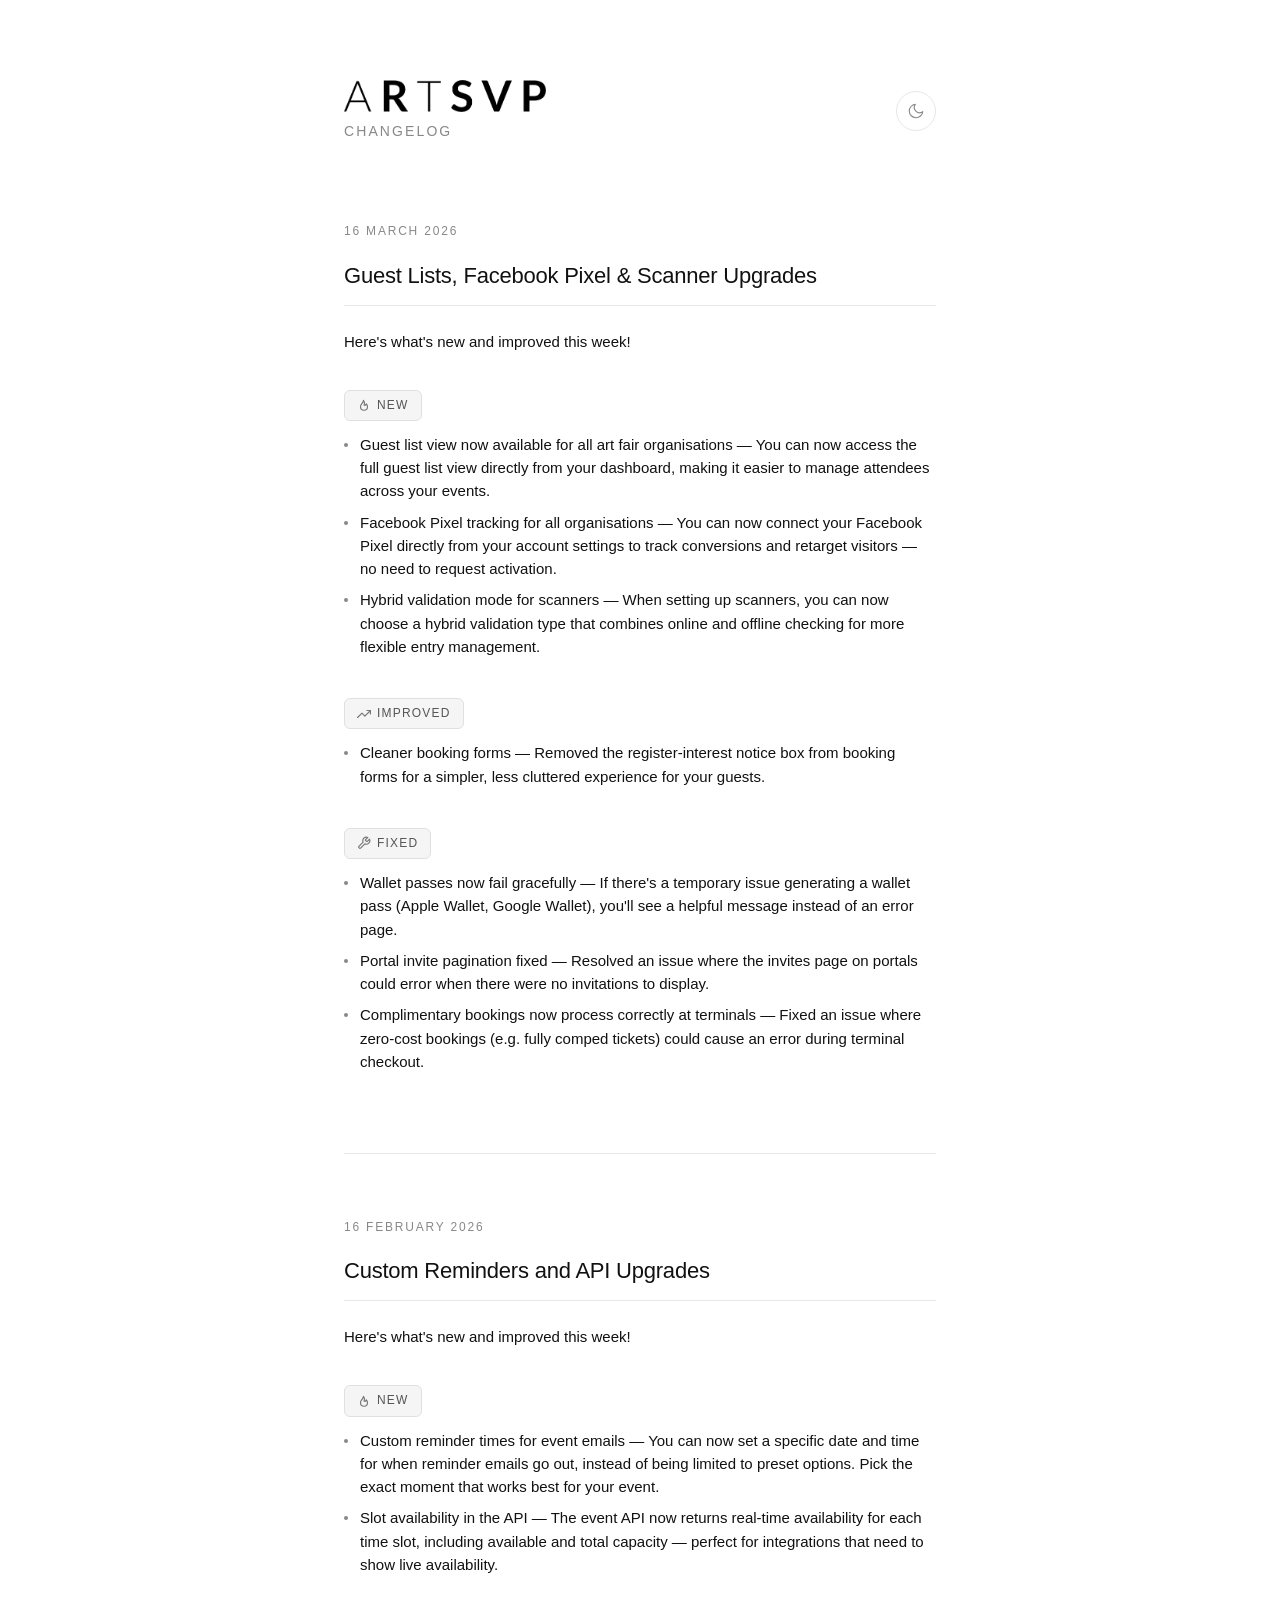
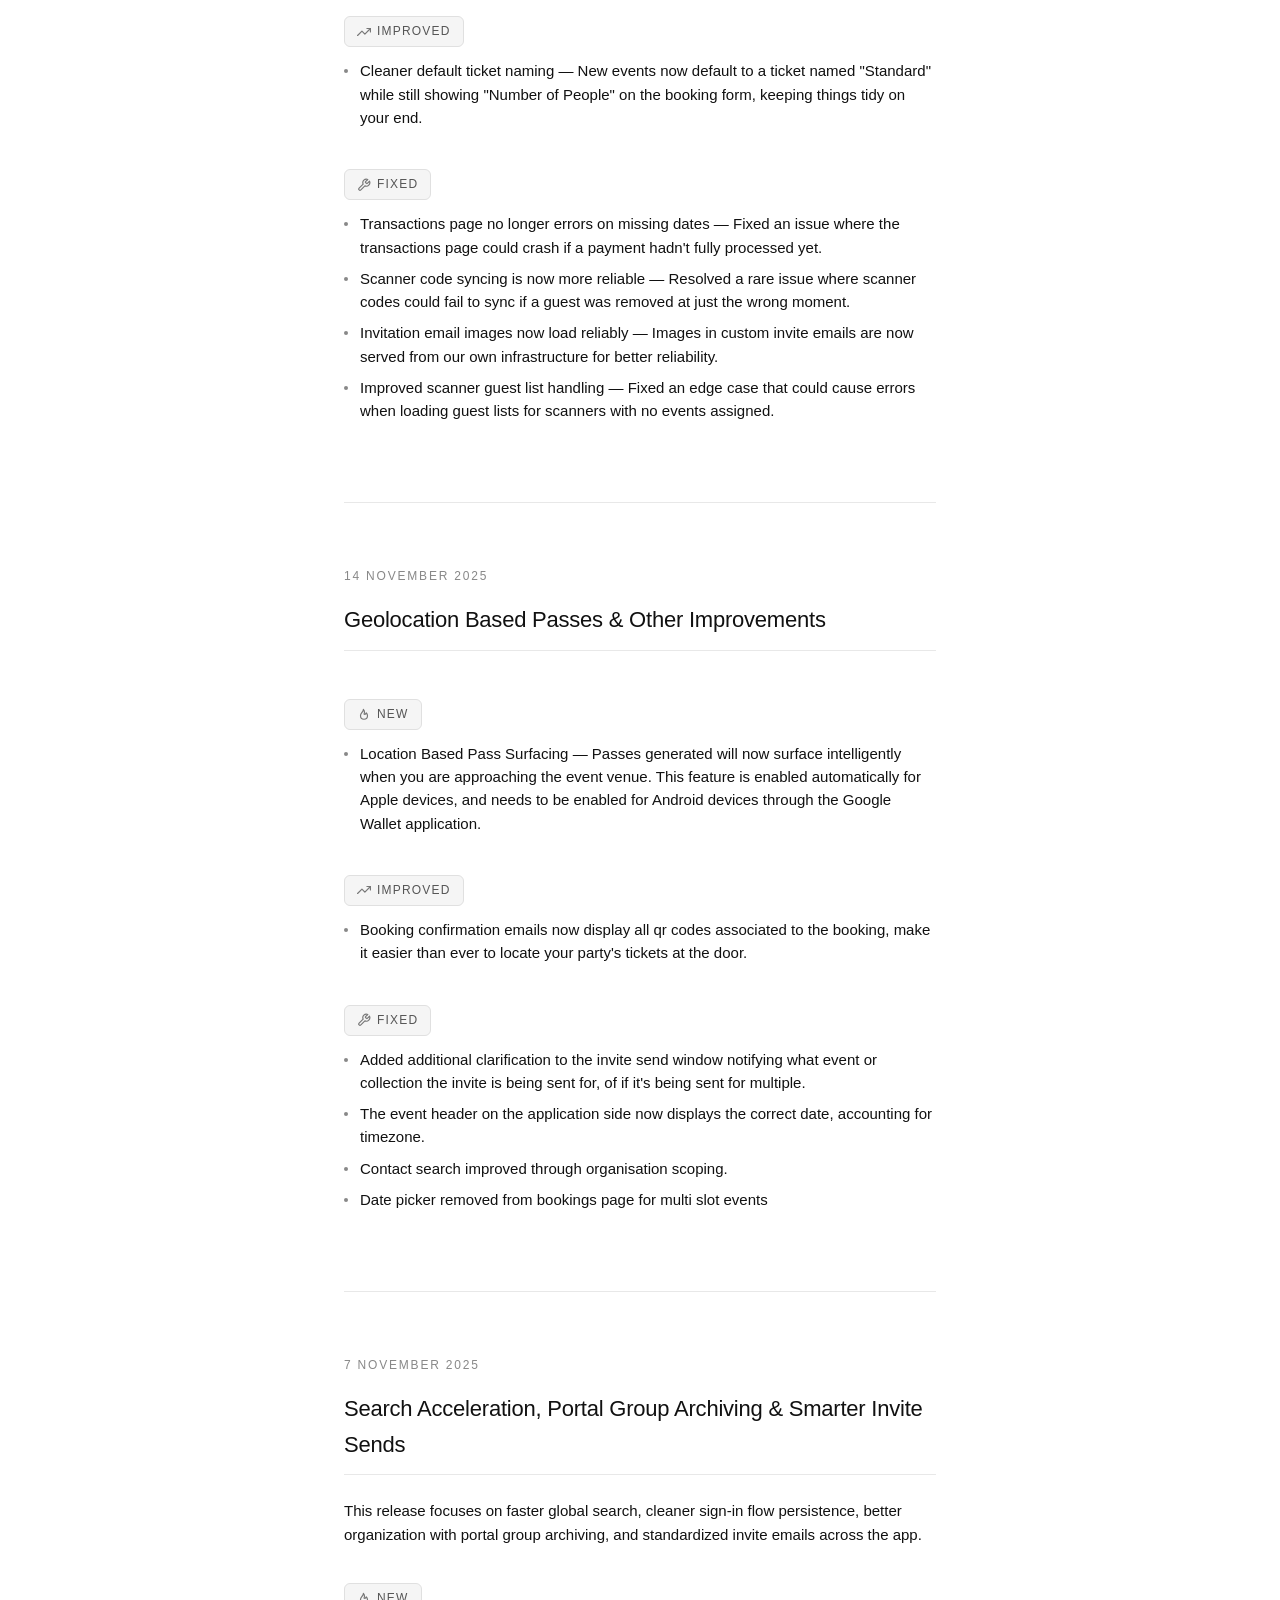
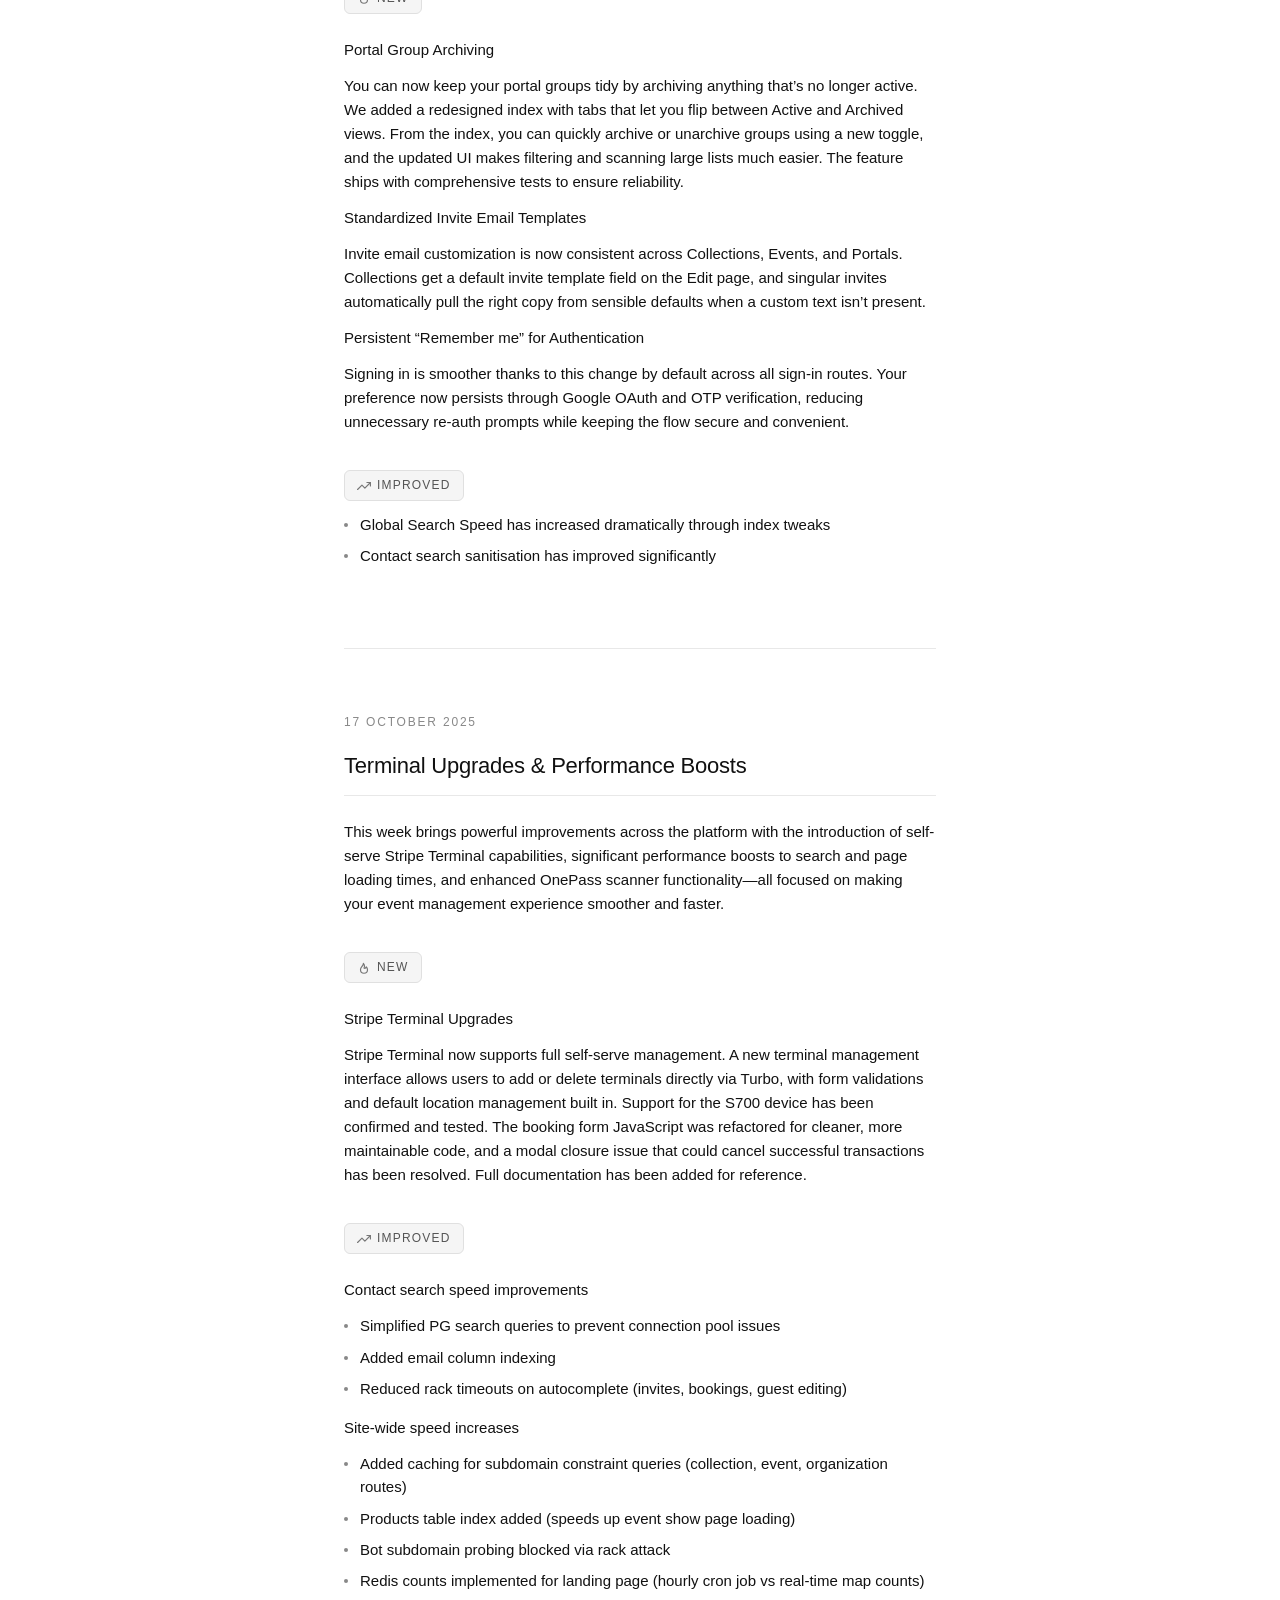
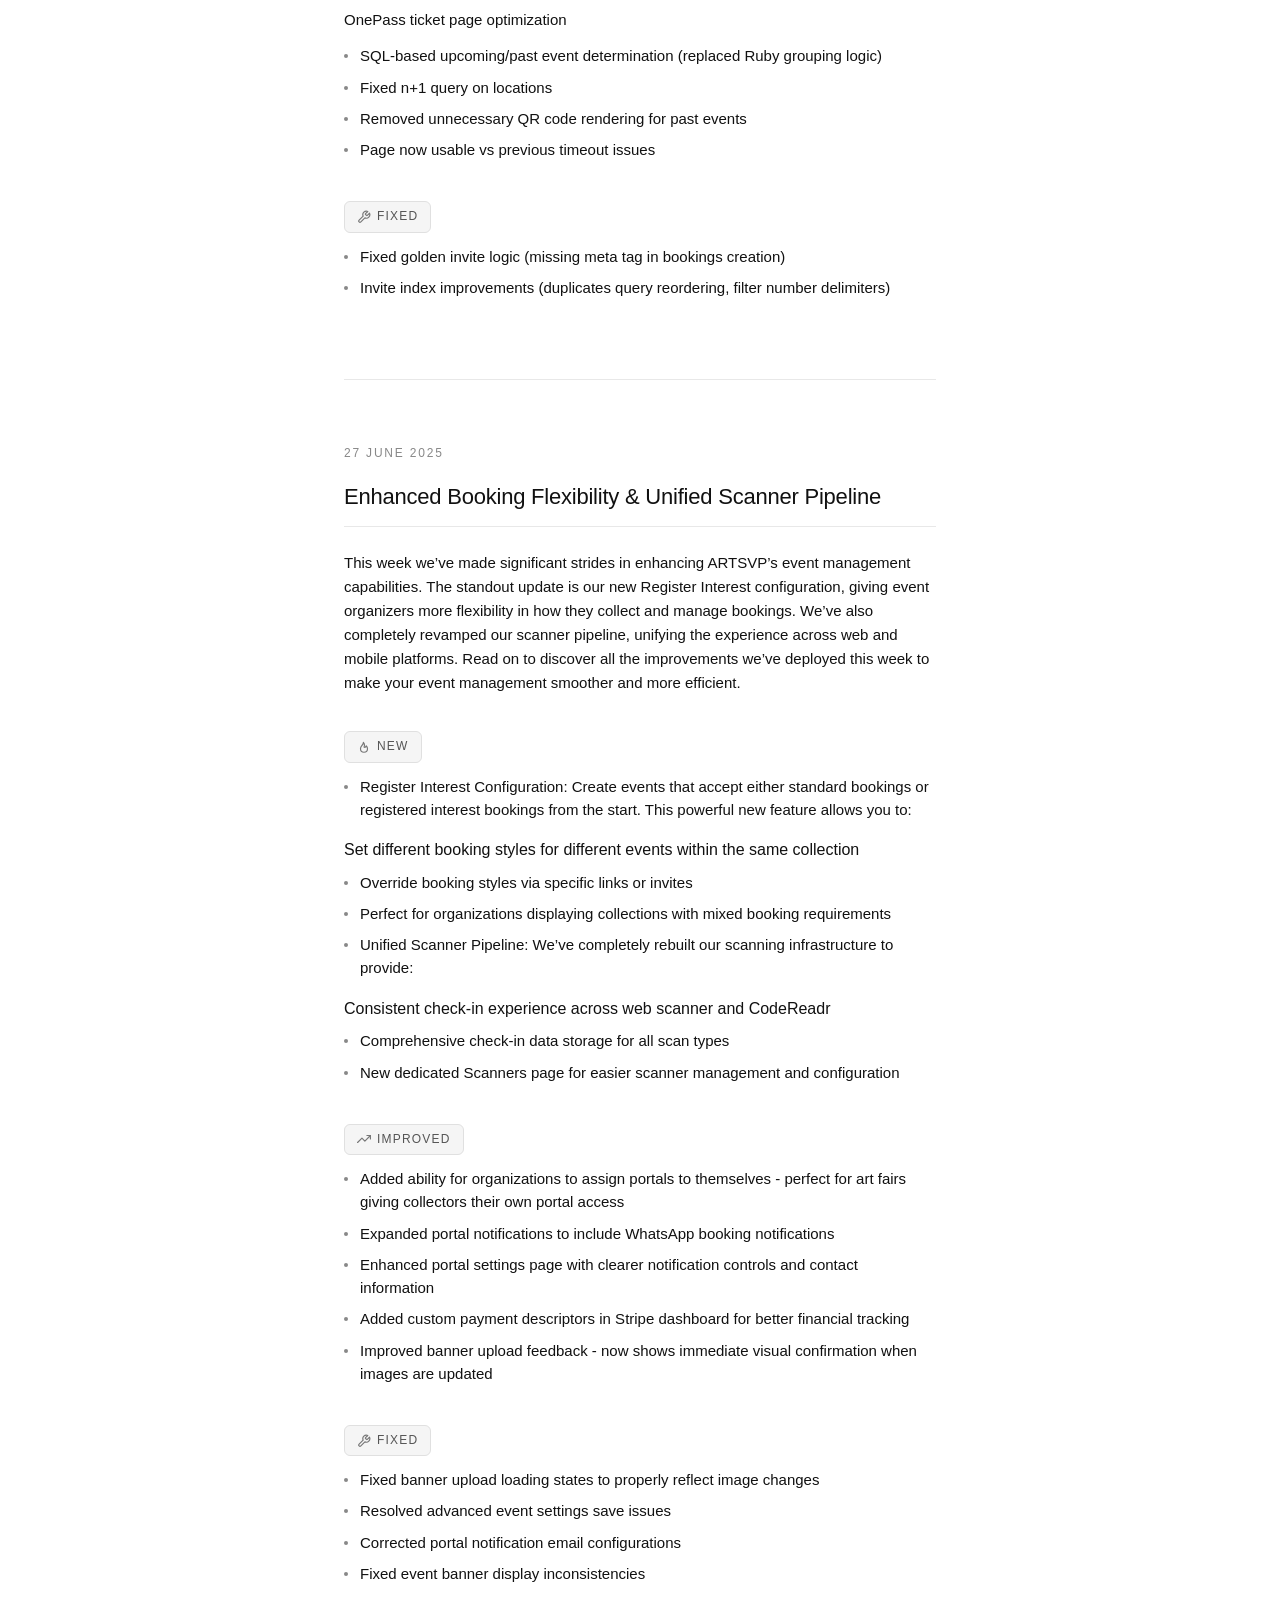
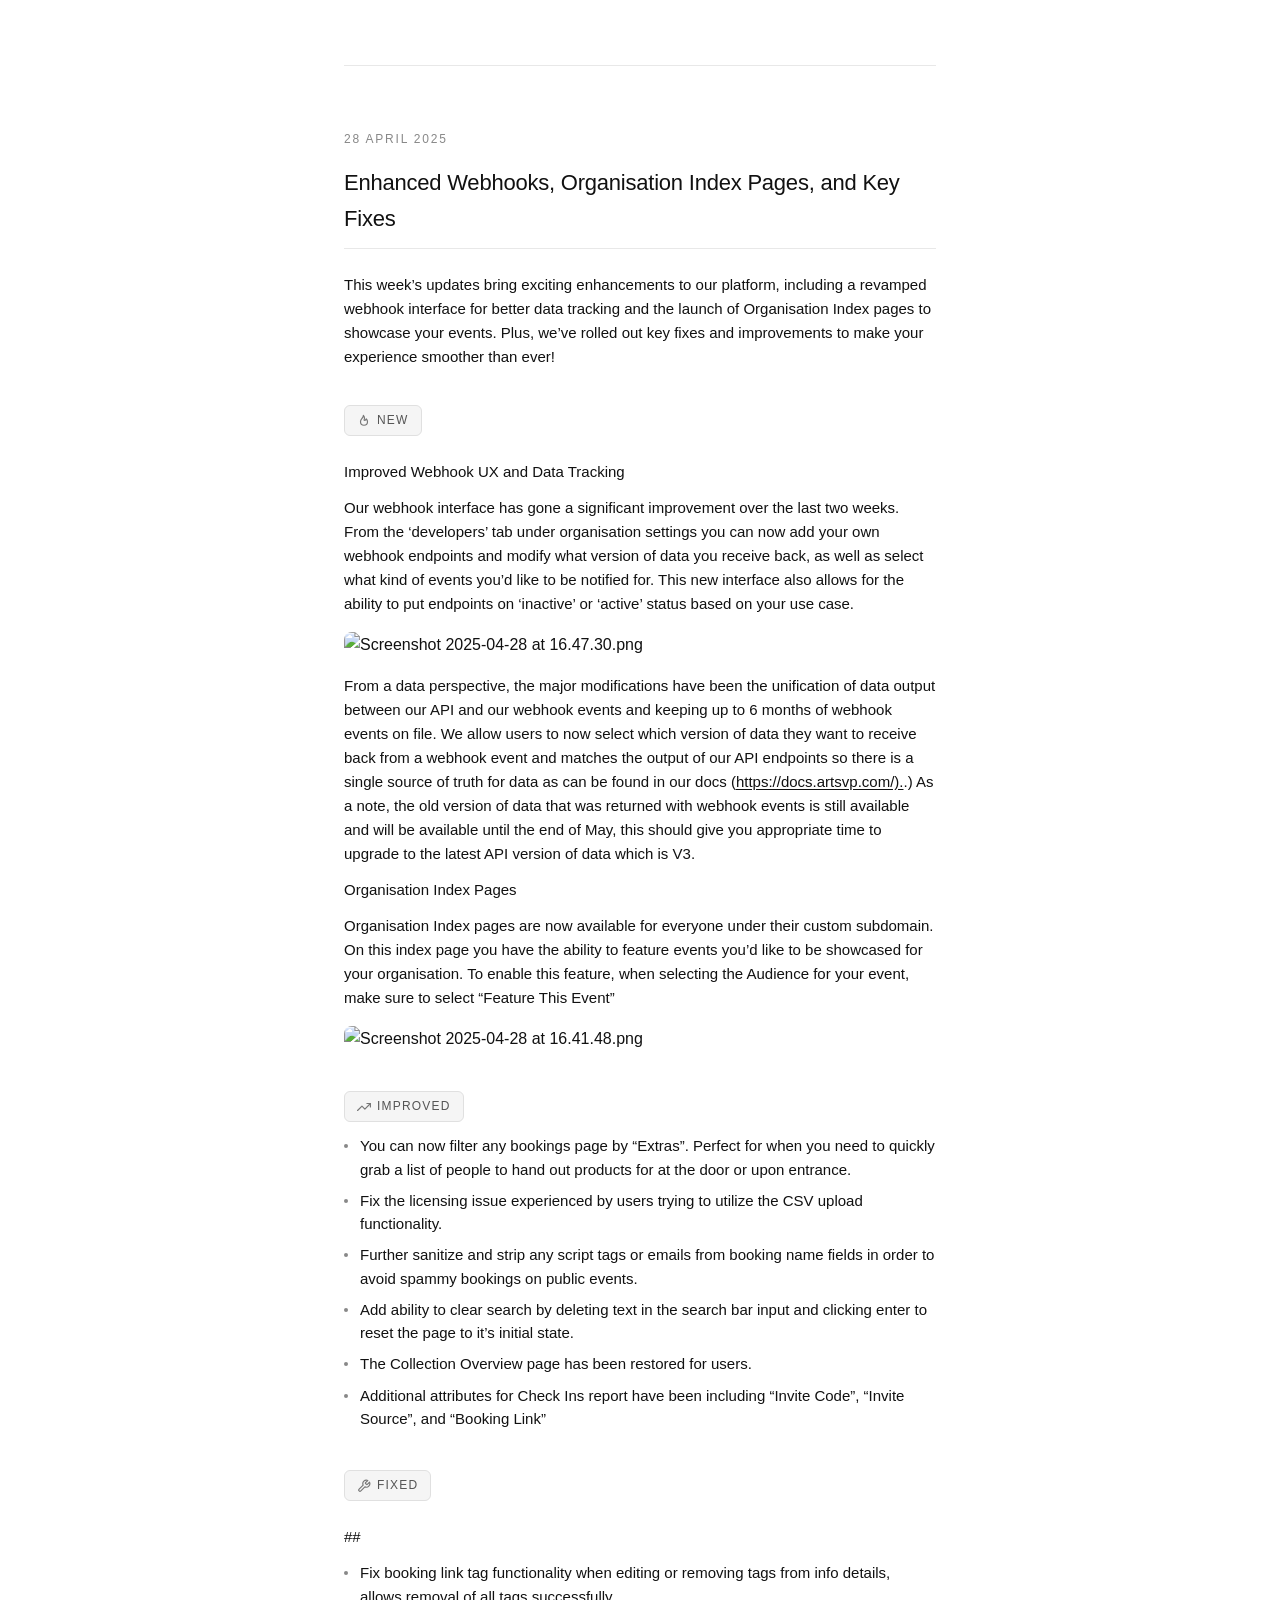
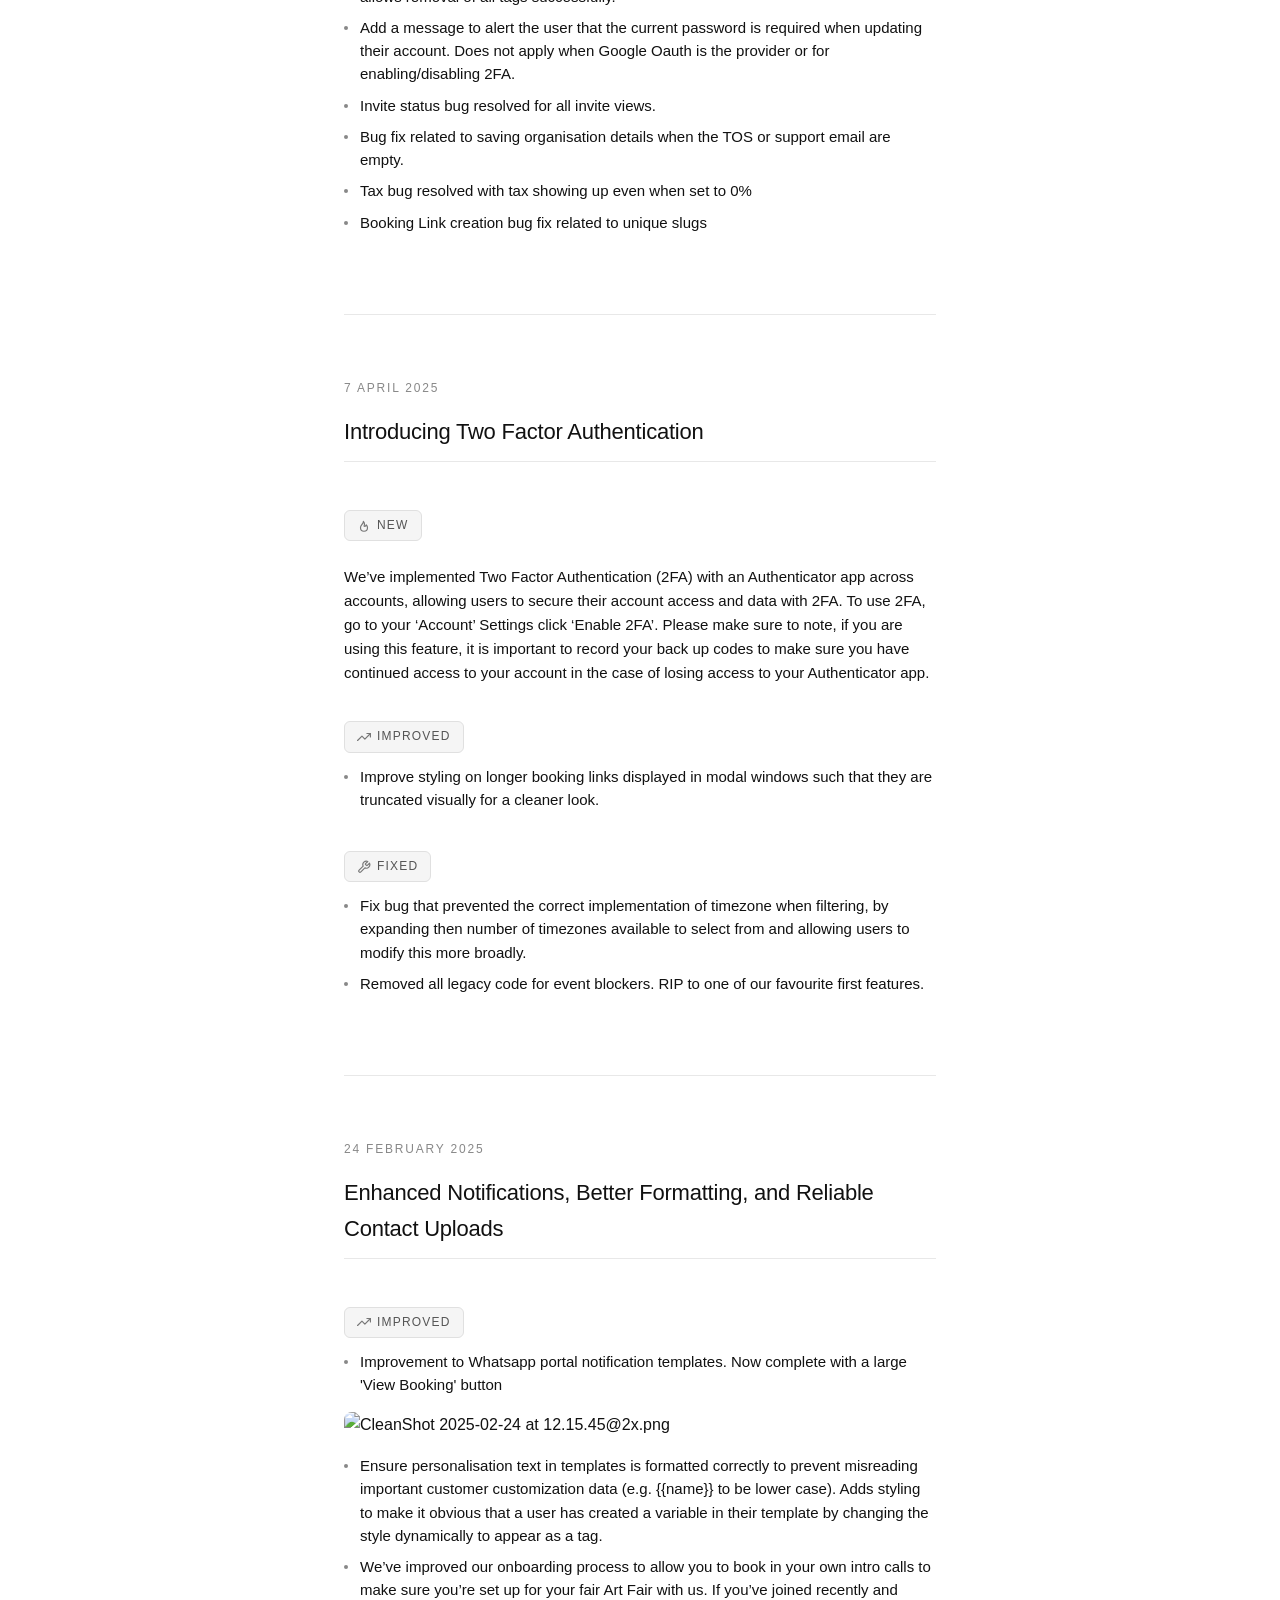
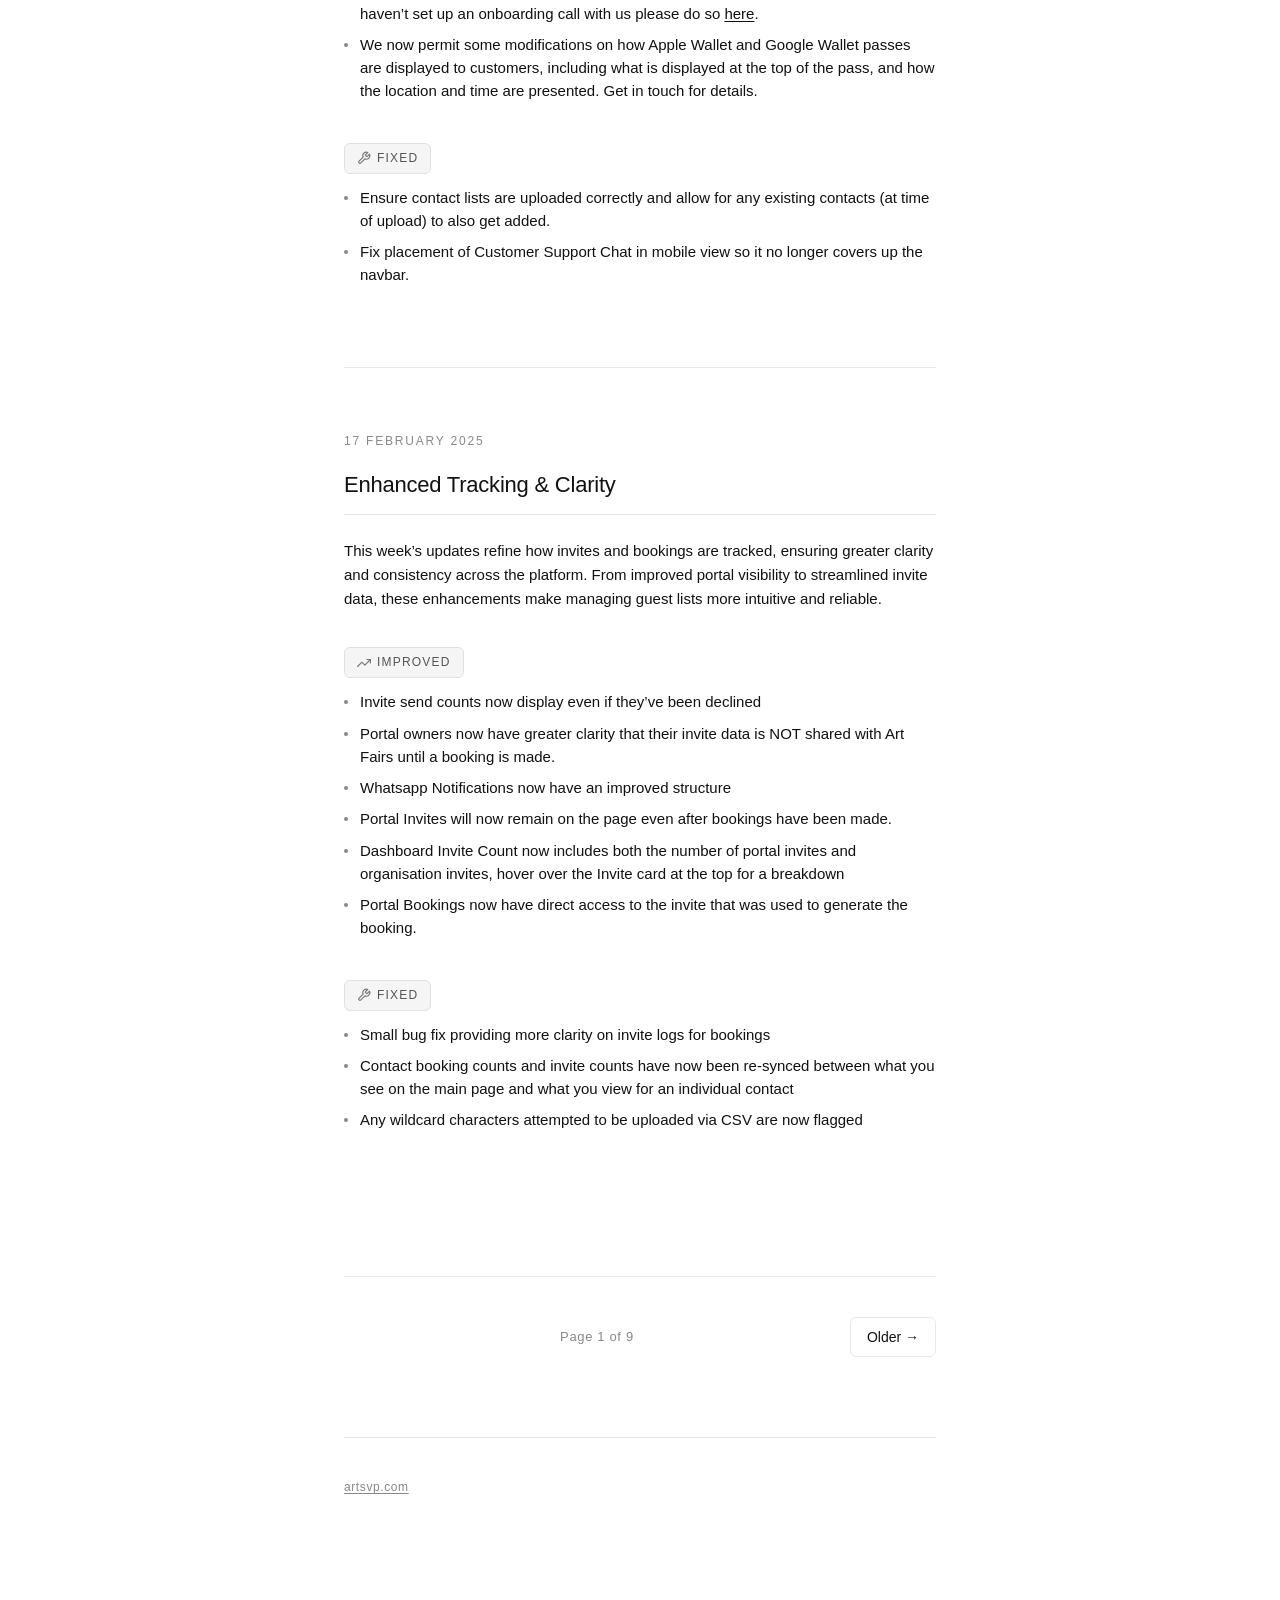
==== index.html @ bcf813c1 "Add feed.json generation and self-hosted changelog widget - build.js now outputs feed.json with last" ====
<!DOCTYPE html>
<html lang="en" data-theme="light">
<head>
<meta charset="utf-8">
<meta name="viewport" content="width=device-width, initial-scale=1">
<title>ARTSVP — Changelog</title>
<style>
  *, *::before, *::after { margin: 0; padding: 0; box-sizing: border-box; }

  :root {
    --bg: #ffffff;
    --fg: #111111;
    --fg-muted: #888888;
    --border: #e8e8e8;
    --tag-bg: #f5f5f5;
    --tag-fg: #555555;
    --tag-border: #e0e0e0;
    --tag-icon: #777777;
    --toggle-bg: transparent;
  }

  [data-theme="dark"] {
    --bg: #111111;
    --fg: #e8e8e8;
    --fg-muted: #777777;
    --border: #2a2a2a;
    --tag-bg: #1e1e1e;
    --tag-fg: #aaaaaa;
    --tag-border: #333333;
    --tag-icon: #888888;
    --toggle-bg: transparent;
  }

  html {
    font-family: -apple-system, BlinkMacSystemFont, "Segoe UI", Roboto, "Helvetica Neue", Arial, sans-serif;
    background: var(--bg);
    color: var(--fg);
    transition: background 0.3s ease, color 0.3s ease;
  }

  body {
    max-width: 640px;
    margin: 0 auto;
    padding: 80px 24px 120px;
    line-height: 1.6;
  }

  header {
    display: flex;
    justify-content: space-between;
    align-items: center;
    margin-bottom: 80px;
  }

  .brand {
    display: flex;
    flex-direction: column;
    align-items: flex-start;
    gap: 8px;
  }

  .brand img {
    width: auto;
    height: 32px;
    max-width: 100%;
    transition: opacity 0.3s ease;
  }

  .brand-subtitle {
    font-size: 14px;
    color: var(--fg-muted);
    letter-spacing: 0.15em;
    text-transform: uppercase;
    font-weight: 400;
  }

  .logo-light, .logo-dark { display: none; }
  [data-theme="light"] .logo-light { display: block; }
  [data-theme="dark"] .logo-dark { display: block; }

  .toggle {
    background: var(--toggle-bg);
    border: 1px solid var(--border);
    border-radius: 50%;
    width: 40px;
    height: 40px;
    display: flex;
    align-items: center;
    justify-content: center;
    cursor: pointer;
    color: var(--fg-muted);
    transition: all 0.3s ease;
  }

  .toggle:hover {
    color: var(--fg);
    border-color: var(--fg-muted);
  }

  .toggle svg {
    width: 18px;
    height: 18px;
    transition: transform 0.3s ease;
  }

  .toggle:hover svg { transform: rotate(15deg); }

  .icon-sun, .icon-moon { display: none; }
  [data-theme="light"] .icon-moon { display: block; }
  [data-theme="dark"] .icon-sun { display: block; }

  .entry {
    margin-bottom: 64px;
    padding-bottom: 64px;
    border-bottom: 1px solid var(--border);
  }

  .entry:last-child { border-bottom: none; }

  .entry time {
    font-size: 12px;
    text-transform: uppercase;
    letter-spacing: 0.15em;
    color: var(--fg-muted);
    display: block;
    margin-bottom: 4px;
  }

  .entry h2 {
    font-size: 22px;
    font-weight: 500;
    margin-bottom: 24px;
    letter-spacing: -0.01em;
    position: sticky;
    top: 0;
    background: var(--bg);
    padding: 12px 0;
    z-index: 10;
    border-bottom: 1px solid var(--border);
  }

  .entry p {
    font-size: 15px;
    line-height: 1.6;
    margin: 12px 0;
    color: var(--fg);
  }

  .entry h3 {
    font-size: 16px;
    font-weight: 500;
    margin: 20px 0 8px;
    color: var(--fg);
  }

  .entry h3.cat-new,
  .entry h3.cat-improved,
  .entry h3.cat-fixed {
    font-size: 12px;
    font-weight: 500;
    text-transform: uppercase;
    letter-spacing: 0.1em;
    margin: 24px 0 12px;
    padding: 5px 12px;
    border-radius: 6px;
    display: inline-flex;
    align-items: center;
    gap: 6px;
    background: var(--tag-bg);
    color: var(--tag-fg);
    border: 1px solid var(--tag-border);
  }

  .entry h3 svg {
    color: var(--tag-icon);
    flex-shrink: 0;
  }

  .entry h3 + ul { margin-top: 0; }

  .entry-img {
    max-width: 100%;
    border-radius: 8px;
    margin: 16px 0;
    display: block;
  }

  ul {
    list-style: none;
    margin: 8px 0 16px;
  }

  li {
    position: relative;
    padding-left: 16px;
    margin-bottom: 8px;
    font-size: 15px;
    color: var(--fg);
    line-height: 1.55;
  }

  li::before {
    content: '';
    position: absolute;
    left: 0;
    top: 10px;
    width: 4px;
    height: 4px;
    border-radius: 50%;
    background: var(--fg-muted);
  }

  strong { font-weight: 600; }
  em { font-style: italic; }
  code {
    font-family: 'SF Mono', 'Fira Code', monospace;
    font-size: 13px;
    background: var(--tag-bg);
    padding: 2px 6px;
    border-radius: 4px;
    border: 1px solid var(--tag-border);
  }

  a {
    color: var(--fg);
    text-decoration: underline;
    text-underline-offset: 2px;
  }

  .pagination {
    display: flex;
    justify-content: space-between;
    align-items: center;
    margin-top: 40px;
    padding-top: 40px;
    border-top: 1px solid var(--border);
  }

  .page-link {
    font-size: 14px;
    color: var(--fg);
    text-decoration: none;
    padding: 8px 16px;
    border: 1px solid var(--border);
    border-radius: 6px;
    transition: all 0.2s ease;
  }

  .page-link:hover {
    background: var(--tag-bg);
    border-color: var(--fg-muted);
  }

  .page-info {
    font-size: 13px;
    color: var(--fg-muted);
    letter-spacing: 0.05em;
  }

  footer {
    margin-top: 80px;
    padding-top: 40px;
    border-top: 1px solid var(--border);
    font-size: 12px;
    color: var(--fg-muted);
    letter-spacing: 0.05em;
  }

  footer a { color: var(--fg-muted); }

  @media (max-width: 480px) {
    body { padding: 48px 20px 80px; }
    header { margin-bottom: 48px; }
    .brand img { width: auto; height: 24px; }
    .entry { margin-bottom: 40px; padding-bottom: 40px; }
  }
</style>
</head>
<body>
<header>
  <div class="brand">
    <img class="logo-light" src="[data-uri]" alt="ARTSVP">
    <img class="logo-dark" src="[data-uri]" alt="ARTSVP">
    <span class="brand-subtitle">Changelog</span>
  </div>
  <button class="toggle" onclick="toggleTheme()" aria-label="Toggle dark mode">
    <svg class="icon-moon" viewBox="0 0 24 24" fill="none" stroke="currentColor" stroke-width="1.5" stroke-linecap="round" stroke-linejoin="round">
      <path d="M21 12.79A9 9 0 1 1 11.21 3 7 7 0 0 0 21 12.79z"/>
    </svg>
    <svg class="icon-sun" viewBox="0 0 24 24" fill="none" stroke="currentColor" stroke-width="1.5" stroke-linecap="round" stroke-linejoin="round">
      <circle cx="12" cy="12" r="5"/>
      <line x1="12" y1="1" x2="12" y2="3"/><line x1="12" y1="21" x2="12" y2="23"/>
      <line x1="4.22" y1="4.22" x2="5.64" y2="5.64"/><line x1="18.36" y1="18.36" x2="19.78" y2="19.78"/>
      <line x1="1" y1="12" x2="3" y2="12"/><line x1="21" y1="12" x2="23" y2="12"/>
      <line x1="4.22" y1="19.78" x2="5.64" y2="18.36"/><line x1="18.36" y1="5.64" x2="19.78" y2="4.22"/>
    </svg>
  </button>
</header>
<main>

  <article class="entry">
    <time>16 March 2026</time>
    <h2>Guest Lists, Facebook Pixel & Scanner Upgrades</h2>
    <p>Here's what's new and improved this week!</p>
<h3 class="cat-new"><svg width="14" height="14" viewBox="0 0 24 24" fill="none" stroke="currentColor" stroke-width="2" stroke-linecap="round" stroke-linejoin="round"><path d="M12 12c2-2.96 0-7-1-8 0 3.038-1.773 4.741-3 6-1.226 1.26-2 3.24-2 5a6 6 0 1 0 12 0c0-1.532-1.056-3.94-2-5-1.786 3-2.791 3-4 2z"/></svg><span>New</span></h3>
<ul><li>Guest list view now available for all art fair organisations — You can now access the full guest list view directly from your dashboard, making it easier to manage attendees across your events.</li>
<li>Facebook Pixel tracking for all organisations — You can now connect your Facebook Pixel directly from your account settings to track conversions and retarget visitors — no need to request activation.</li>
<li>Hybrid validation mode for scanners — When setting up scanners, you can now choose a hybrid validation type that combines online and offline checking for more flexible entry management.</li></ul>
<h3 class="cat-improved"><svg width="14" height="14" viewBox="0 0 24 24" fill="none" stroke="currentColor" stroke-width="2" stroke-linecap="round" stroke-linejoin="round"><polyline points="23 6 13.5 15.5 8.5 10.5 1 18"/><polyline points="17 6 23 6 23 12"/></svg><span>Improved</span></h3>
<ul><li>Cleaner booking forms — Removed the register-interest notice box from booking forms for a simpler, less cluttered experience for your guests.</li></ul>
<h3 class="cat-fixed"><svg width="14" height="14" viewBox="0 0 24 24" fill="none" stroke="currentColor" stroke-width="2" stroke-linecap="round" stroke-linejoin="round"><path d="M14.7 6.3a1 1 0 0 0 0 1.4l1.6 1.6a1 1 0 0 0 1.4 0l3.77-3.77a6 6 0 0 1-7.94 7.94l-6.91 6.91a2.12 2.12 0 0 1-3-3l6.91-6.91a6 6 0 0 1 7.94-7.94l-3.76 3.76z"/></svg><span>Fixed</span></h3>
<ul><li>Wallet passes now fail gracefully — If there's a temporary issue generating a wallet pass (Apple Wallet, Google Wallet), you'll see a helpful message instead of an error page.</li>
<li>Portal invite pagination fixed — Resolved an issue where the invites page on portals could error when there were no invitations to display.</li>
<li>Complimentary bookings now process correctly at terminals — Fixed an issue where zero-cost bookings (e.g. fully comped tickets) could cause an error during terminal checkout.</li></ul>
  </article>

  <article class="entry">
    <time>16 February 2026</time>
    <h2>Custom Reminders and API Upgrades</h2>
    <p>Here's what's new and improved this week!</p>
<h3 class="cat-new"><svg width="14" height="14" viewBox="0 0 24 24" fill="none" stroke="currentColor" stroke-width="2" stroke-linecap="round" stroke-linejoin="round"><path d="M12 12c2-2.96 0-7-1-8 0 3.038-1.773 4.741-3 6-1.226 1.26-2 3.24-2 5a6 6 0 1 0 12 0c0-1.532-1.056-3.94-2-5-1.786 3-2.791 3-4 2z"/></svg><span>New</span></h3>
<ul><li>Custom reminder times for event emails — You can now set a specific date and time for when reminder emails go out, instead of being limited to preset options. Pick the exact moment that works best for your event.</li>
<li>Slot availability in the API — The event API now returns real-time availability for each time slot, including available and total capacity — perfect for integrations that need to show live availability.</li></ul>
<h3 class="cat-improved"><svg width="14" height="14" viewBox="0 0 24 24" fill="none" stroke="currentColor" stroke-width="2" stroke-linecap="round" stroke-linejoin="round"><polyline points="23 6 13.5 15.5 8.5 10.5 1 18"/><polyline points="17 6 23 6 23 12"/></svg><span>Improved</span></h3>
<ul><li>Cleaner default ticket naming — New events now default to a ticket named "Standard" while still showing "Number of People" on the booking form, keeping things tidy on your end.</li></ul>
<h3 class="cat-fixed"><svg width="14" height="14" viewBox="0 0 24 24" fill="none" stroke="currentColor" stroke-width="2" stroke-linecap="round" stroke-linejoin="round"><path d="M14.7 6.3a1 1 0 0 0 0 1.4l1.6 1.6a1 1 0 0 0 1.4 0l3.77-3.77a6 6 0 0 1-7.94 7.94l-6.91 6.91a2.12 2.12 0 0 1-3-3l6.91-6.91a6 6 0 0 1 7.94-7.94l-3.76 3.76z"/></svg><span>Fixed</span></h3>
<ul><li>Transactions page no longer errors on missing dates — Fixed an issue where the transactions page could crash if a payment hadn't fully processed yet.</li>
<li>Scanner code syncing is now more reliable — Resolved a rare issue where scanner codes could fail to sync if a guest was removed at just the wrong moment.</li>
<li>Invitation email images now load reliably — Images in custom invite emails are now served from our own infrastructure for better reliability.</li>
<li>Improved scanner guest list handling — Fixed an edge case that could cause errors when loading guest lists for scanners with no events assigned.</li></ul>
  </article>

  <article class="entry">
    <time>14 November 2025</time>
    <h2>Geolocation Based Passes & Other Improvements</h2>
    <h3 class="cat-new"><svg width="14" height="14" viewBox="0 0 24 24" fill="none" stroke="currentColor" stroke-width="2" stroke-linecap="round" stroke-linejoin="round"><path d="M12 12c2-2.96 0-7-1-8 0 3.038-1.773 4.741-3 6-1.226 1.26-2 3.24-2 5a6 6 0 1 0 12 0c0-1.532-1.056-3.94-2-5-1.786 3-2.791 3-4 2z"/></svg><span>New</span></h3>
<ul><li>Location Based Pass Surfacing — Passes generated will now surface intelligently when you are approaching the event venue. This feature is enabled automatically for Apple devices, and needs to be enabled for Android devices through the Google Wallet application.</li></ul>
<h3 class="cat-improved"><svg width="14" height="14" viewBox="0 0 24 24" fill="none" stroke="currentColor" stroke-width="2" stroke-linecap="round" stroke-linejoin="round"><polyline points="23 6 13.5 15.5 8.5 10.5 1 18"/><polyline points="17 6 23 6 23 12"/></svg><span>Improved</span></h3>
<ul><li>Booking confirmation emails now display all qr codes associated to the booking, make it easier than ever to locate your party's tickets at the door.</li></ul>
<h3 class="cat-fixed"><svg width="14" height="14" viewBox="0 0 24 24" fill="none" stroke="currentColor" stroke-width="2" stroke-linecap="round" stroke-linejoin="round"><path d="M14.7 6.3a1 1 0 0 0 0 1.4l1.6 1.6a1 1 0 0 0 1.4 0l3.77-3.77a6 6 0 0 1-7.94 7.94l-6.91 6.91a2.12 2.12 0 0 1-3-3l6.91-6.91a6 6 0 0 1 7.94-7.94l-3.76 3.76z"/></svg><span>Fixed</span></h3>
<ul><li>Added additional clarification to the invite send window notifying what event or collection the invite is being sent for, of if it's being sent for multiple.</li>
<li>The event header on the application side now displays the correct date, accounting for timezone.</li>
<li>Contact search improved through organisation scoping.</li>
<li>Date picker removed from bookings page for multi slot events</li></ul>
  </article>

  <article class="entry">
    <time>7 November 2025</time>
    <h2>Search Acceleration, Portal Group Archiving & Smarter Invite Sends</h2>
    <p>This release focuses on faster global search, cleaner sign-in flow persistence, better organization with portal group archiving, and standardized invite emails across the app.</p>
<h3 class="cat-new"><svg width="14" height="14" viewBox="0 0 24 24" fill="none" stroke="currentColor" stroke-width="2" stroke-linecap="round" stroke-linejoin="round"><path d="M12 12c2-2.96 0-7-1-8 0 3.038-1.773 4.741-3 6-1.226 1.26-2 3.24-2 5a6 6 0 1 0 12 0c0-1.532-1.056-3.94-2-5-1.786 3-2.791 3-4 2z"/></svg><span>New</span></h3>
<p>Portal Group Archiving</p>
<p>You can now keep your portal groups tidy by archiving anything that’s no longer active. We added a redesigned index with tabs that let you flip between Active and Archived views. From the index, you can quickly archive or unarchive groups using a new toggle, and the updated UI makes filtering and scanning large lists much easier. The feature ships with comprehensive tests to ensure reliability.</p>
<p>Standardized Invite Email Templates</p>
<p>Invite email customization is now consistent across Collections, Events, and Portals. Collections get a default invite template field on the Edit page, and singular invites automatically pull the right copy from sensible defaults when a custom text isn’t present.</p>
<p>Persistent “Remember me” for Authentication</p>
<p>Signing in is smoother thanks to this change by default across all sign-in routes. Your preference now persists through Google OAuth and OTP verification, reducing unnecessary re-auth prompts while keeping the flow secure and convenient.</p>
<h3 class="cat-improved"><svg width="14" height="14" viewBox="0 0 24 24" fill="none" stroke="currentColor" stroke-width="2" stroke-linecap="round" stroke-linejoin="round"><polyline points="23 6 13.5 15.5 8.5 10.5 1 18"/><polyline points="17 6 23 6 23 12"/></svg><span>Improved</span></h3>
<ul><li>Global Search Speed has increased dramatically through index tweaks</li>
<li>Contact search sanitisation has improved significantly</li></ul>
  </article>

  <article class="entry">
    <time>17 October 2025</time>
    <h2>Terminal Upgrades & Performance Boosts</h2>
    <p>This week brings powerful improvements across the platform with the introduction of self-serve Stripe Terminal capabilities, significant performance boosts to search and page loading times, and enhanced OnePass scanner functionality—all focused on making your event management experience smoother and faster.</p>
<h3 class="cat-new"><svg width="14" height="14" viewBox="0 0 24 24" fill="none" stroke="currentColor" stroke-width="2" stroke-linecap="round" stroke-linejoin="round"><path d="M12 12c2-2.96 0-7-1-8 0 3.038-1.773 4.741-3 6-1.226 1.26-2 3.24-2 5a6 6 0 1 0 12 0c0-1.532-1.056-3.94-2-5-1.786 3-2.791 3-4 2z"/></svg><span>New</span></h3>
<p>Stripe Terminal Upgrades</p>
<p>Stripe Terminal now supports full self-serve management. A new terminal management interface allows users to add or delete terminals directly via Turbo, with form validations and default location management built in. Support for the S700 device has been confirmed and tested. The booking form JavaScript was refactored for cleaner, more maintainable code, and a modal closure issue that could cancel successful transactions has been resolved. Full documentation has been added for reference.</p>
<h3 class="cat-improved"><svg width="14" height="14" viewBox="0 0 24 24" fill="none" stroke="currentColor" stroke-width="2" stroke-linecap="round" stroke-linejoin="round"><polyline points="23 6 13.5 15.5 8.5 10.5 1 18"/><polyline points="17 6 23 6 23 12"/></svg><span>Improved</span></h3>
<p>Contact search speed improvements</p>
<ul><li>Simplified PG search queries to prevent connection pool issues</li>
<li>Added email column indexing</li>
<li>Reduced rack timeouts on autocomplete (invites, bookings, guest editing)</li></ul>
<p>Site-wide speed increases</p>
<ul><li>Added caching for subdomain constraint queries (collection, event, organization routes)</li>
<li>Products table index added (speeds up event show page loading)</li>
<li>Bot subdomain probing blocked via rack attack</li>
<li>Redis counts implemented for landing page (hourly cron job vs real-time map counts)</li></ul>
<p>OnePass ticket page optimization</p>
<ul><li>SQL-based upcoming/past event determination (replaced Ruby grouping logic)</li>
<li>Fixed n+1 query on locations</li>
<li>Removed unnecessary QR code rendering for past events</li>
<li>Page now usable vs previous timeout issues</li></ul>
<h3 class="cat-fixed"><svg width="14" height="14" viewBox="0 0 24 24" fill="none" stroke="currentColor" stroke-width="2" stroke-linecap="round" stroke-linejoin="round"><path d="M14.7 6.3a1 1 0 0 0 0 1.4l1.6 1.6a1 1 0 0 0 1.4 0l3.77-3.77a6 6 0 0 1-7.94 7.94l-6.91 6.91a2.12 2.12 0 0 1-3-3l6.91-6.91a6 6 0 0 1 7.94-7.94l-3.76 3.76z"/></svg><span>Fixed</span></h3>
<ul><li>Fixed golden invite logic (missing meta tag in bookings creation)</li>
<li>Invite index improvements (duplicates query reordering, filter number delimiters)</li></ul>
  </article>

  <article class="entry">
    <time>27 June 2025</time>
    <h2>Enhanced Booking Flexibility & Unified Scanner Pipeline</h2>
    <p>This week we’ve made significant strides in enhancing ARTSVP’s event management capabilities. The standout update is our new Register Interest configuration, giving event organizers more flexibility in how they collect and manage bookings. We’ve also completely revamped our scanner pipeline, unifying the experience across web and mobile platforms. Read on to discover all the improvements we’ve deployed this week to make your event management smoother and more efficient.</p>
<h3 class="cat-new"><svg width="14" height="14" viewBox="0 0 24 24" fill="none" stroke="currentColor" stroke-width="2" stroke-linecap="round" stroke-linejoin="round"><path d="M12 12c2-2.96 0-7-1-8 0 3.038-1.773 4.741-3 6-1.226 1.26-2 3.24-2 5a6 6 0 1 0 12 0c0-1.532-1.056-3.94-2-5-1.786 3-2.791 3-4 2z"/></svg><span>New</span></h3>
<ul><li>Register Interest Configuration: Create events that accept either standard bookings or registered interest bookings from the start. This powerful new feature allows you to:</li></ul>Set different booking styles for different events within the same collection
<ul><li>Override booking styles via specific links or invites</li>
<li>Perfect for organizations displaying collections with mixed booking requirements</li>
<li>Unified Scanner Pipeline: We’ve completely rebuilt our scanning infrastructure to provide:</li></ul>Consistent check-in experience across web scanner and CodeReadr
<ul><li>Comprehensive check-in data storage for all scan types</li>
<li>New dedicated Scanners page for easier scanner management and configuration</li></ul>
<h3 class="cat-improved"><svg width="14" height="14" viewBox="0 0 24 24" fill="none" stroke="currentColor" stroke-width="2" stroke-linecap="round" stroke-linejoin="round"><polyline points="23 6 13.5 15.5 8.5 10.5 1 18"/><polyline points="17 6 23 6 23 12"/></svg><span>Improved</span></h3>
<ul><li>Added ability for organizations to assign portals to themselves - perfect for art fairs giving collectors their own portal access</li>
<li>Expanded portal notifications to include WhatsApp booking notifications</li>
<li>Enhanced portal settings page with clearer notification controls and contact information</li>
<li>Added custom payment descriptors in Stripe dashboard for better financial tracking</li>
<li>Improved banner upload feedback - now shows immediate visual confirmation when images are updated</li></ul>
<h3 class="cat-fixed"><svg width="14" height="14" viewBox="0 0 24 24" fill="none" stroke="currentColor" stroke-width="2" stroke-linecap="round" stroke-linejoin="round"><path d="M14.7 6.3a1 1 0 0 0 0 1.4l1.6 1.6a1 1 0 0 0 1.4 0l3.77-3.77a6 6 0 0 1-7.94 7.94l-6.91 6.91a2.12 2.12 0 0 1-3-3l6.91-6.91a6 6 0 0 1 7.94-7.94l-3.76 3.76z"/></svg><span>Fixed</span></h3>
<ul><li>Fixed banner upload loading states to properly reflect image changes</li>
<li>Resolved advanced event settings save issues</li>
<li>Corrected portal notification email configurations</li>
<li>Fixed event banner display inconsistencies</li></ul>
  </article>

  <article class="entry">
    <time>28 April 2025</time>
    <h2>Enhanced Webhooks, Organisation Index Pages, and Key Fixes</h2>
    <p>This week’s updates bring exciting enhancements to our platform, including a revamped webhook interface for better data tracking and the launch of Organisation Index pages to showcase your events. Plus, we’ve rolled out key fixes and improvements to make your experience smoother than ever!</p>
<h3 class="cat-new"><svg width="14" height="14" viewBox="0 0 24 24" fill="none" stroke="currentColor" stroke-width="2" stroke-linecap="round" stroke-linejoin="round"><path d="M12 12c2-2.96 0-7-1-8 0 3.038-1.773 4.741-3 6-1.226 1.26-2 3.24-2 5a6 6 0 1 0 12 0c0-1.532-1.056-3.94-2-5-1.786 3-2.791 3-4 2z"/></svg><span>New</span></h3>
<p>Improved Webhook UX and Data Tracking</p>
<p>Our webhook interface has gone a significant improvement over the last two weeks. From the ‘developers’ tab under organisation settings you can now add your own webhook endpoints and modify what version of data you receive back, as well as select what kind of events you’d like to be notified for. This new interface also allows for the ability to put endpoints on ‘inactive’ or ‘active’ status based on your use case.</p>
<img src="https://cloud.headwayapp.co/changelogs_images/images/big/000/143/134-9c46db033a6807260355cd3d9088b00904274a6d.png" alt="Screenshot 2025-04-28 at 16.47.30.png" class="entry-img">
<p>From a data perspective, the major modifications have been the unification of data output between our API and our webhook events and keeping up to 6 months of webhook events on file. We allow users to now select which version of data they want to receive back from a webhook event and matches the output of our API endpoints so there is a single source of truth for data as can be found in our docs (<a href="https://docs.artsvp.com/">https://docs.artsvp.com/).</a>.) As a note, the old version of data that was returned with webhook events is still available and will be available until the end of May, this should give you appropriate time to upgrade to the latest API version of data which is V3.</p>
<p>Organisation Index Pages</p>
<p>Organisation Index pages are now available for everyone under their custom subdomain. On this index page you have the ability to feature events you’d like to be showcased for your organisation. To enable this feature, when selecting the Audience for your event, make sure to select “Feature This Event”</p>
<img src="https://cloud.headwayapp.co/changelogs_images/images/big/000/143/135-8e9982144161f3223a20bfb3e9b5eac45d2ee184.png" alt="Screenshot 2025-04-28 at 16.41.48.png" class="entry-img">
<h3 class="cat-improved"><svg width="14" height="14" viewBox="0 0 24 24" fill="none" stroke="currentColor" stroke-width="2" stroke-linecap="round" stroke-linejoin="round"><polyline points="23 6 13.5 15.5 8.5 10.5 1 18"/><polyline points="17 6 23 6 23 12"/></svg><span>Improved</span></h3>
<ul><li>You can now filter any bookings page by “Extras”. Perfect for when you need to quickly grab a list of people to hand out products for at the door or upon entrance.</li>
<li>Fix the licensing issue experienced by users trying to utilize the CSV upload functionality.</li>
<li>Further sanitize and strip any script tags or emails from booking name fields in order to avoid spammy bookings on public events.</li>
<li>Add ability to clear search by deleting text in the search bar input and clicking enter to reset the page to it’s initial state.</li>
<li>The Collection Overview page has been restored for users.</li>
<li>Additional attributes for Check Ins report have been including “Invite Code”, “Invite Source”, and “Booking Link”</li></ul>
<h3 class="cat-fixed"><svg width="14" height="14" viewBox="0 0 24 24" fill="none" stroke="currentColor" stroke-width="2" stroke-linecap="round" stroke-linejoin="round"><path d="M14.7 6.3a1 1 0 0 0 0 1.4l1.6 1.6a1 1 0 0 0 1.4 0l3.77-3.77a6 6 0 0 1-7.94 7.94l-6.91 6.91a2.12 2.12 0 0 1-3-3l6.91-6.91a6 6 0 0 1 7.94-7.94l-3.76 3.76z"/></svg><span>Fixed</span></h3>
<p>##</p>
<ul><li>Fix booking link tag functionality when editing or removing tags from info details, allows removal of all tags successfully.</li>
<li>Add a message to alert the user that the current password is required when updating their account. Does not apply when Google Oauth is the provider or for enabling/disabling 2FA.</li>
<li>Invite status bug resolved for all invite views.</li>
<li>Bug fix related to saving organisation details when the TOS or support email are empty.</li>
<li>Tax bug resolved with tax showing up even when set to 0%</li>
<li>Booking Link creation bug fix related to unique slugs</li></ul>
  </article>

  <article class="entry">
    <time>7 April 2025</time>
    <h2>Introducing Two Factor Authentication</h2>
    <h3 class="cat-new"><svg width="14" height="14" viewBox="0 0 24 24" fill="none" stroke="currentColor" stroke-width="2" stroke-linecap="round" stroke-linejoin="round"><path d="M12 12c2-2.96 0-7-1-8 0 3.038-1.773 4.741-3 6-1.226 1.26-2 3.24-2 5a6 6 0 1 0 12 0c0-1.532-1.056-3.94-2-5-1.786 3-2.791 3-4 2z"/></svg><span>New</span></h3>
<p>We’ve implemented Two Factor Authentication (2FA) with an Authenticator app across accounts, allowing users to secure their account access and data with 2FA. To use 2FA, go to your ‘Account’ Settings click ‘Enable 2FA’. Please make sure to note, if you are using this feature, it is important to record your back up codes to make sure you have continued access to your account in the case of losing access to your Authenticator app.</p>
<h3 class="cat-improved"><svg width="14" height="14" viewBox="0 0 24 24" fill="none" stroke="currentColor" stroke-width="2" stroke-linecap="round" stroke-linejoin="round"><polyline points="23 6 13.5 15.5 8.5 10.5 1 18"/><polyline points="17 6 23 6 23 12"/></svg><span>Improved</span></h3>
<ul><li>Improve styling on longer booking links displayed in modal windows such that they are truncated visually for a cleaner look.</li></ul>
<h3 class="cat-fixed"><svg width="14" height="14" viewBox="0 0 24 24" fill="none" stroke="currentColor" stroke-width="2" stroke-linecap="round" stroke-linejoin="round"><path d="M14.7 6.3a1 1 0 0 0 0 1.4l1.6 1.6a1 1 0 0 0 1.4 0l3.77-3.77a6 6 0 0 1-7.94 7.94l-6.91 6.91a2.12 2.12 0 0 1-3-3l6.91-6.91a6 6 0 0 1 7.94-7.94l-3.76 3.76z"/></svg><span>Fixed</span></h3>
<ul><li>Fix bug that prevented the correct implementation of timezone when filtering, by expanding then number of timezones available to select from and allowing users to modify this more broadly.</li>
<li>Removed all legacy code for event blockers. RIP to one of our favourite first features.</li></ul>
  </article>

  <article class="entry">
    <time>24 February 2025</time>
    <h2>Enhanced Notifications, Better Formatting, and Reliable Contact Uploads</h2>
    <h3 class="cat-improved"><svg width="14" height="14" viewBox="0 0 24 24" fill="none" stroke="currentColor" stroke-width="2" stroke-linecap="round" stroke-linejoin="round"><polyline points="23 6 13.5 15.5 8.5 10.5 1 18"/><polyline points="17 6 23 6 23 12"/></svg><span>Improved</span></h3>
<ul><li>Improvement to Whatsapp portal notification templates. Now complete with a large 'View Booking' button</li></ul>
<img src="https://cloud.headwayapp.co/changelogs_images/images/big/000/140/412-7063f89bb17378576d4d13c8dbd1b24c37755a32.png" alt="CleanShot 2025-02-24 at 12.15.45@2x.png" class="entry-img">
<ul><li>Ensure personalisation text in templates is formatted correctly to prevent misreading important customer customization data (e.g. {{name}} to be lower case). Adds styling to make it obvious that a user has created a variable in their template by changing the style dynamically to appear as a tag.</li>
<li>We’ve improved our onboarding process to allow you to book in your own intro calls to make sure you’re set up for your fair Art Fair with us. If you’ve joined recently and haven’t set up an onboarding call with us please do so <a href="https://cal.com/artsvp/intro">here</a>.</li>
<li>We now permit some modifications on how Apple Wallet and Google Wallet passes are displayed to customers, including what is displayed at the top of the pass, and how the location and time are presented. Get in touch for details.</li></ul>
<h3 class="cat-fixed"><svg width="14" height="14" viewBox="0 0 24 24" fill="none" stroke="currentColor" stroke-width="2" stroke-linecap="round" stroke-linejoin="round"><path d="M14.7 6.3a1 1 0 0 0 0 1.4l1.6 1.6a1 1 0 0 0 1.4 0l3.77-3.77a6 6 0 0 1-7.94 7.94l-6.91 6.91a2.12 2.12 0 0 1-3-3l6.91-6.91a6 6 0 0 1 7.94-7.94l-3.76 3.76z"/></svg><span>Fixed</span></h3>
<ul><li>Ensure contact lists are uploaded correctly and allow for any existing contacts (at time of upload) to also get added.</li>
<li>Fix placement of Customer Support Chat in mobile view so it no longer covers up the navbar.</li></ul>
  </article>

  <article class="entry">
    <time>17 February 2025</time>
    <h2>Enhanced Tracking & Clarity</h2>
    <p>This week’s updates refine how invites and bookings are tracked, ensuring greater clarity and consistency across the platform. From improved portal visibility to streamlined invite data, these enhancements make managing guest lists more intuitive and reliable.</p>
<h3 class="cat-improved"><svg width="14" height="14" viewBox="0 0 24 24" fill="none" stroke="currentColor" stroke-width="2" stroke-linecap="round" stroke-linejoin="round"><polyline points="23 6 13.5 15.5 8.5 10.5 1 18"/><polyline points="17 6 23 6 23 12"/></svg><span>Improved</span></h3>
<ul><li>Invite send counts now display even if they’ve been declined</li>
<li>Portal owners now have greater clarity that their invite data is NOT shared with Art Fairs until a booking is made.</li>
<li>Whatsapp Notifications now have an improved structure</li>
<li>Portal Invites will now remain on the page even after bookings have been made.</li>
<li>Dashboard Invite Count now includes both the number of portal invites and organisation invites, hover over the Invite card at the top for a breakdown</li>
<li>Portal Bookings now have direct access to the invite that was used to generate the booking.</li></ul>
<h3 class="cat-fixed"><svg width="14" height="14" viewBox="0 0 24 24" fill="none" stroke="currentColor" stroke-width="2" stroke-linecap="round" stroke-linejoin="round"><path d="M14.7 6.3a1 1 0 0 0 0 1.4l1.6 1.6a1 1 0 0 0 1.4 0l3.77-3.77a6 6 0 0 1-7.94 7.94l-6.91 6.91a2.12 2.12 0 0 1-3-3l6.91-6.91a6 6 0 0 1 7.94-7.94l-3.76 3.76z"/></svg><span>Fixed</span></h3>
<ul><li>Small bug fix providing more clarity on invite logs for bookings</li>
<li>Contact booking counts and invite counts have now been re-synced between what you see on the main page and what you view for an individual contact</li>
<li>Any wildcard characters attempted to be uploaded via CSV are now flagged</li></ul>
  </article>
</main>
<nav class="pagination">
      <span></span>
      <span class="page-info">Page 1 of 9</span>
      <a href="page-2.html" class="page-link">Older →</a>
    </nav>
<footer>
  <a href="https://artsvp.com">artsvp.com</a>
</footer>
<script>
function getTheme() {
  return localStorage.getItem('theme') || 
    (window.matchMedia('(prefers-color-scheme: dark)').matches ? 'dark' : 'light');
}
function applyTheme(t) {
  document.documentElement.setAttribute('data-theme', t);
  localStorage.setItem('theme', t);
}
function toggleTheme() {
  applyTheme(getTheme() === 'dark' ? 'light' : 'dark');
}
applyTheme(getTheme());
</script>
</body>
</html>
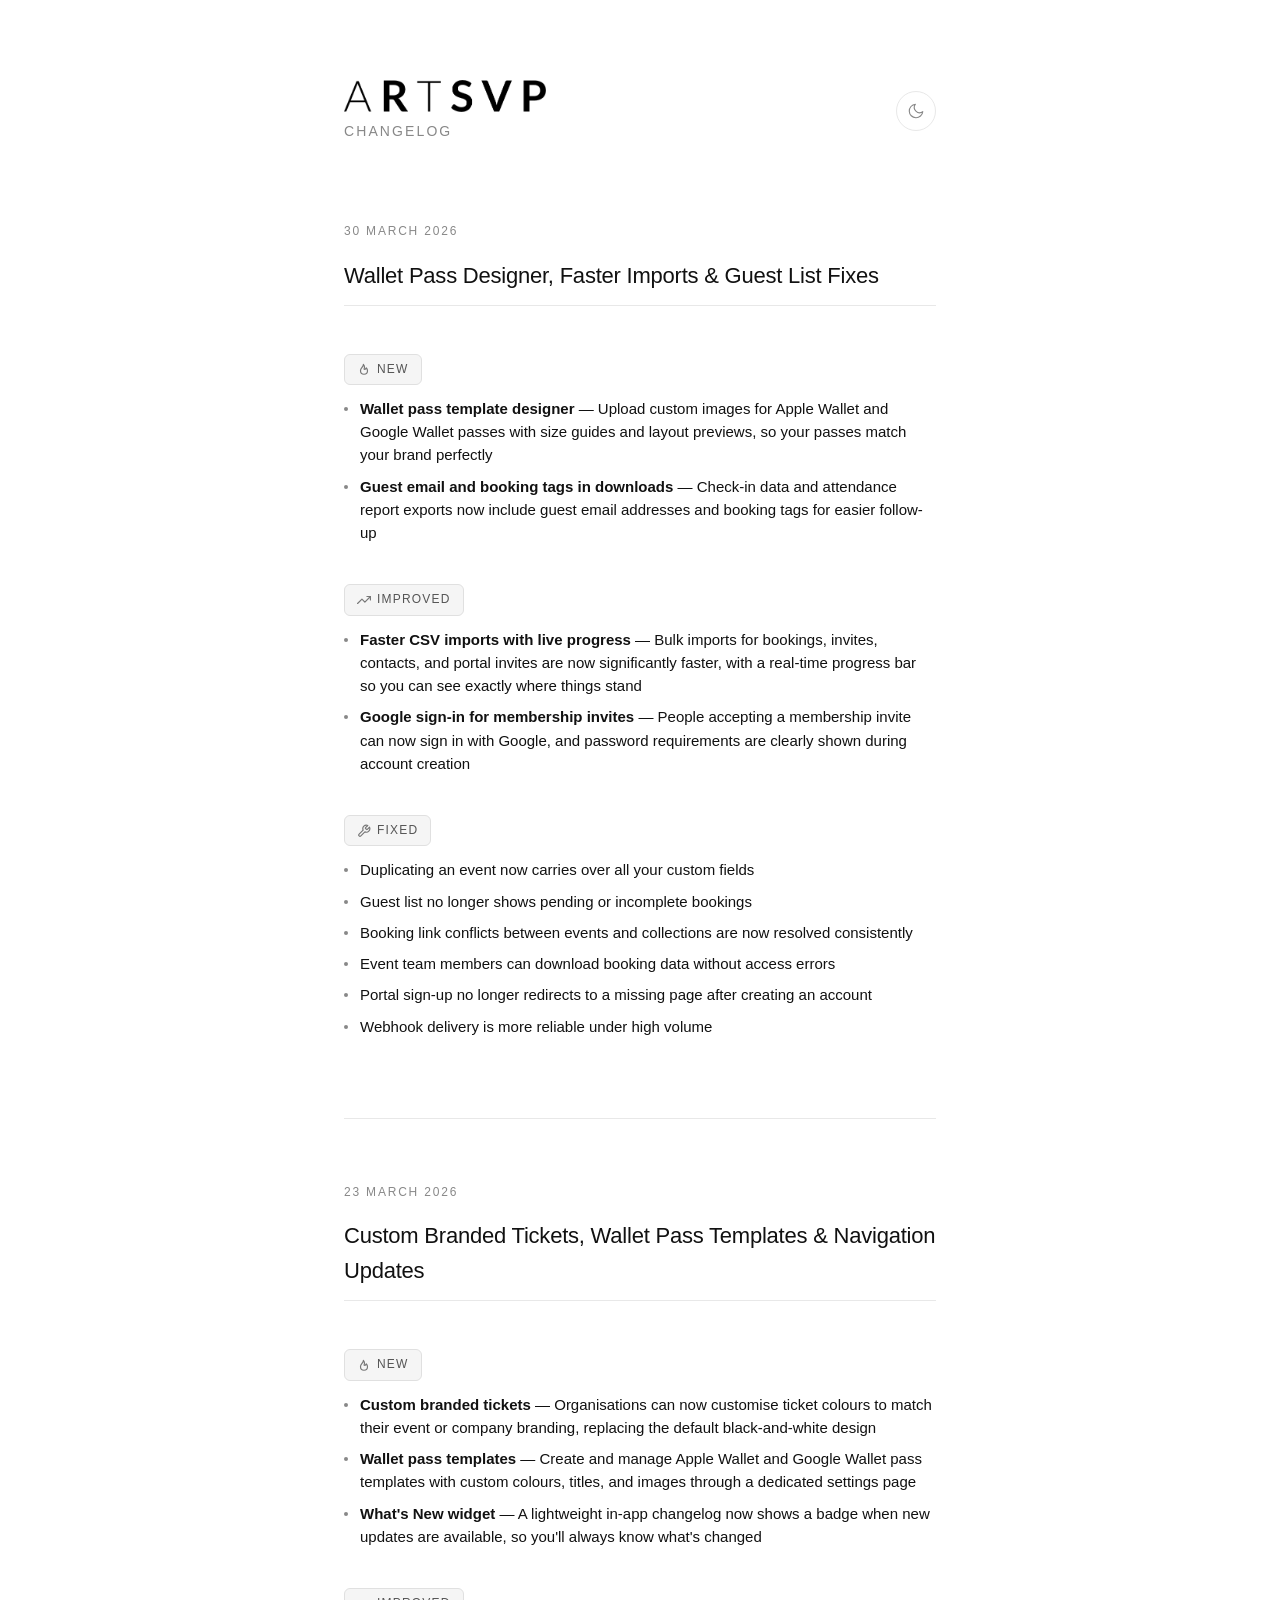
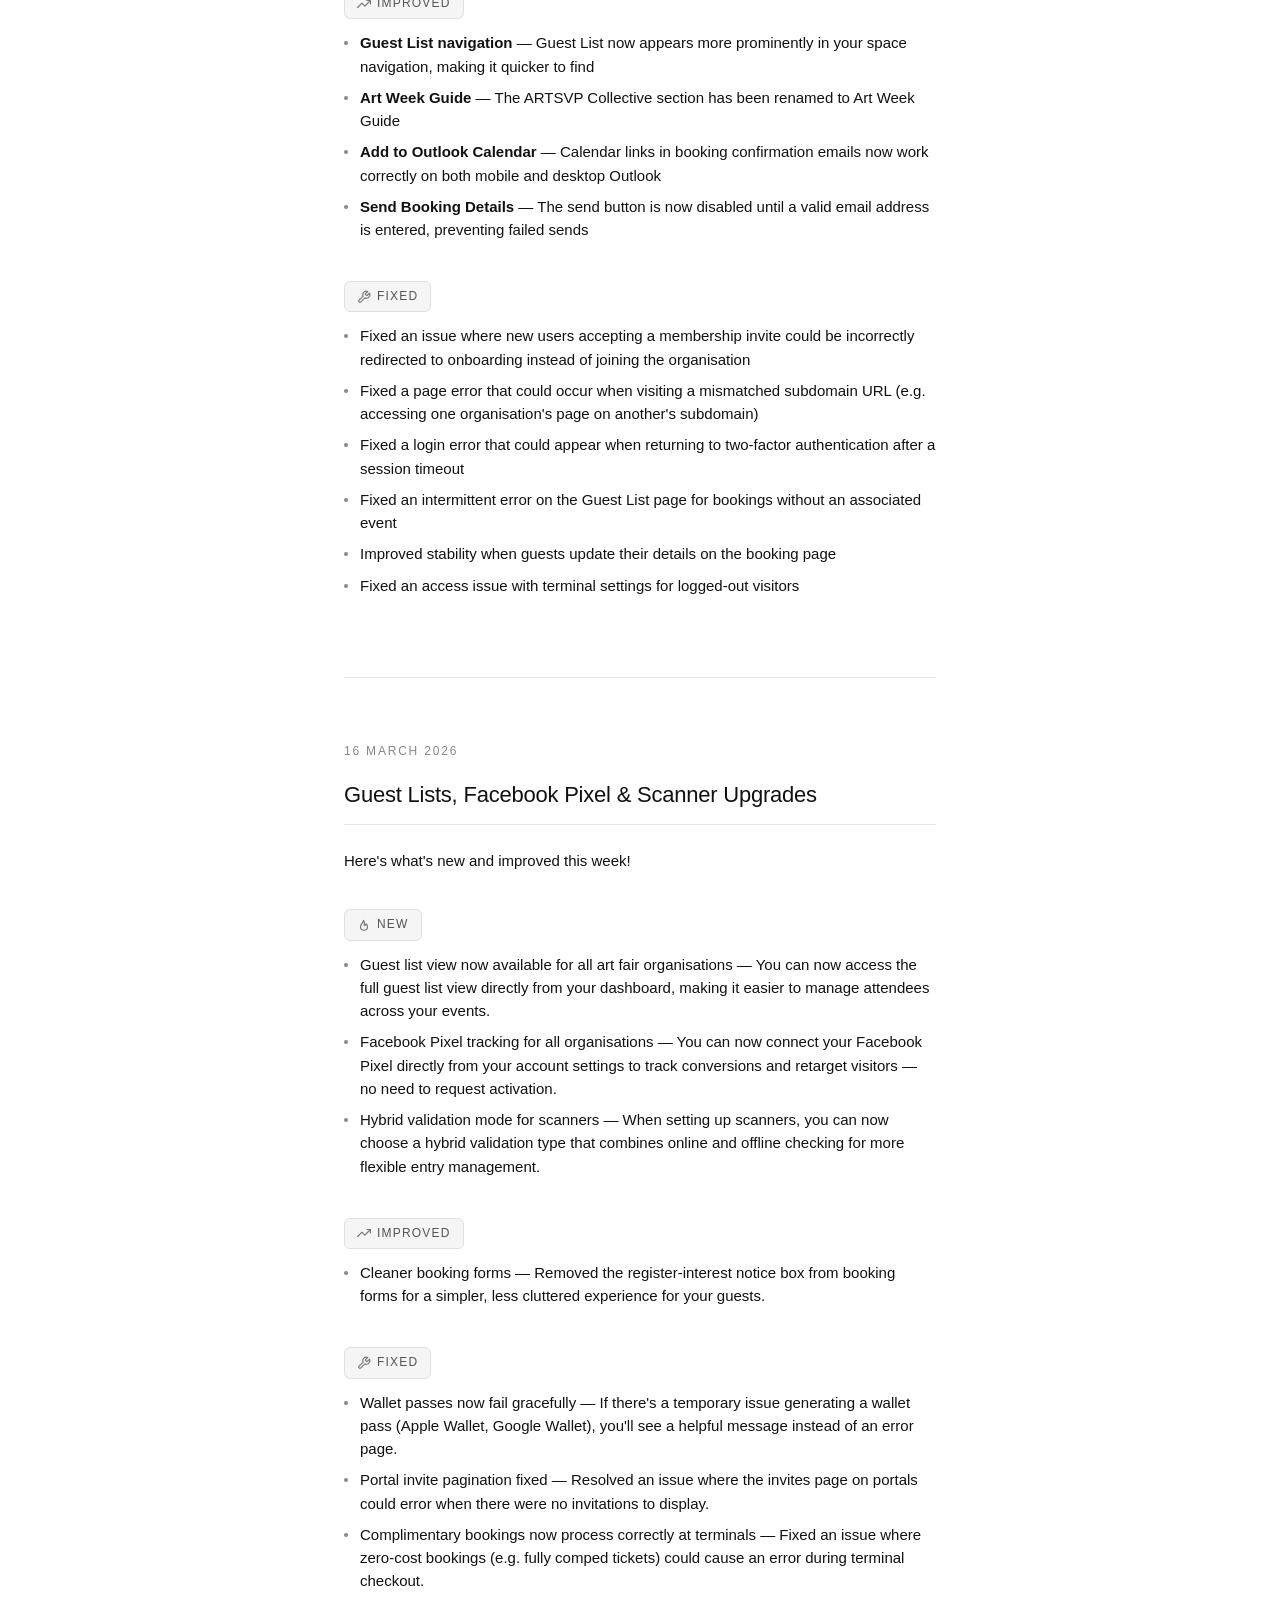
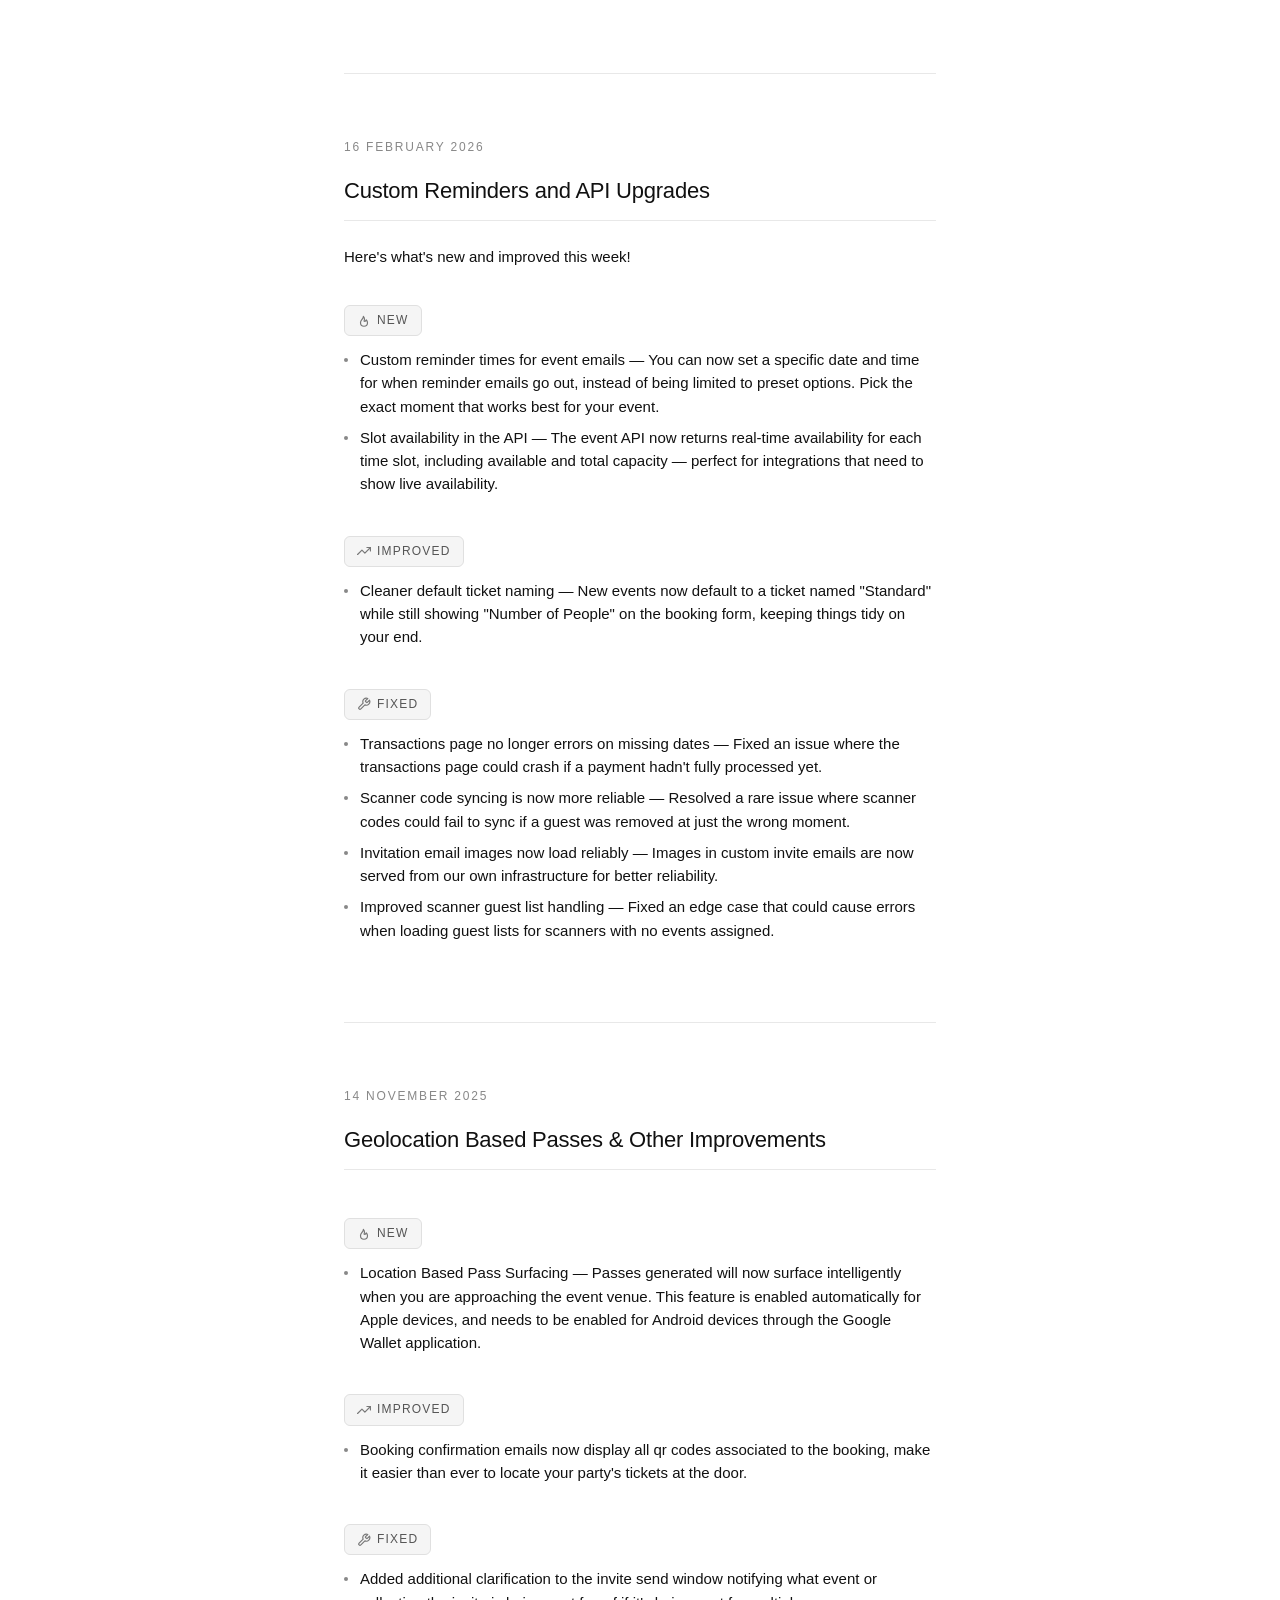
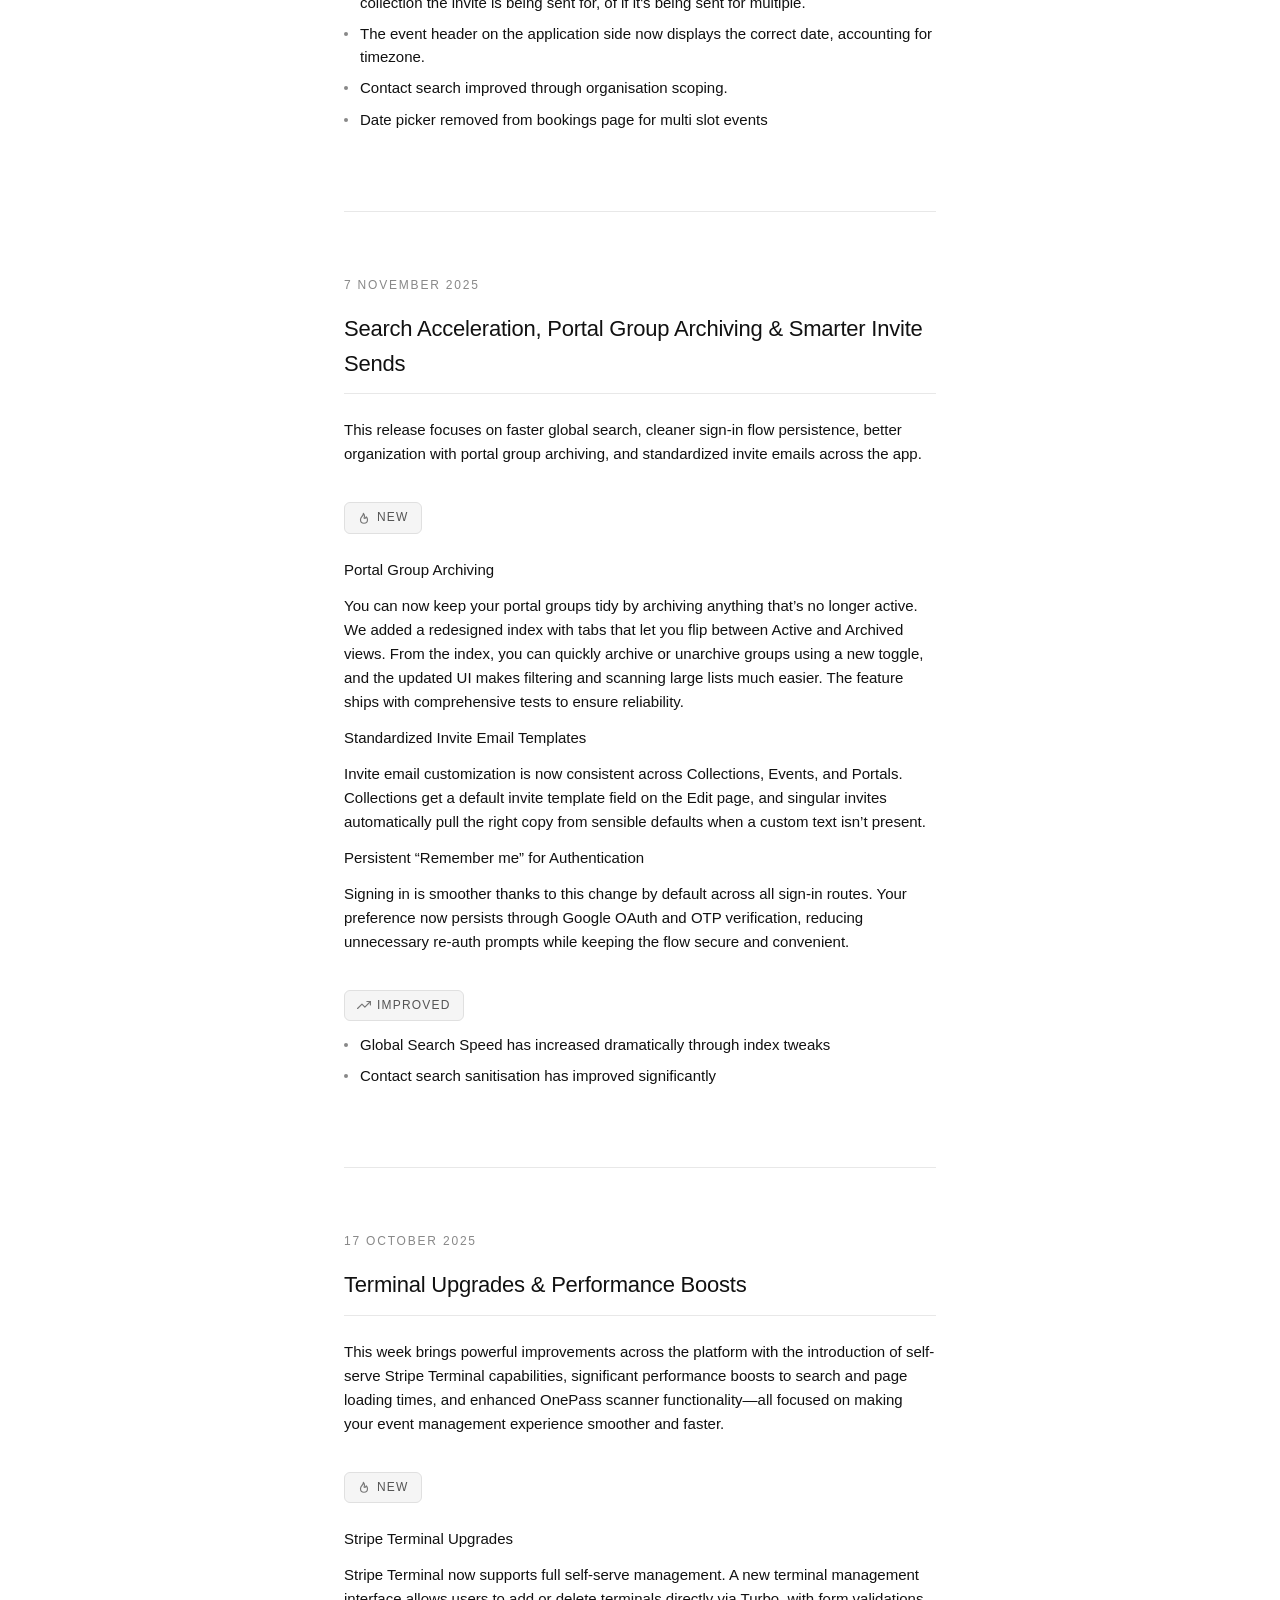
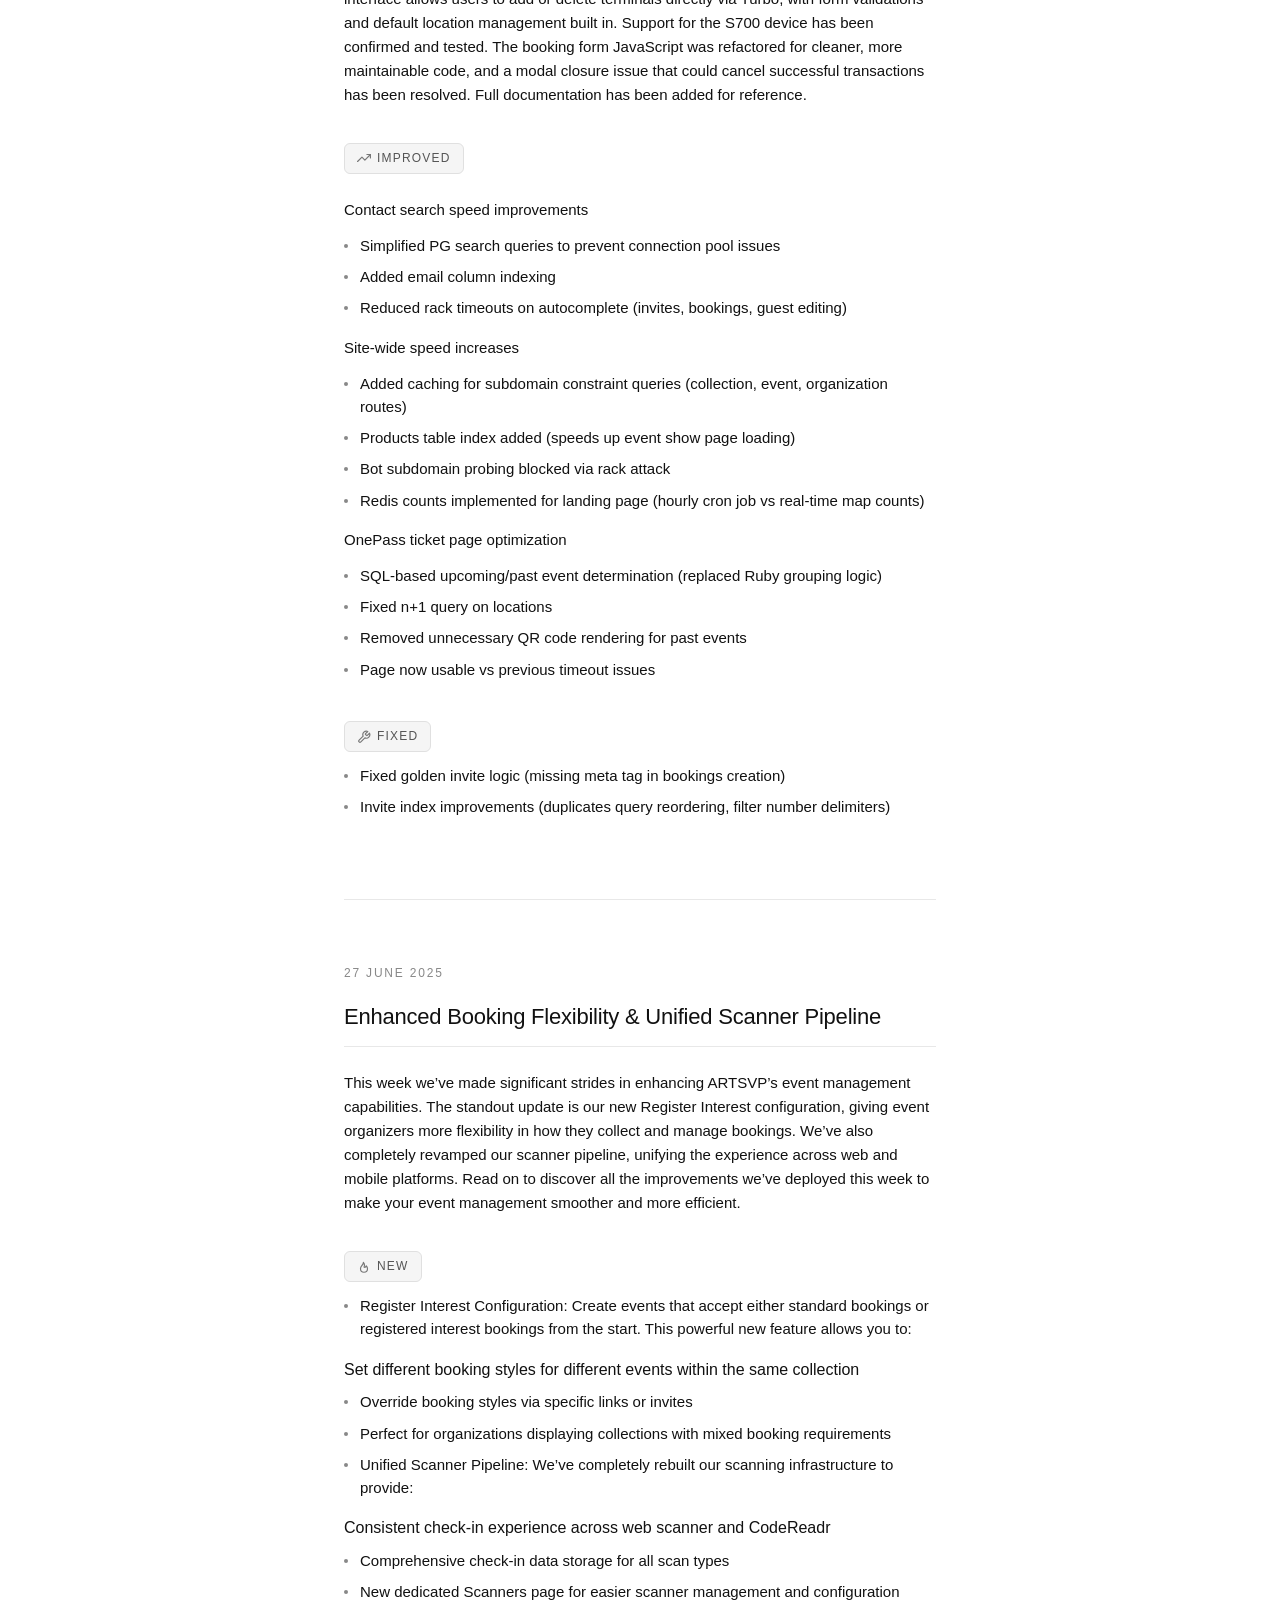
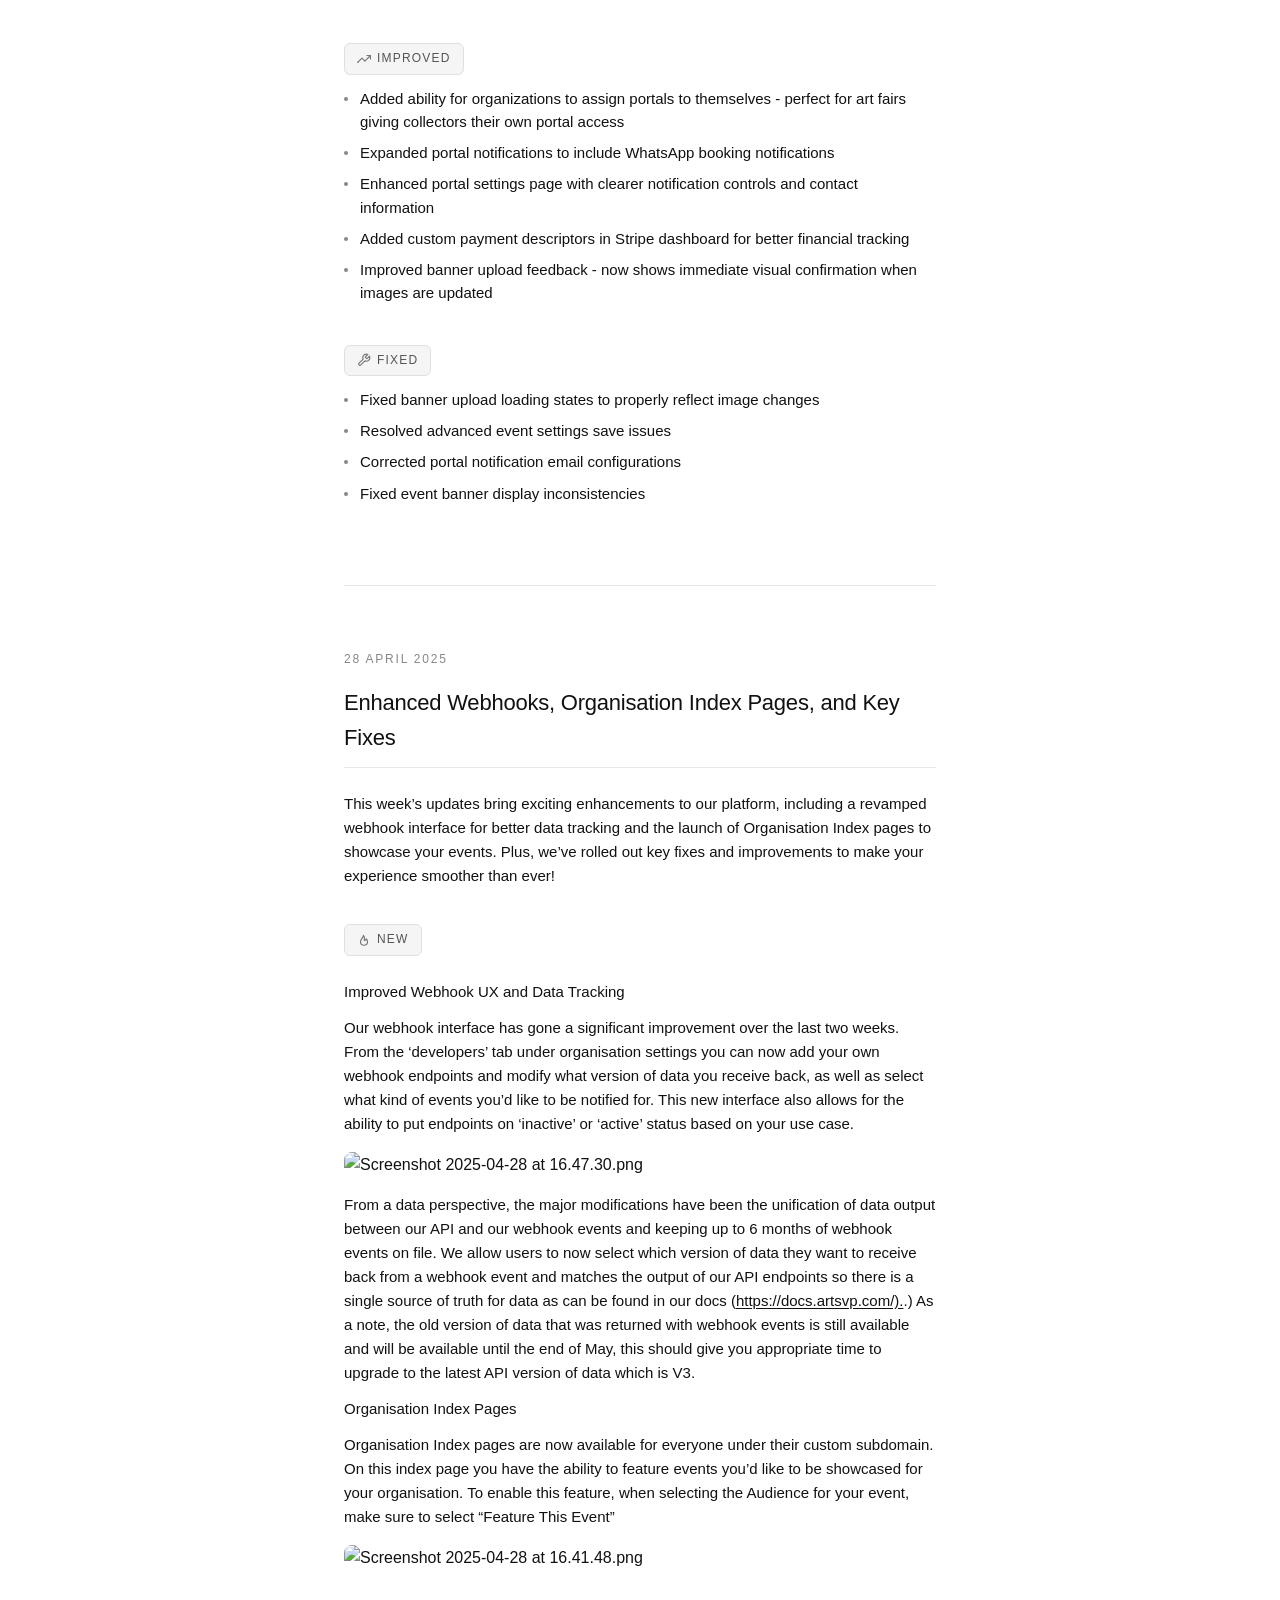
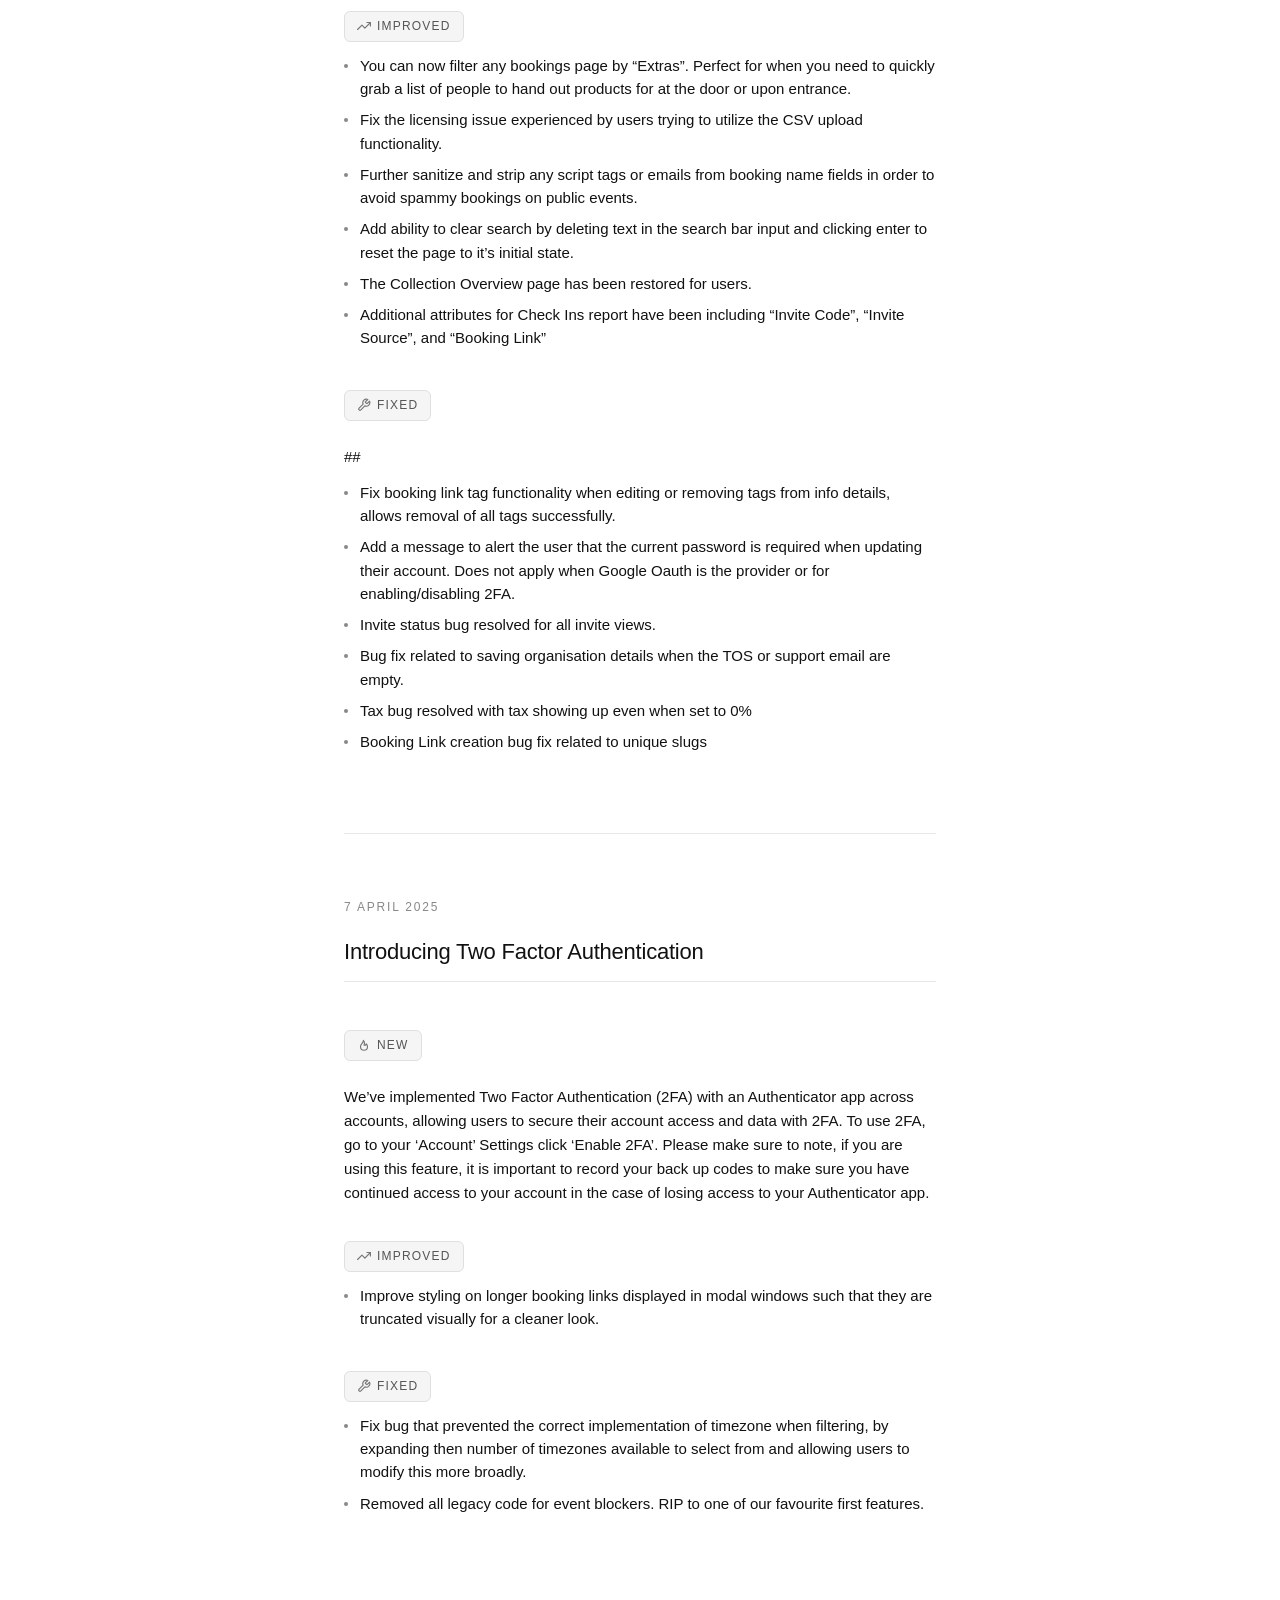
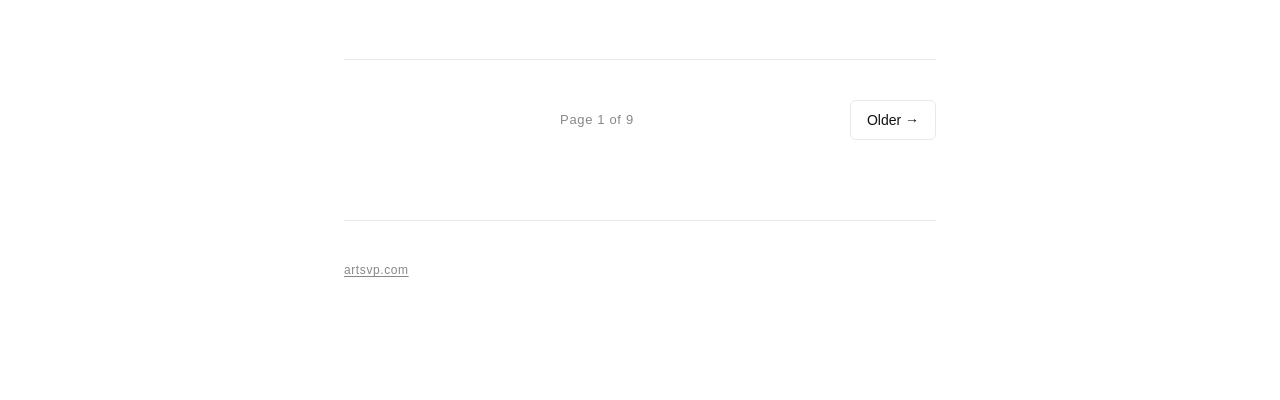
==== commit a38f0e23: "Changelog: 2026-03-30" ====
--- a/index.html
+++ b/index.html
@@ -299,6 +299,45 @@
 <main>
 
   <article class="entry">
+    <time>30 March 2026</time>
+    <h2>Wallet Pass Designer, Faster Imports & Guest List Fixes</h2>
+    <h3 class="cat-new"><svg width="14" height="14" viewBox="0 0 24 24" fill="none" stroke="currentColor" stroke-width="2" stroke-linecap="round" stroke-linejoin="round"><path d="M12 12c2-2.96 0-7-1-8 0 3.038-1.773 4.741-3 6-1.226 1.26-2 3.24-2 5a6 6 0 1 0 12 0c0-1.532-1.056-3.94-2-5-1.786 3-2.791 3-4 2z"/></svg><span>New</span></h3>
+<ul><li><strong>Wallet pass template designer</strong> — Upload custom images for Apple Wallet and Google Wallet passes with size guides and layout previews, so your passes match your brand perfectly</li>
+<li><strong>Guest email and booking tags in downloads</strong> — Check-in data and attendance report exports now include guest email addresses and booking tags for easier follow-up</li></ul>
+<h3 class="cat-improved"><svg width="14" height="14" viewBox="0 0 24 24" fill="none" stroke="currentColor" stroke-width="2" stroke-linecap="round" stroke-linejoin="round"><polyline points="23 6 13.5 15.5 8.5 10.5 1 18"/><polyline points="17 6 23 6 23 12"/></svg><span>Improved</span></h3>
+<ul><li><strong>Faster CSV imports with live progress</strong> — Bulk imports for bookings, invites, contacts, and portal invites are now significantly faster, with a real-time progress bar so you can see exactly where things stand</li>
+<li><strong>Google sign-in for membership invites</strong> — People accepting a membership invite can now sign in with Google, and password requirements are clearly shown during account creation</li></ul>
+<h3 class="cat-fixed"><svg width="14" height="14" viewBox="0 0 24 24" fill="none" stroke="currentColor" stroke-width="2" stroke-linecap="round" stroke-linejoin="round"><path d="M14.7 6.3a1 1 0 0 0 0 1.4l1.6 1.6a1 1 0 0 0 1.4 0l3.77-3.77a6 6 0 0 1-7.94 7.94l-6.91 6.91a2.12 2.12 0 0 1-3-3l6.91-6.91a6 6 0 0 1 7.94-7.94l-3.76 3.76z"/></svg><span>Fixed</span></h3>
+<ul><li>Duplicating an event now carries over all your custom fields</li>
+<li>Guest list no longer shows pending or incomplete bookings</li>
+<li>Booking link conflicts between events and collections are now resolved consistently</li>
+<li>Event team members can download booking data without access errors</li>
+<li>Portal sign-up no longer redirects to a missing page after creating an account</li>
+<li>Webhook delivery is more reliable under high volume</li></ul>
+  </article>
+
+  <article class="entry">
+    <time>23 March 2026</time>
+    <h2>Custom Branded Tickets, Wallet Pass Templates & Navigation Updates</h2>
+    <h3 class="cat-new"><svg width="14" height="14" viewBox="0 0 24 24" fill="none" stroke="currentColor" stroke-width="2" stroke-linecap="round" stroke-linejoin="round"><path d="M12 12c2-2.96 0-7-1-8 0 3.038-1.773 4.741-3 6-1.226 1.26-2 3.24-2 5a6 6 0 1 0 12 0c0-1.532-1.056-3.94-2-5-1.786 3-2.791 3-4 2z"/></svg><span>New</span></h3>
+<ul><li><strong>Custom branded tickets</strong> — Organisations can now customise ticket colours to match their event or company branding, replacing the default black-and-white design</li>
+<li><strong>Wallet pass templates</strong> — Create and manage Apple Wallet and Google Wallet pass templates with custom colours, titles, and images through a dedicated settings page</li>
+<li><strong>What's New widget</strong> — A lightweight in-app changelog now shows a badge when new updates are available, so you'll always know what's changed</li></ul>
+<h3 class="cat-improved"><svg width="14" height="14" viewBox="0 0 24 24" fill="none" stroke="currentColor" stroke-width="2" stroke-linecap="round" stroke-linejoin="round"><polyline points="23 6 13.5 15.5 8.5 10.5 1 18"/><polyline points="17 6 23 6 23 12"/></svg><span>Improved</span></h3>
+<ul><li><strong>Guest List navigation</strong> — Guest List now appears more prominently in your space navigation, making it quicker to find</li>
+<li><strong>Art Week Guide</strong> — The ARTSVP Collective section has been renamed to Art Week Guide</li>
+<li><strong>Add to Outlook Calendar</strong> — Calendar links in booking confirmation emails now work correctly on both mobile and desktop Outlook</li>
+<li><strong>Send Booking Details</strong> — The send button is now disabled until a valid email address is entered, preventing failed sends</li></ul>
+<h3 class="cat-fixed"><svg width="14" height="14" viewBox="0 0 24 24" fill="none" stroke="currentColor" stroke-width="2" stroke-linecap="round" stroke-linejoin="round"><path d="M14.7 6.3a1 1 0 0 0 0 1.4l1.6 1.6a1 1 0 0 0 1.4 0l3.77-3.77a6 6 0 0 1-7.94 7.94l-6.91 6.91a2.12 2.12 0 0 1-3-3l6.91-6.91a6 6 0 0 1 7.94-7.94l-3.76 3.76z"/></svg><span>Fixed</span></h3>
+<ul><li>Fixed an issue where new users accepting a membership invite could be incorrectly redirected to onboarding instead of joining the organisation</li>
+<li>Fixed a page error that could occur when visiting a mismatched subdomain URL (e.g. accessing one organisation's page on another's subdomain)</li>
+<li>Fixed a login error that could appear when returning to two-factor authentication after a session timeout</li>
+<li>Fixed an intermittent error on the Guest List page for bookings without an associated event</li>
+<li>Improved stability when guests update their details on the booking page</li>
+<li>Fixed an access issue with terminal settings for logged-out visitors</li></ul>
+  </article>
+
+  <article class="entry">
     <time>16 March 2026</time>
     <h2>Guest Lists, Facebook Pixel & Scanner Upgrades</h2>
     <p>Here's what's new and improved this week!</p>
@@ -450,37 +489,6 @@
 <h3 class="cat-fixed"><svg width="14" height="14" viewBox="0 0 24 24" fill="none" stroke="currentColor" stroke-width="2" stroke-linecap="round" stroke-linejoin="round"><path d="M14.7 6.3a1 1 0 0 0 0 1.4l1.6 1.6a1 1 0 0 0 1.4 0l3.77-3.77a6 6 0 0 1-7.94 7.94l-6.91 6.91a2.12 2.12 0 0 1-3-3l6.91-6.91a6 6 0 0 1 7.94-7.94l-3.76 3.76z"/></svg><span>Fixed</span></h3>
 <ul><li>Fix bug that prevented the correct implementation of timezone when filtering, by expanding then number of timezones available to select from and allowing users to modify this more broadly.</li>
 <li>Removed all legacy code for event blockers. RIP to one of our favourite first features.</li></ul>
-  </article>
-
-  <article class="entry">
-    <time>24 February 2025</time>
-    <h2>Enhanced Notifications, Better Formatting, and Reliable Contact Uploads</h2>
-    <h3 class="cat-improved"><svg width="14" height="14" viewBox="0 0 24 24" fill="none" stroke="currentColor" stroke-width="2" stroke-linecap="round" stroke-linejoin="round"><polyline points="23 6 13.5 15.5 8.5 10.5 1 18"/><polyline points="17 6 23 6 23 12"/></svg><span>Improved</span></h3>
-<ul><li>Improvement to Whatsapp portal notification templates. Now complete with a large 'View Booking' button</li></ul>
-<img src="https://cloud.headwayapp.co/changelogs_images/images/big/000/140/412-7063f89bb17378576d4d13c8dbd1b24c37755a32.png" alt="CleanShot 2025-02-24 at 12.15.45@2x.png" class="entry-img">
-<ul><li>Ensure personalisation text in templates is formatted correctly to prevent misreading important customer customization data (e.g. {{name}} to be lower case). Adds styling to make it obvious that a user has created a variable in their template by changing the style dynamically to appear as a tag.</li>
-<li>We’ve improved our onboarding process to allow you to book in your own intro calls to make sure you’re set up for your fair Art Fair with us. If you’ve joined recently and haven’t set up an onboarding call with us please do so <a href="https://cal.com/artsvp/intro">here</a>.</li>
-<li>We now permit some modifications on how Apple Wallet and Google Wallet passes are displayed to customers, including what is displayed at the top of the pass, and how the location and time are presented. Get in touch for details.</li></ul>
-<h3 class="cat-fixed"><svg width="14" height="14" viewBox="0 0 24 24" fill="none" stroke="currentColor" stroke-width="2" stroke-linecap="round" stroke-linejoin="round"><path d="M14.7 6.3a1 1 0 0 0 0 1.4l1.6 1.6a1 1 0 0 0 1.4 0l3.77-3.77a6 6 0 0 1-7.94 7.94l-6.91 6.91a2.12 2.12 0 0 1-3-3l6.91-6.91a6 6 0 0 1 7.94-7.94l-3.76 3.76z"/></svg><span>Fixed</span></h3>
-<ul><li>Ensure contact lists are uploaded correctly and allow for any existing contacts (at time of upload) to also get added.</li>
-<li>Fix placement of Customer Support Chat in mobile view so it no longer covers up the navbar.</li></ul>
-  </article>
-
-  <article class="entry">
-    <time>17 February 2025</time>
-    <h2>Enhanced Tracking & Clarity</h2>
-    <p>This week’s updates refine how invites and bookings are tracked, ensuring greater clarity and consistency across the platform. From improved portal visibility to streamlined invite data, these enhancements make managing guest lists more intuitive and reliable.</p>
-<h3 class="cat-improved"><svg width="14" height="14" viewBox="0 0 24 24" fill="none" stroke="currentColor" stroke-width="2" stroke-linecap="round" stroke-linejoin="round"><polyline points="23 6 13.5 15.5 8.5 10.5 1 18"/><polyline points="17 6 23 6 23 12"/></svg><span>Improved</span></h3>
-<ul><li>Invite send counts now display even if they’ve been declined</li>
-<li>Portal owners now have greater clarity that their invite data is NOT shared with Art Fairs until a booking is made.</li>
-<li>Whatsapp Notifications now have an improved structure</li>
-<li>Portal Invites will now remain on the page even after bookings have been made.</li>
-<li>Dashboard Invite Count now includes both the number of portal invites and organisation invites, hover over the Invite card at the top for a breakdown</li>
-<li>Portal Bookings now have direct access to the invite that was used to generate the booking.</li></ul>
-<h3 class="cat-fixed"><svg width="14" height="14" viewBox="0 0 24 24" fill="none" stroke="currentColor" stroke-width="2" stroke-linecap="round" stroke-linejoin="round"><path d="M14.7 6.3a1 1 0 0 0 0 1.4l1.6 1.6a1 1 0 0 0 1.4 0l3.77-3.77a6 6 0 0 1-7.94 7.94l-6.91 6.91a2.12 2.12 0 0 1-3-3l6.91-6.91a6 6 0 0 1 7.94-7.94l-3.76 3.76z"/></svg><span>Fixed</span></h3>
-<ul><li>Small bug fix providing more clarity on invite logs for bookings</li>
-<li>Contact booking counts and invite counts have now been re-synced between what you see on the main page and what you view for an individual contact</li>
-<li>Any wildcard characters attempted to be uploaded via CSV are now flagged</li></ul>
   </article>
 </main>
 <nav class="pagination">
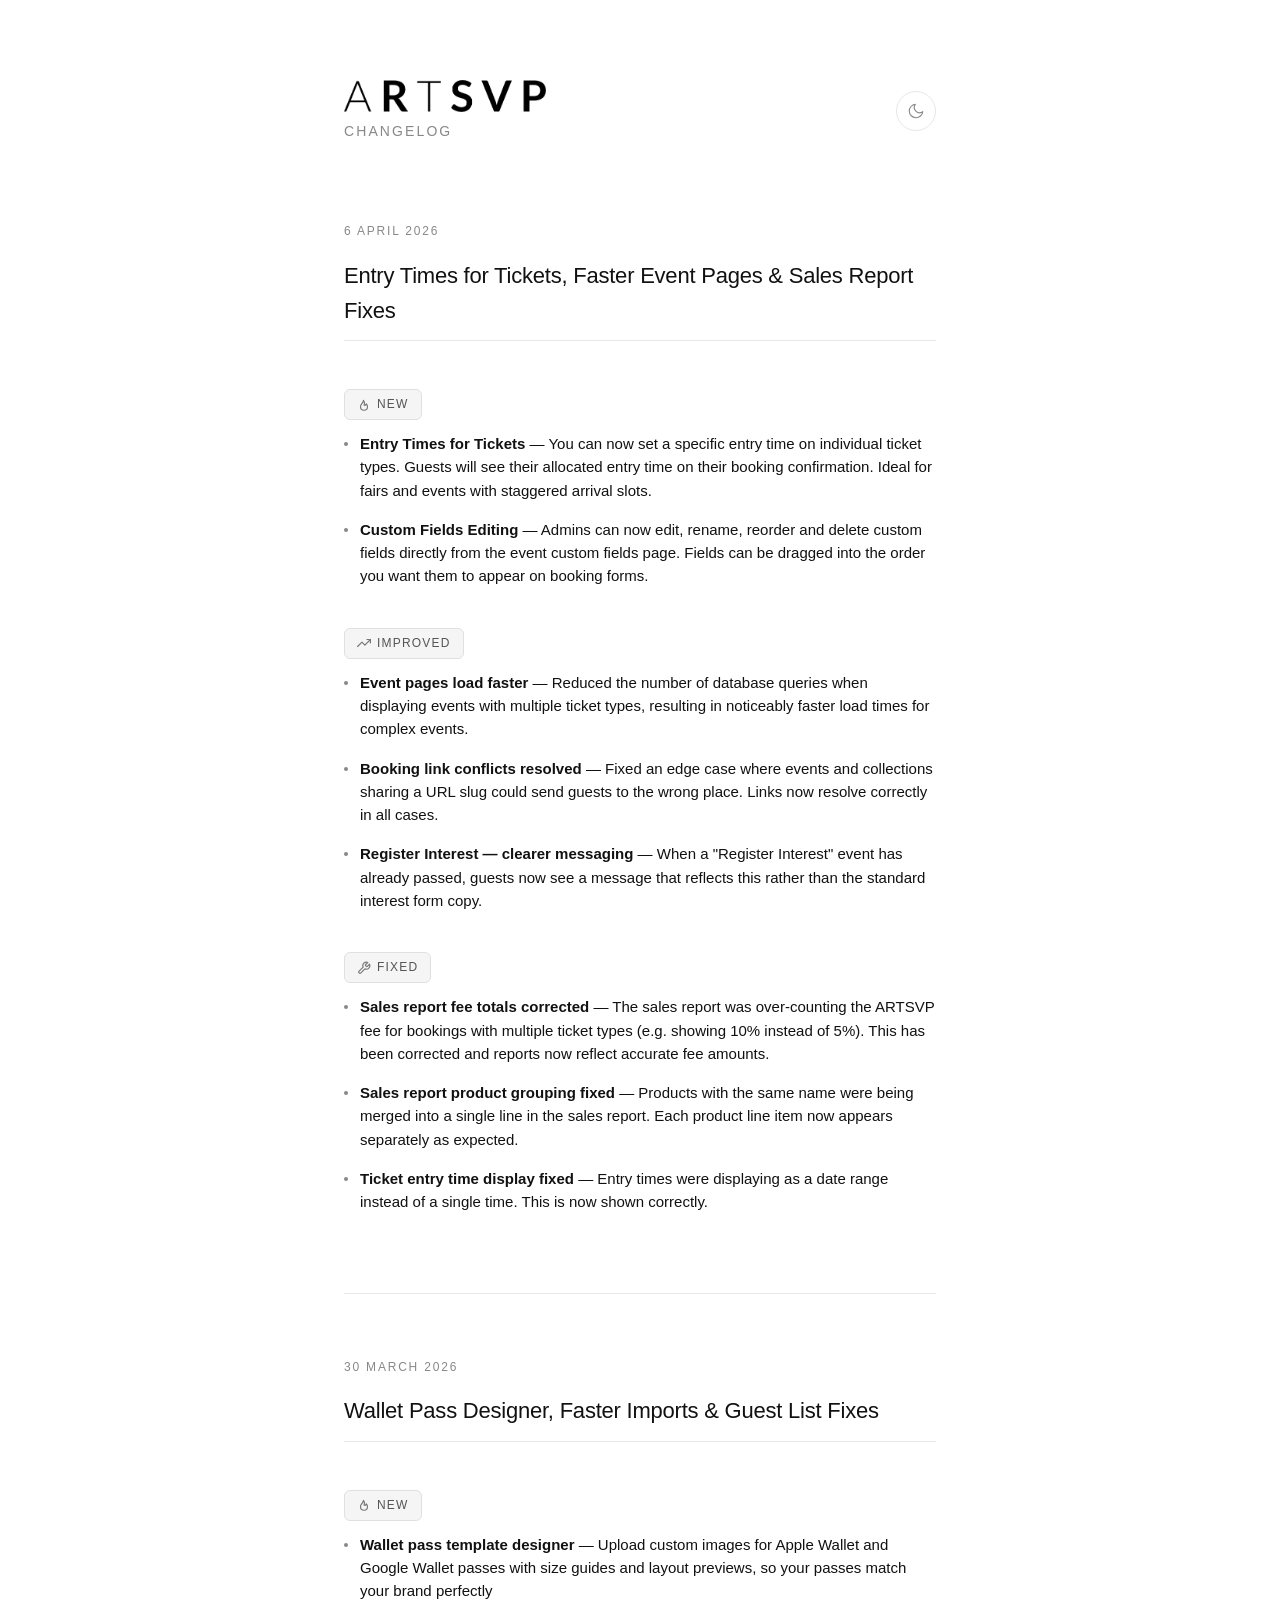
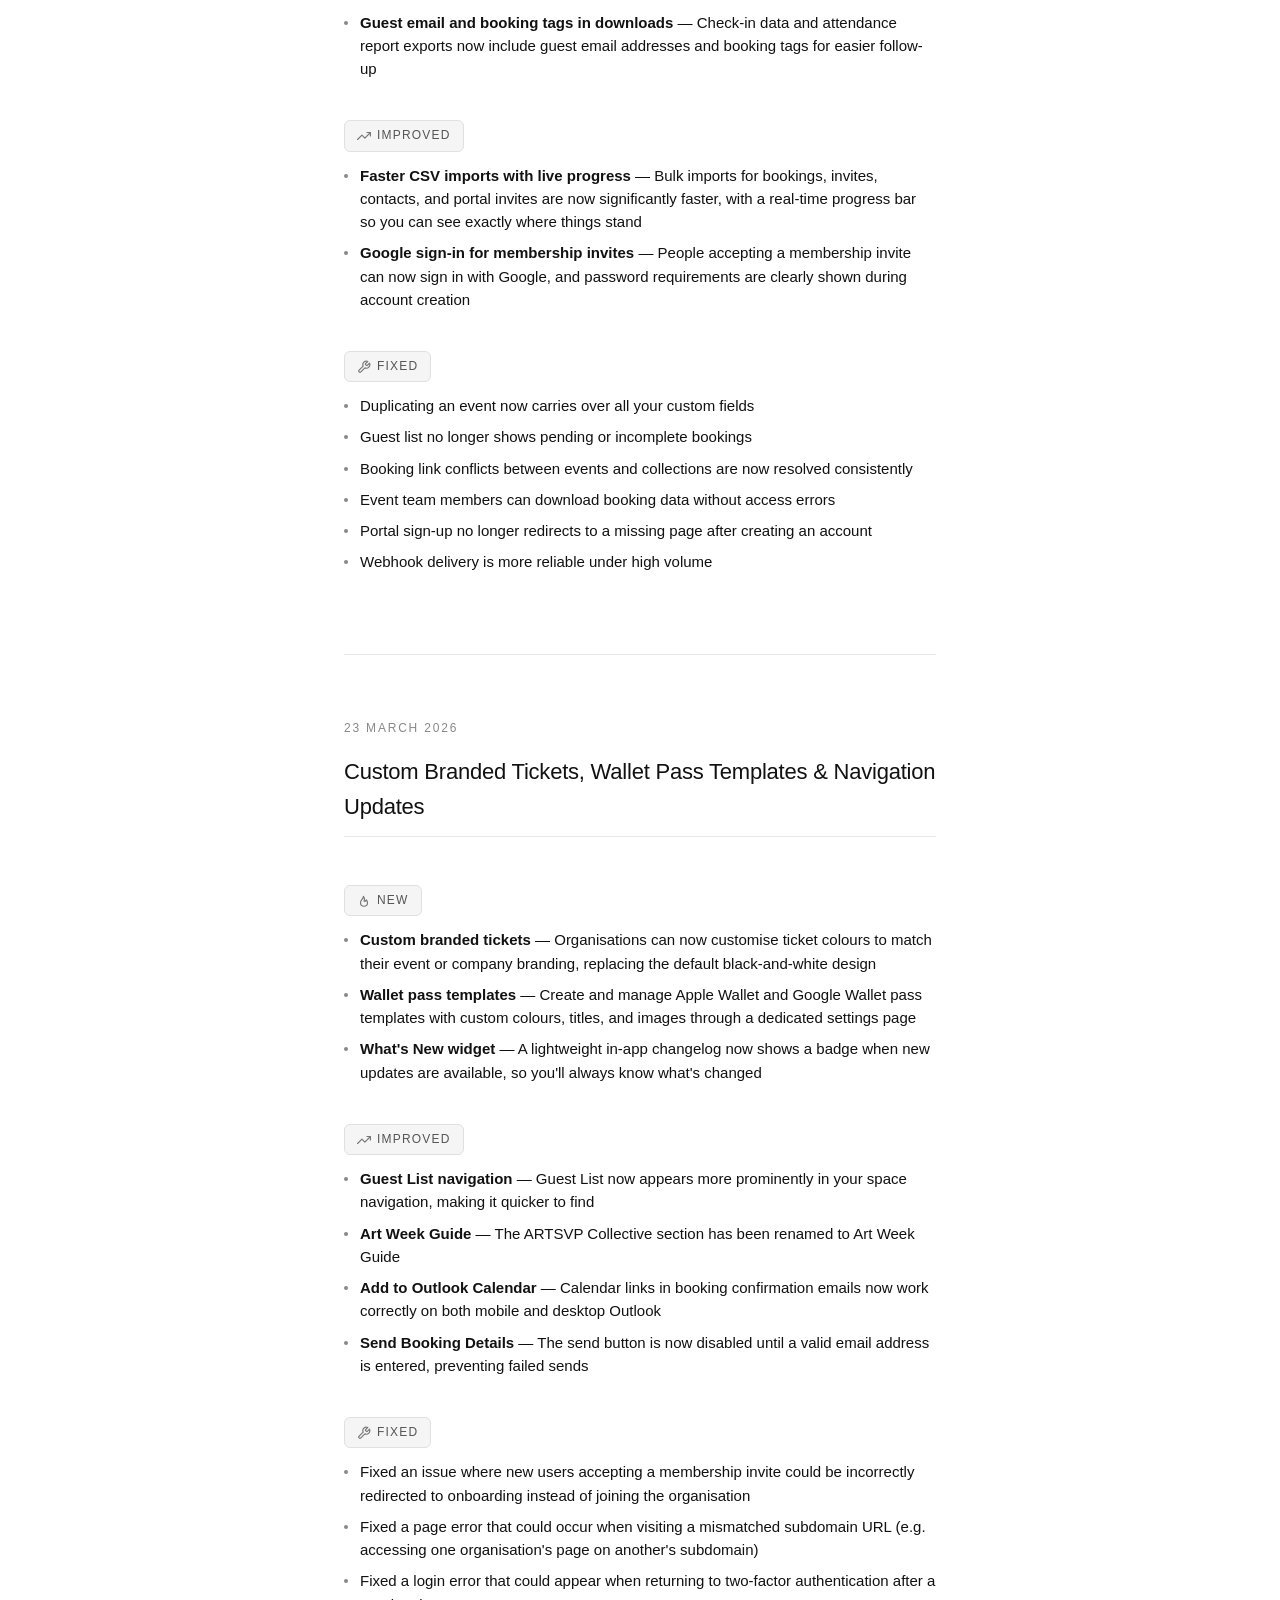
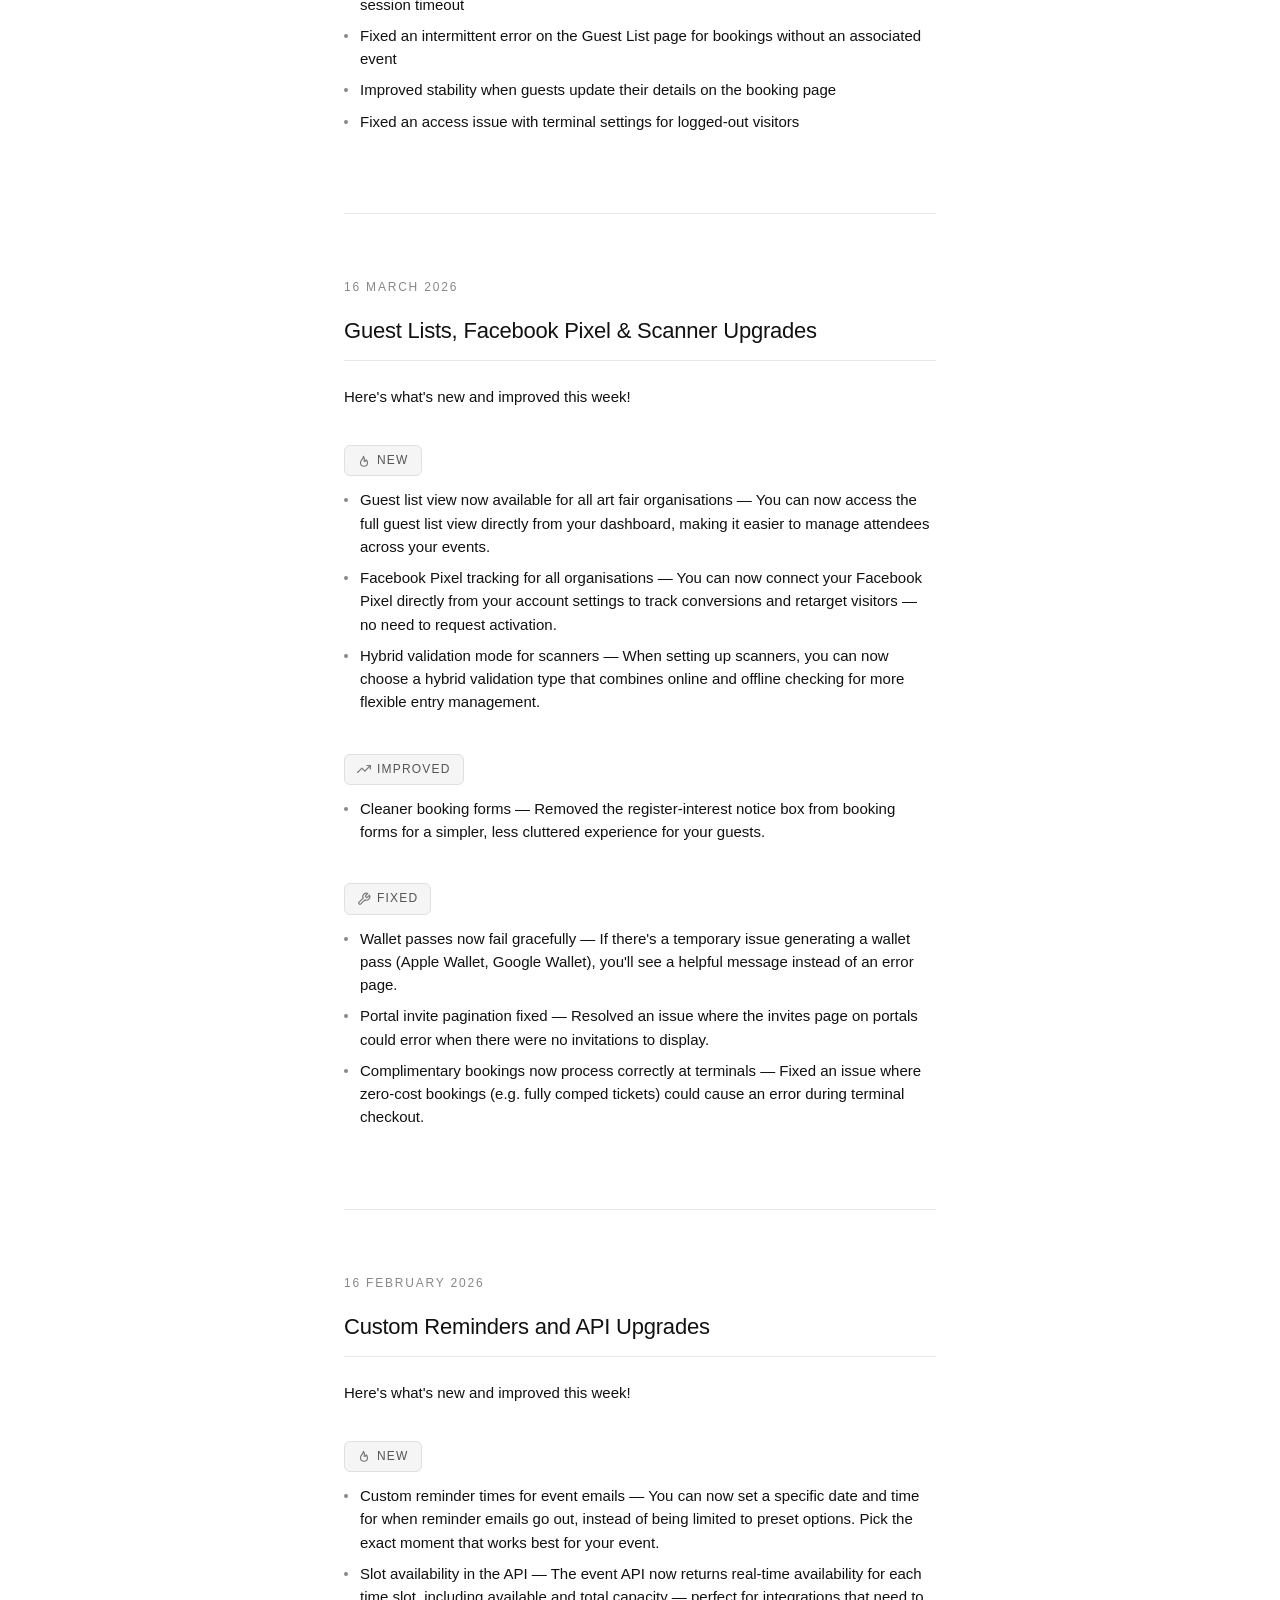
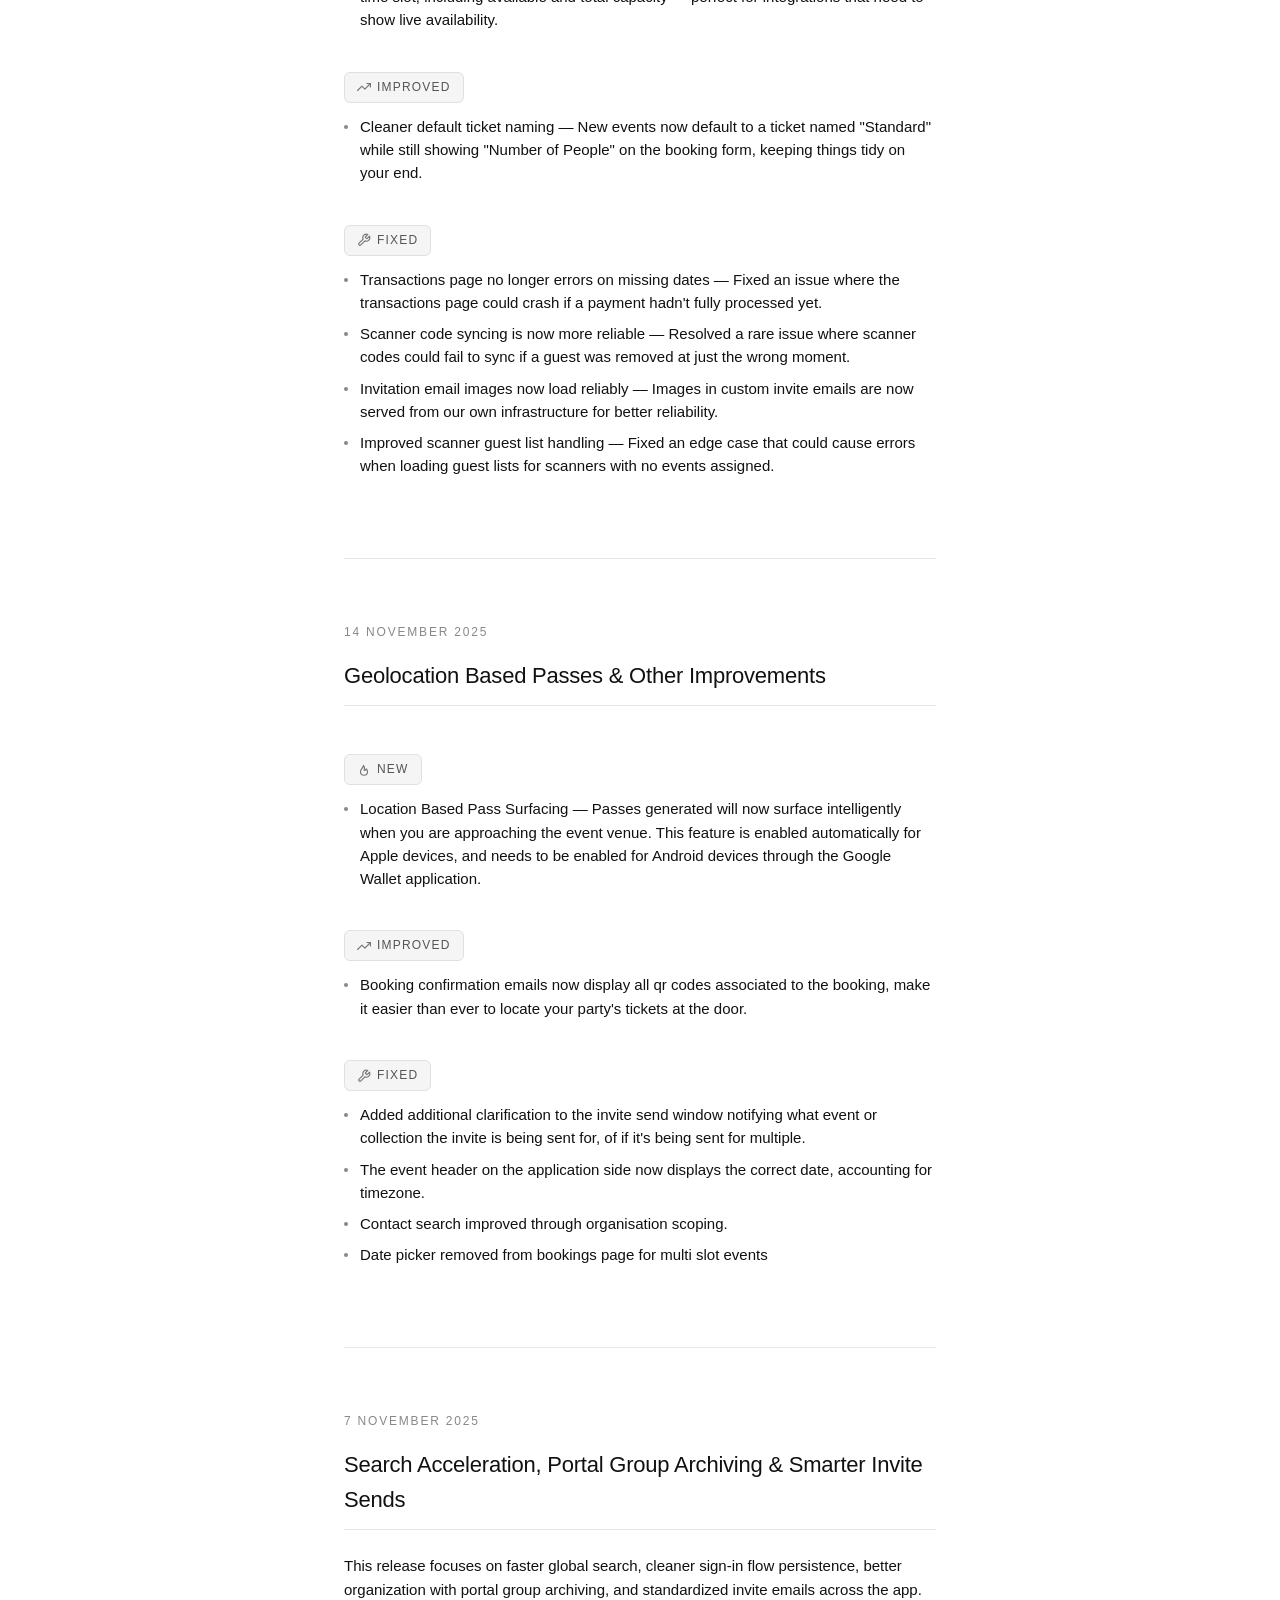
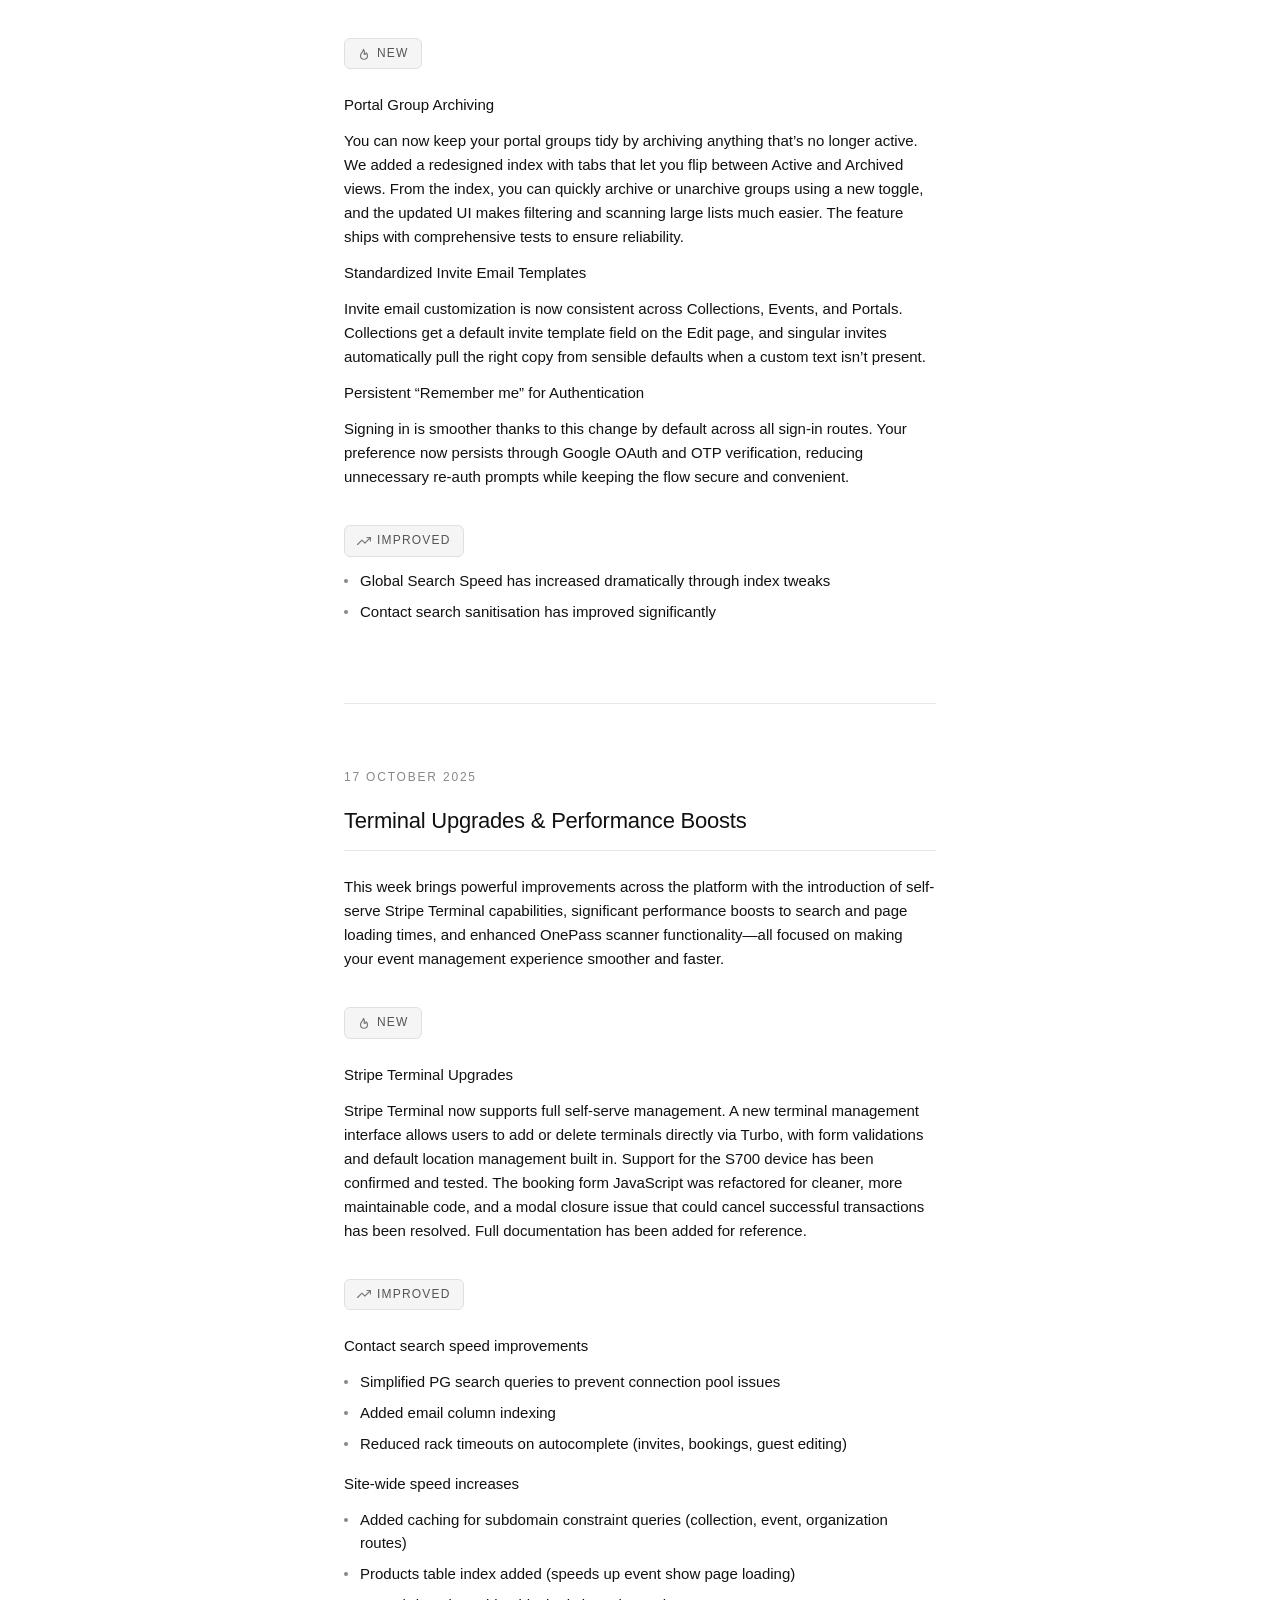
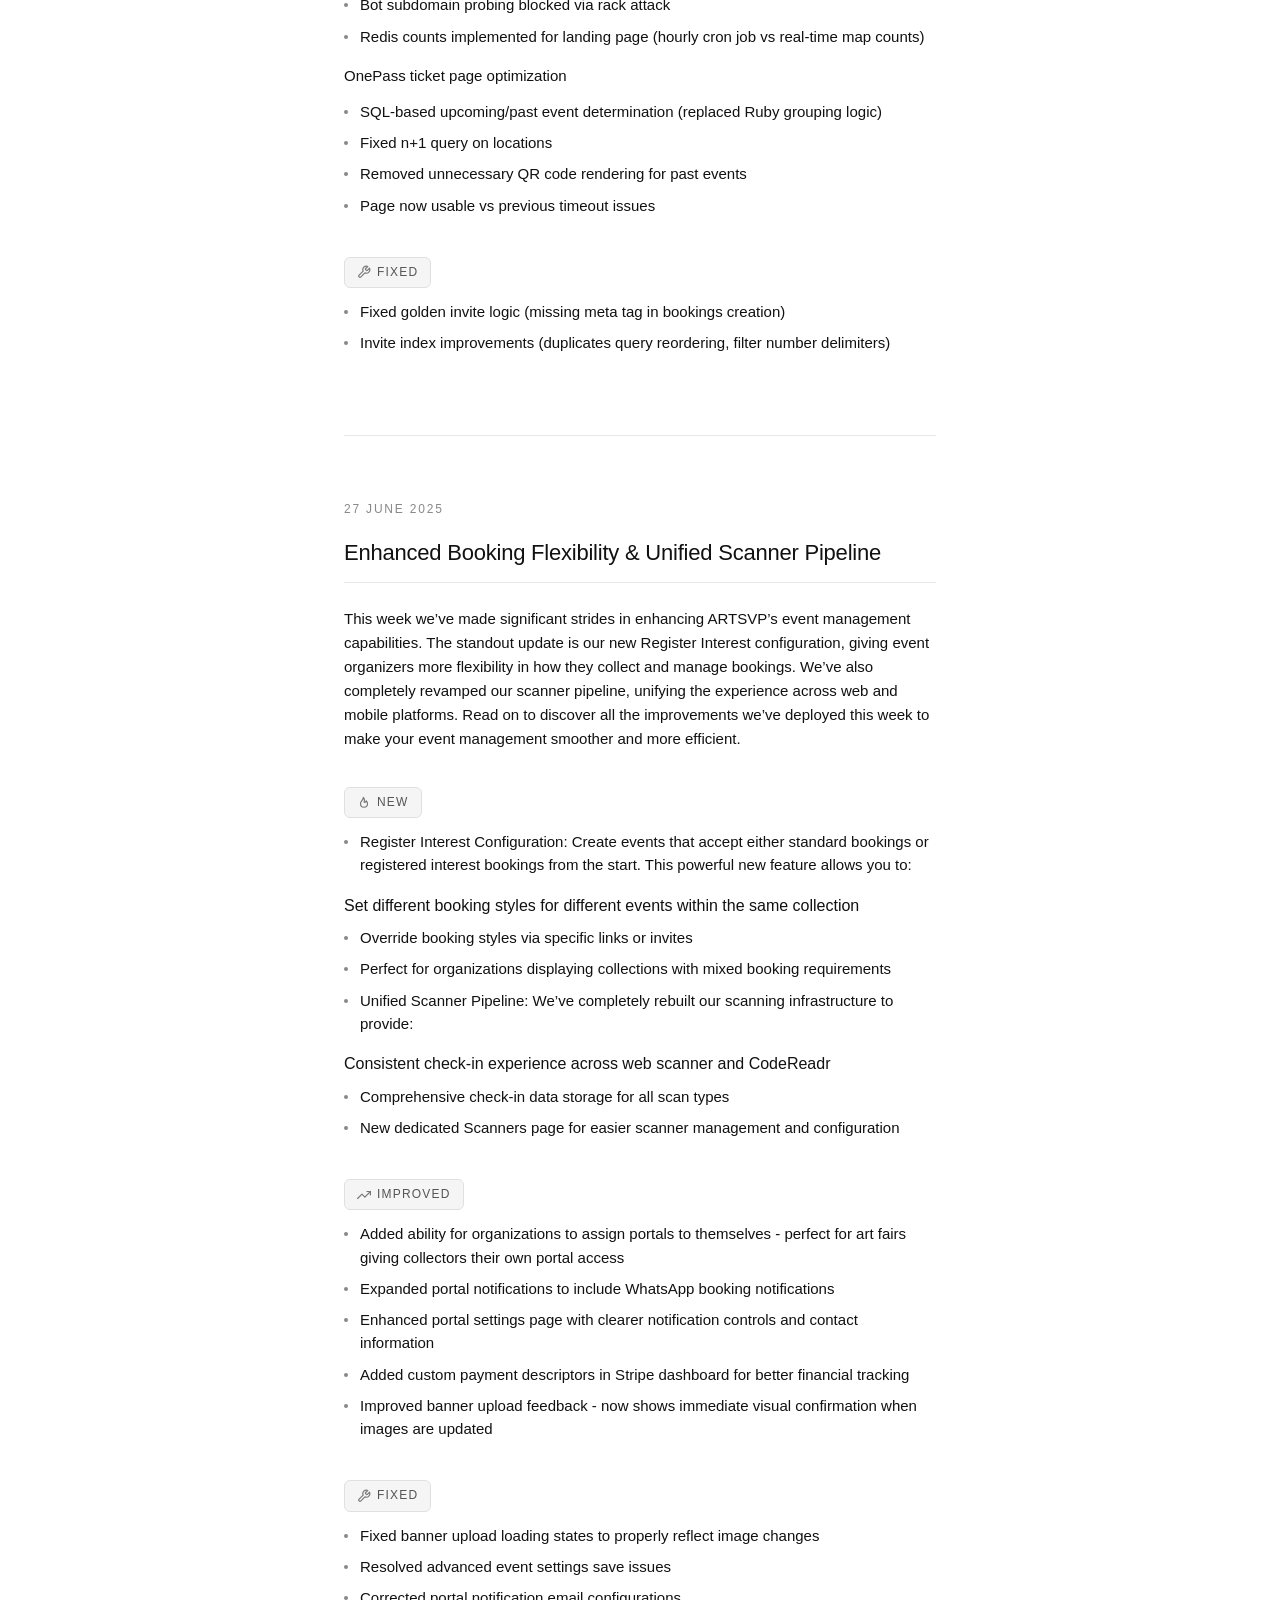
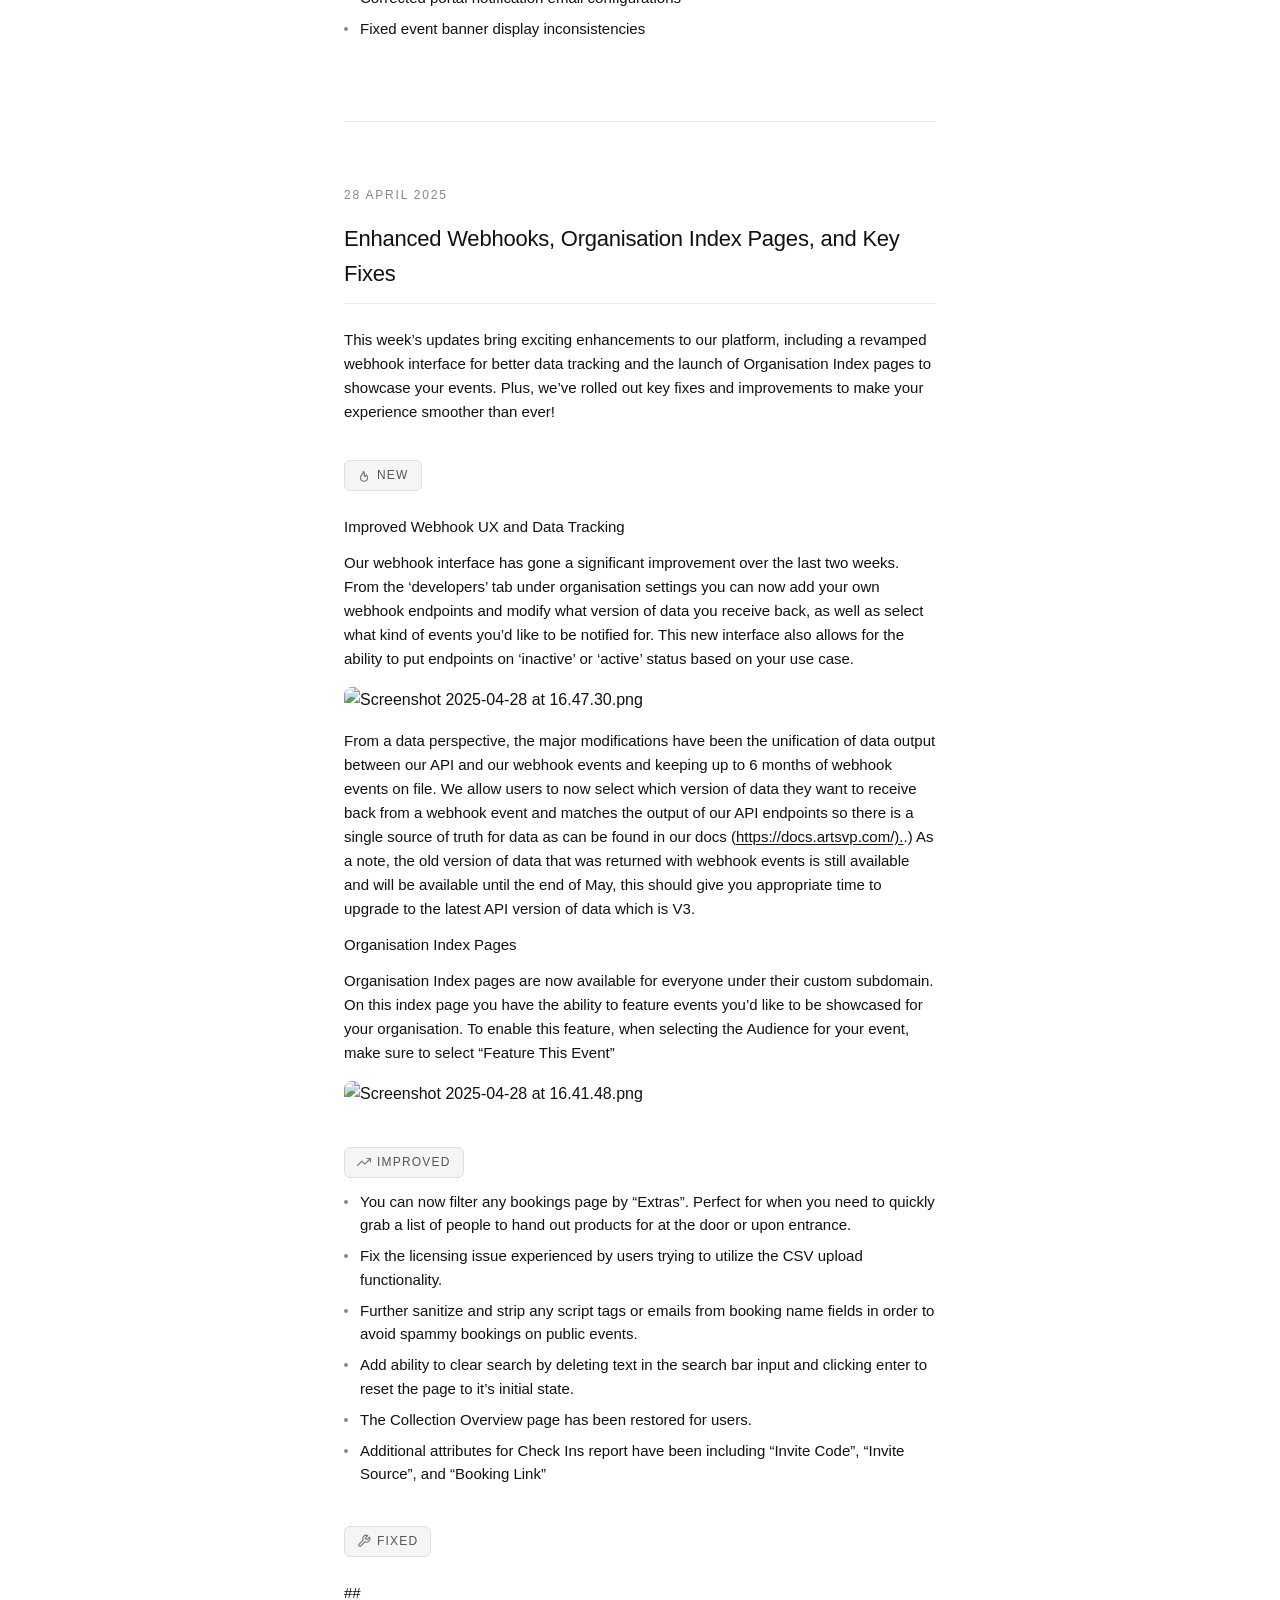
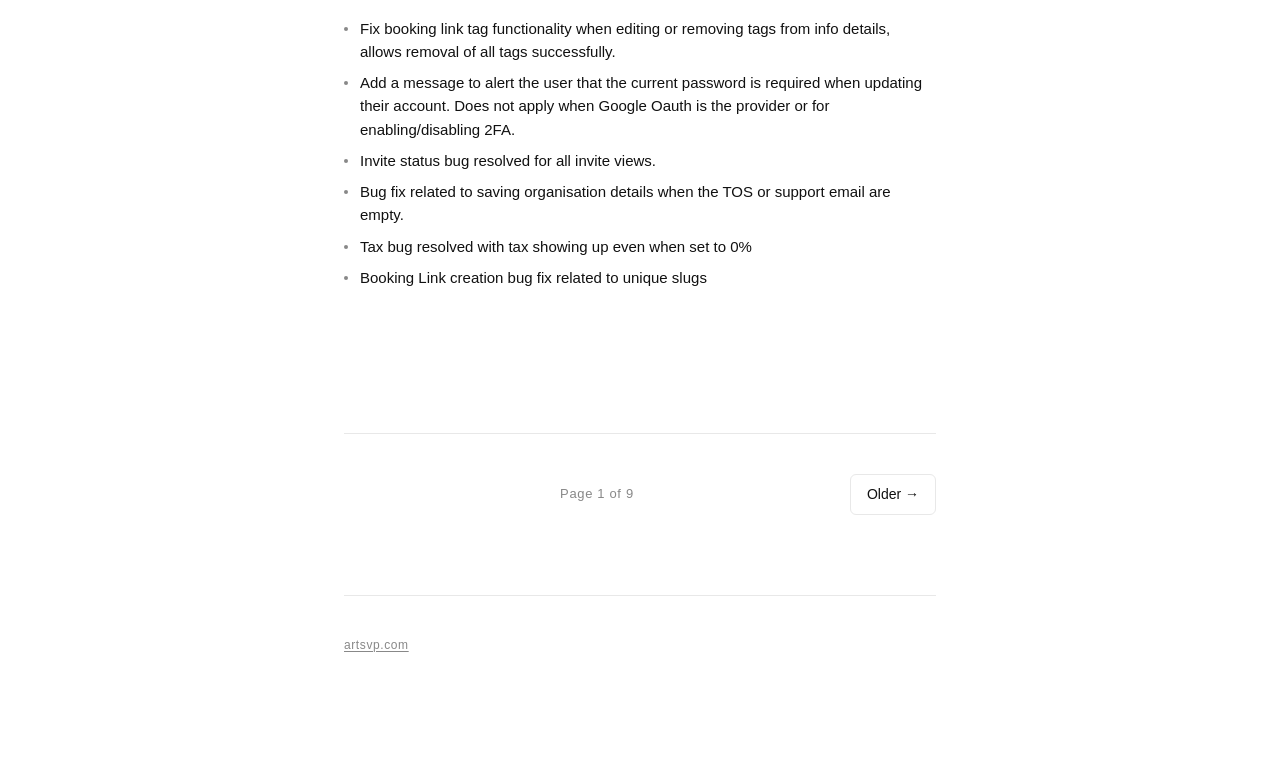
==== commit 965ee803: "Changelog: 2026-04-06" ====
--- a/index.html
+++ b/index.html
@@ -299,6 +299,22 @@
 <main>
 
   <article class="entry">
+    <time>6 April 2026</time>
+    <h2>Entry Times for Tickets, Faster Event Pages & Sales Report Fixes</h2>
+    <h3 class="cat-new"><svg width="14" height="14" viewBox="0 0 24 24" fill="none" stroke="currentColor" stroke-width="2" stroke-linecap="round" stroke-linejoin="round"><path d="M12 12c2-2.96 0-7-1-8 0 3.038-1.773 4.741-3 6-1.226 1.26-2 3.24-2 5a6 6 0 1 0 12 0c0-1.532-1.056-3.94-2-5-1.786 3-2.791 3-4 2z"/></svg><span>New</span></h3>
+<ul><li><strong>Entry Times for Tickets</strong> — You can now set a specific entry time on individual ticket types. Guests will see their allocated entry time on their booking confirmation. Ideal for fairs and events with staggered arrival slots.</li></ul>
+<ul><li><strong>Custom Fields Editing</strong> — Admins can now edit, rename, reorder and delete custom fields directly from the event custom fields page. Fields can be dragged into the order you want them to appear on booking forms.</li></ul>
+<h3 class="cat-improved"><svg width="14" height="14" viewBox="0 0 24 24" fill="none" stroke="currentColor" stroke-width="2" stroke-linecap="round" stroke-linejoin="round"><polyline points="23 6 13.5 15.5 8.5 10.5 1 18"/><polyline points="17 6 23 6 23 12"/></svg><span>Improved</span></h3>
+<ul><li><strong>Event pages load faster</strong> — Reduced the number of database queries when displaying events with multiple ticket types, resulting in noticeably faster load times for complex events.</li></ul>
+<ul><li><strong>Booking link conflicts resolved</strong> — Fixed an edge case where events and collections sharing a URL slug could send guests to the wrong place. Links now resolve correctly in all cases.</li></ul>
+<ul><li><strong>Register Interest — clearer messaging</strong> — When a "Register Interest" event has already passed, guests now see a message that reflects this rather than the standard interest form copy.</li></ul>
+<h3 class="cat-fixed"><svg width="14" height="14" viewBox="0 0 24 24" fill="none" stroke="currentColor" stroke-width="2" stroke-linecap="round" stroke-linejoin="round"><path d="M14.7 6.3a1 1 0 0 0 0 1.4l1.6 1.6a1 1 0 0 0 1.4 0l3.77-3.77a6 6 0 0 1-7.94 7.94l-6.91 6.91a2.12 2.12 0 0 1-3-3l6.91-6.91a6 6 0 0 1 7.94-7.94l-3.76 3.76z"/></svg><span>Fixed</span></h3>
+<ul><li><strong>Sales report fee totals corrected</strong> — The sales report was over-counting the ARTSVP fee for bookings with multiple ticket types (e.g. showing 10% instead of 5%). This has been corrected and reports now reflect accurate fee amounts.</li></ul>
+<ul><li><strong>Sales report product grouping fixed</strong> — Products with the same name were being merged into a single line in the sales report. Each product line item now appears separately as expected.</li></ul>
+<ul><li><strong>Ticket entry time display fixed</strong> — Entry times were displaying as a date range instead of a single time. This is now shown correctly.</li></ul>
+  </article>
+
+  <article class="entry">
     <time>30 March 2026</time>
     <h2>Wallet Pass Designer, Faster Imports & Guest List Fixes</h2>
     <h3 class="cat-new"><svg width="14" height="14" viewBox="0 0 24 24" fill="none" stroke="currentColor" stroke-width="2" stroke-linecap="round" stroke-linejoin="round"><path d="M12 12c2-2.96 0-7-1-8 0 3.038-1.773 4.741-3 6-1.226 1.26-2 3.24-2 5a6 6 0 1 0 12 0c0-1.532-1.056-3.94-2-5-1.786 3-2.791 3-4 2z"/></svg><span>New</span></h3>
@@ -477,18 +493,6 @@
 <li>Bug fix related to saving organisation details when the TOS or support email are empty.</li>
 <li>Tax bug resolved with tax showing up even when set to 0%</li>
 <li>Booking Link creation bug fix related to unique slugs</li></ul>
-  </article>
-
-  <article class="entry">
-    <time>7 April 2025</time>
-    <h2>Introducing Two Factor Authentication</h2>
-    <h3 class="cat-new"><svg width="14" height="14" viewBox="0 0 24 24" fill="none" stroke="currentColor" stroke-width="2" stroke-linecap="round" stroke-linejoin="round"><path d="M12 12c2-2.96 0-7-1-8 0 3.038-1.773 4.741-3 6-1.226 1.26-2 3.24-2 5a6 6 0 1 0 12 0c0-1.532-1.056-3.94-2-5-1.786 3-2.791 3-4 2z"/></svg><span>New</span></h3>
-<p>We’ve implemented Two Factor Authentication (2FA) with an Authenticator app across accounts, allowing users to secure their account access and data with 2FA. To use 2FA, go to your ‘Account’ Settings click ‘Enable 2FA’. Please make sure to note, if you are using this feature, it is important to record your back up codes to make sure you have continued access to your account in the case of losing access to your Authenticator app.</p>
-<h3 class="cat-improved"><svg width="14" height="14" viewBox="0 0 24 24" fill="none" stroke="currentColor" stroke-width="2" stroke-linecap="round" stroke-linejoin="round"><polyline points="23 6 13.5 15.5 8.5 10.5 1 18"/><polyline points="17 6 23 6 23 12"/></svg><span>Improved</span></h3>
-<ul><li>Improve styling on longer booking links displayed in modal windows such that they are truncated visually for a cleaner look.</li></ul>
-<h3 class="cat-fixed"><svg width="14" height="14" viewBox="0 0 24 24" fill="none" stroke="currentColor" stroke-width="2" stroke-linecap="round" stroke-linejoin="round"><path d="M14.7 6.3a1 1 0 0 0 0 1.4l1.6 1.6a1 1 0 0 0 1.4 0l3.77-3.77a6 6 0 0 1-7.94 7.94l-6.91 6.91a2.12 2.12 0 0 1-3-3l6.91-6.91a6 6 0 0 1 7.94-7.94l-3.76 3.76z"/></svg><span>Fixed</span></h3>
-<ul><li>Fix bug that prevented the correct implementation of timezone when filtering, by expanding then number of timezones available to select from and allowing users to modify this more broadly.</li>
-<li>Removed all legacy code for event blockers. RIP to one of our favourite first features.</li></ul>
   </article>
 </main>
 <nav class="pagination">
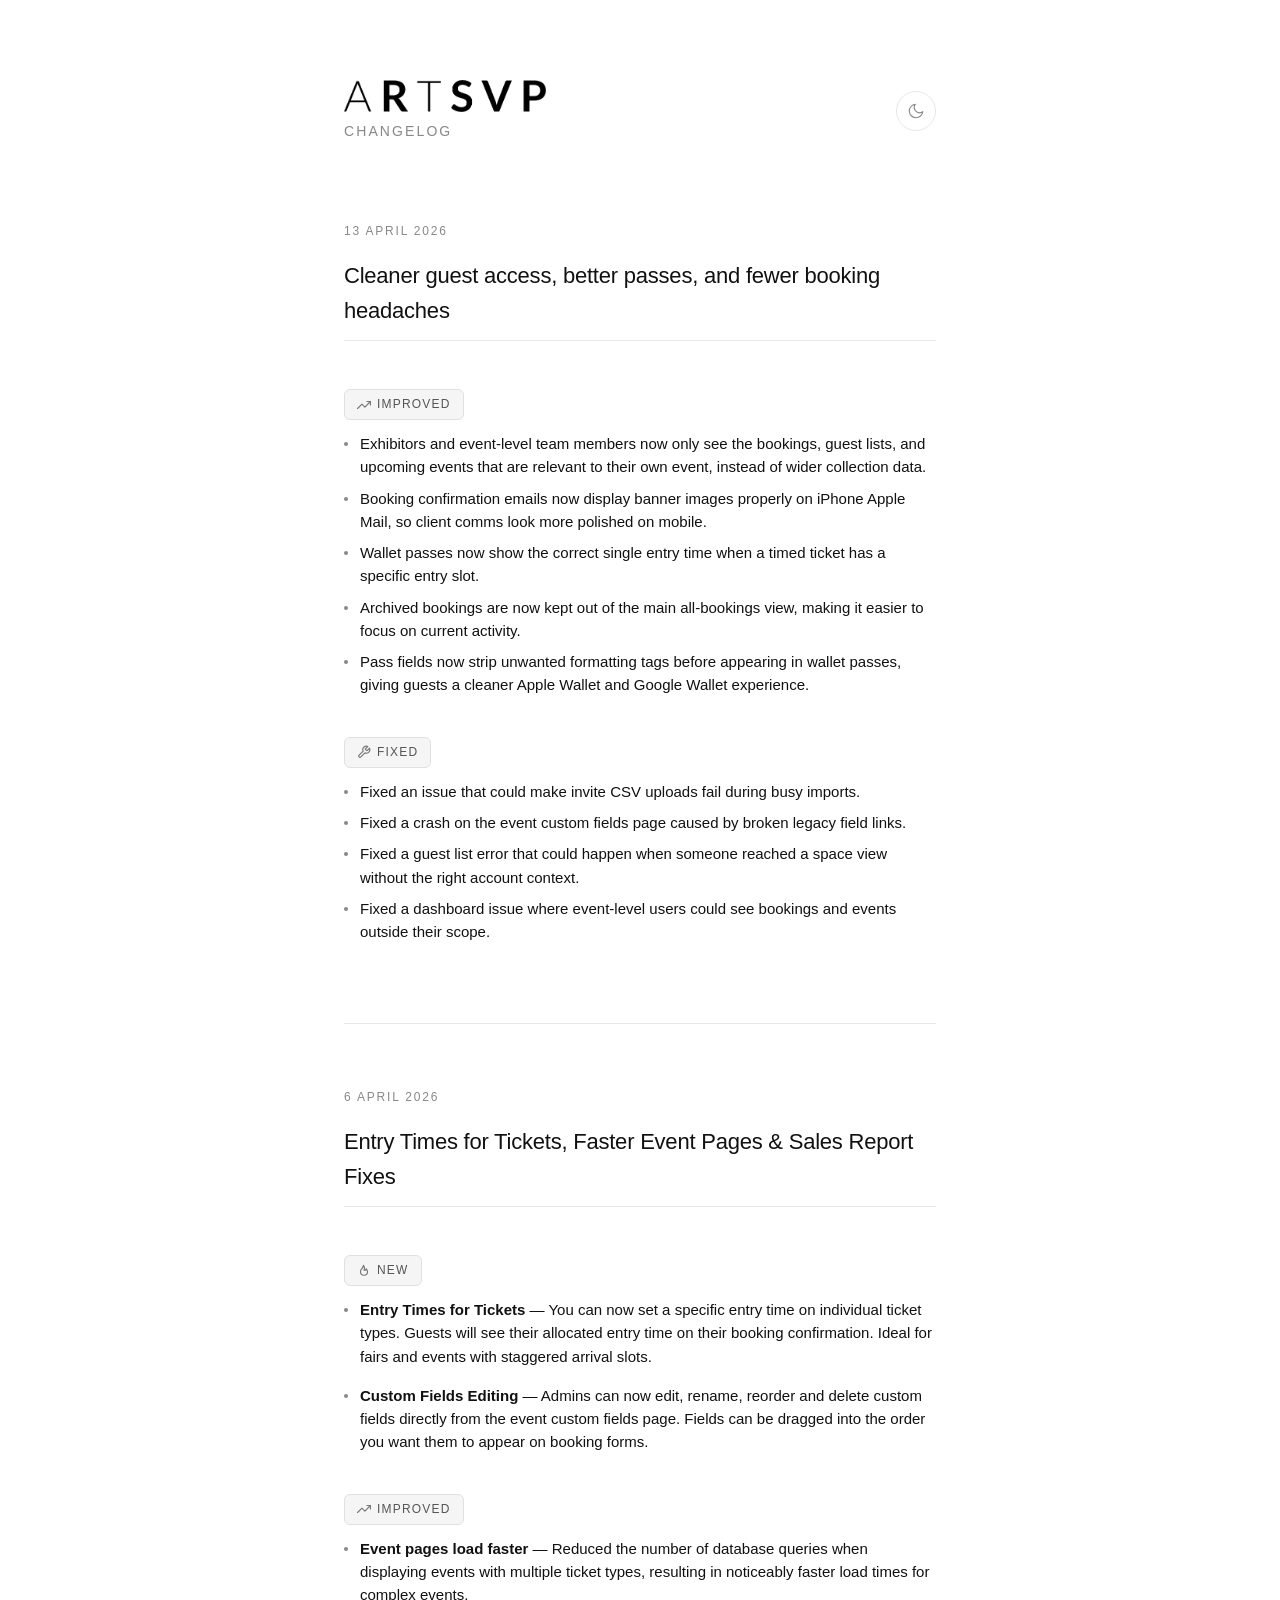
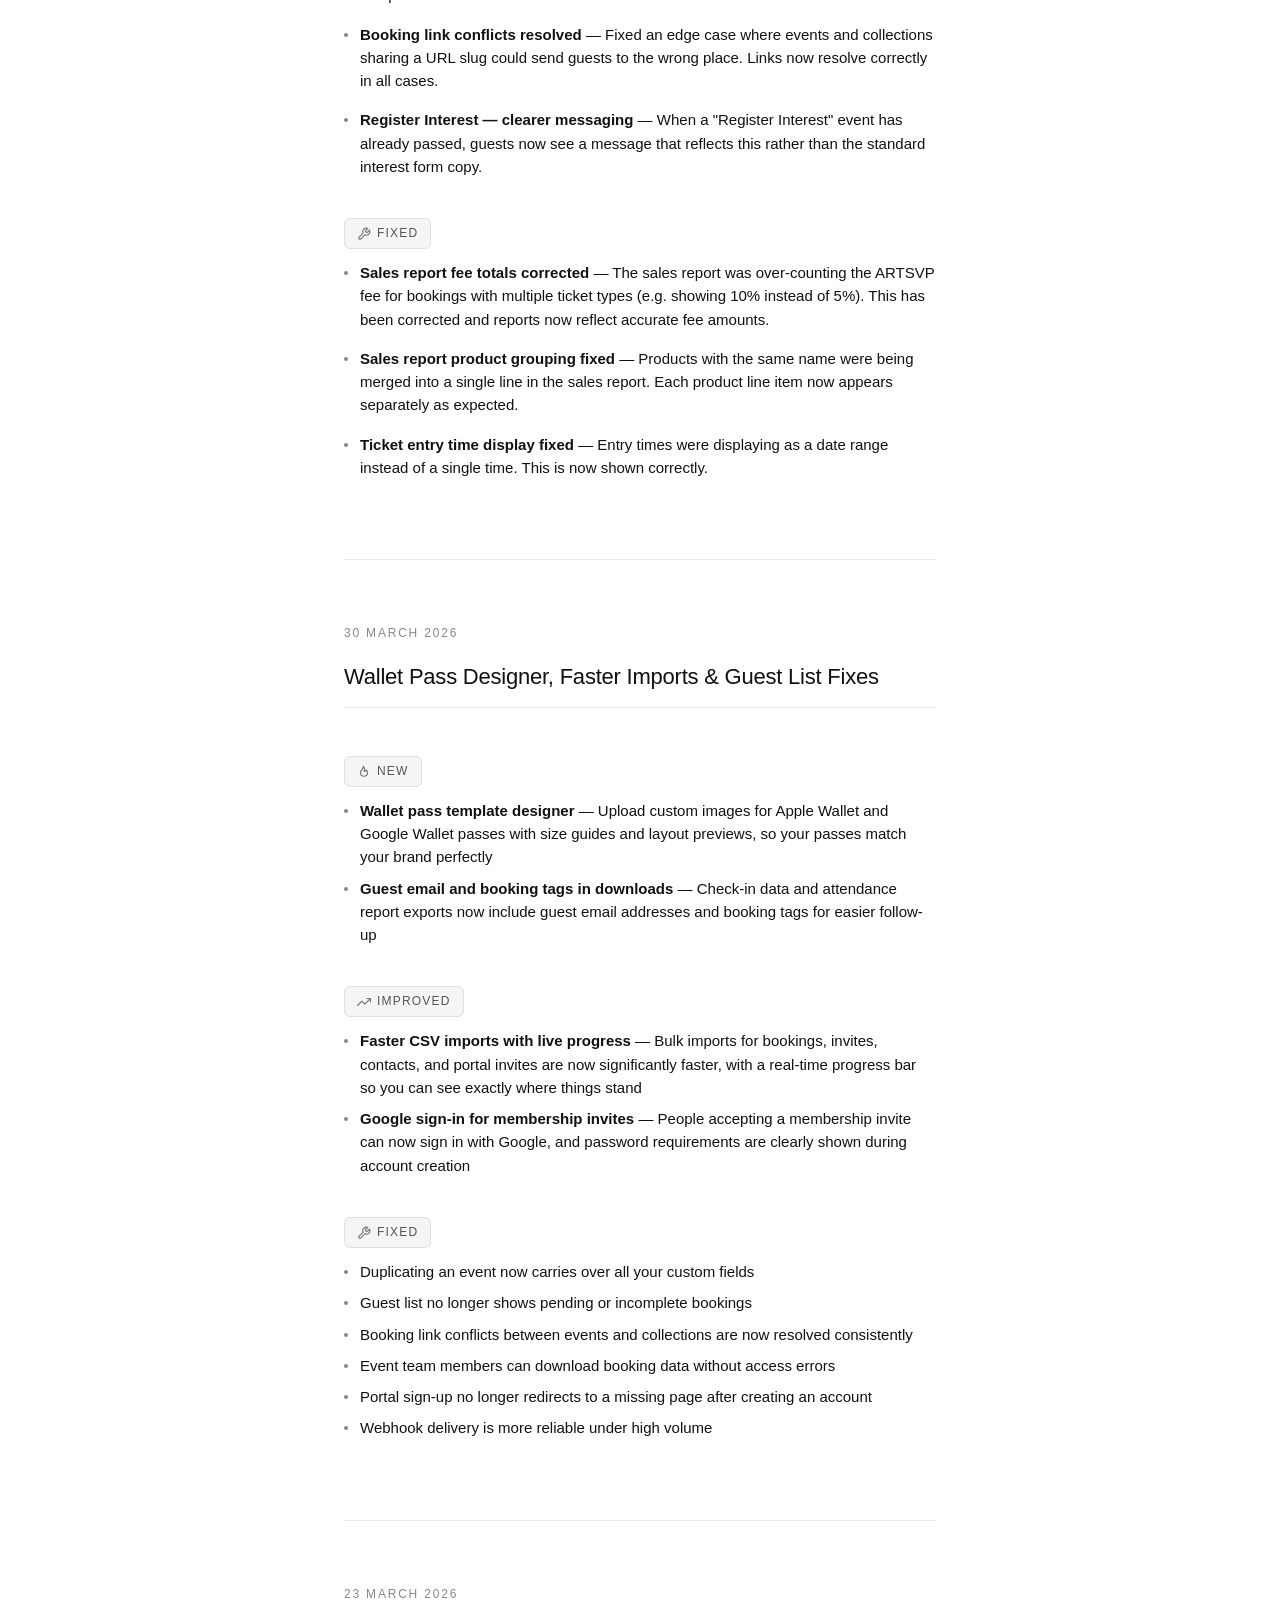
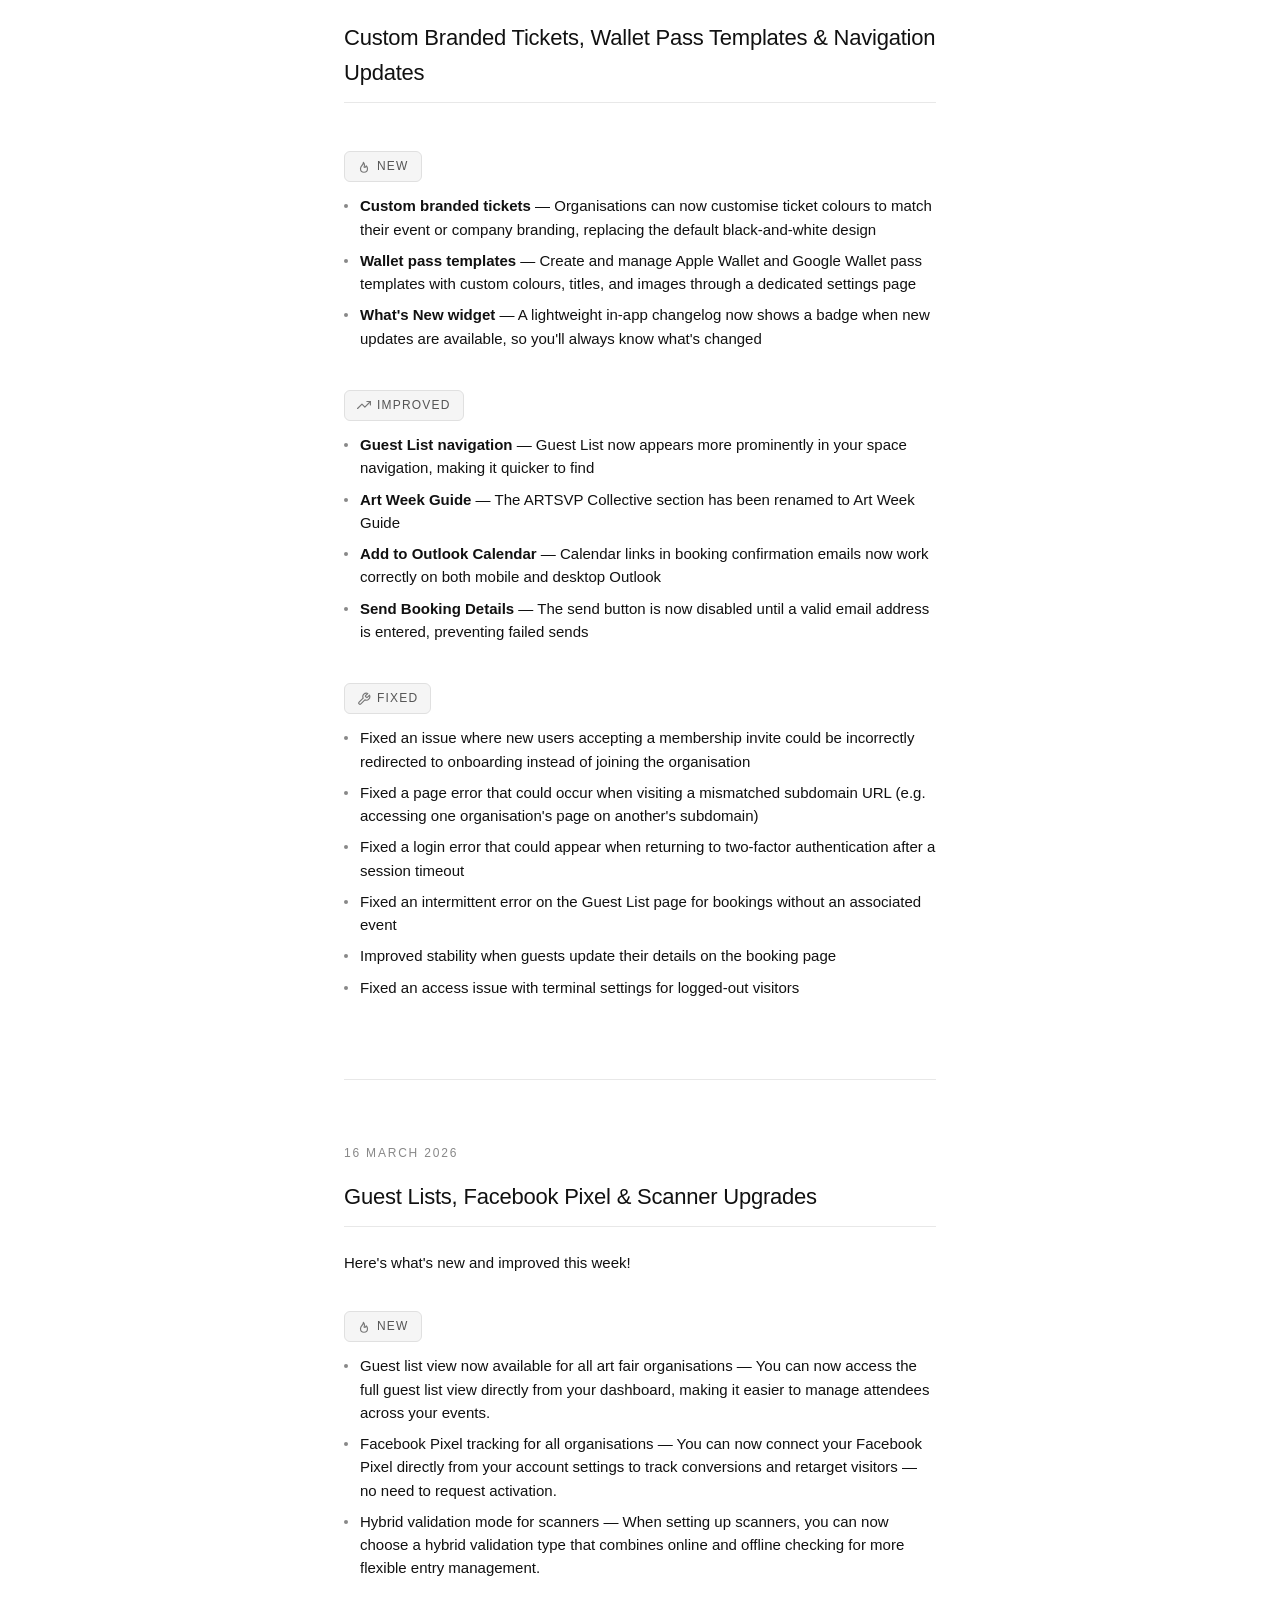
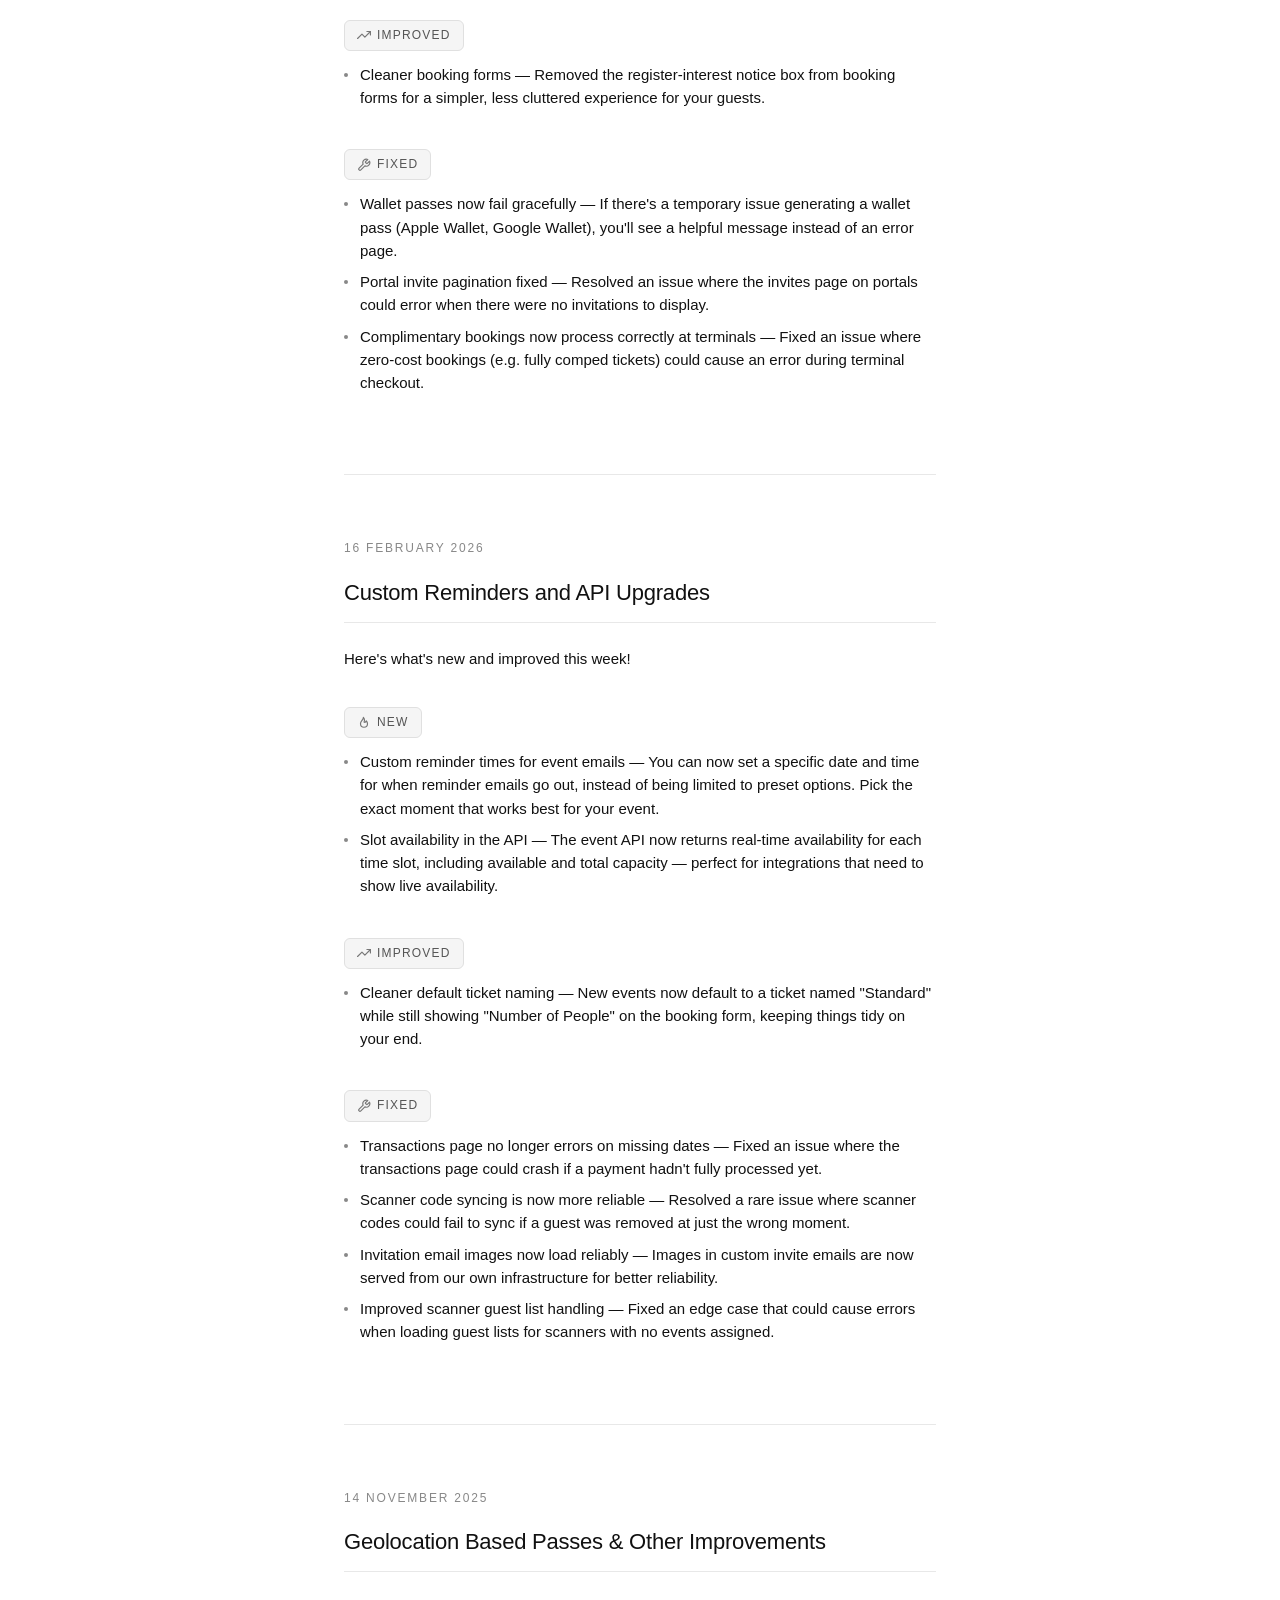
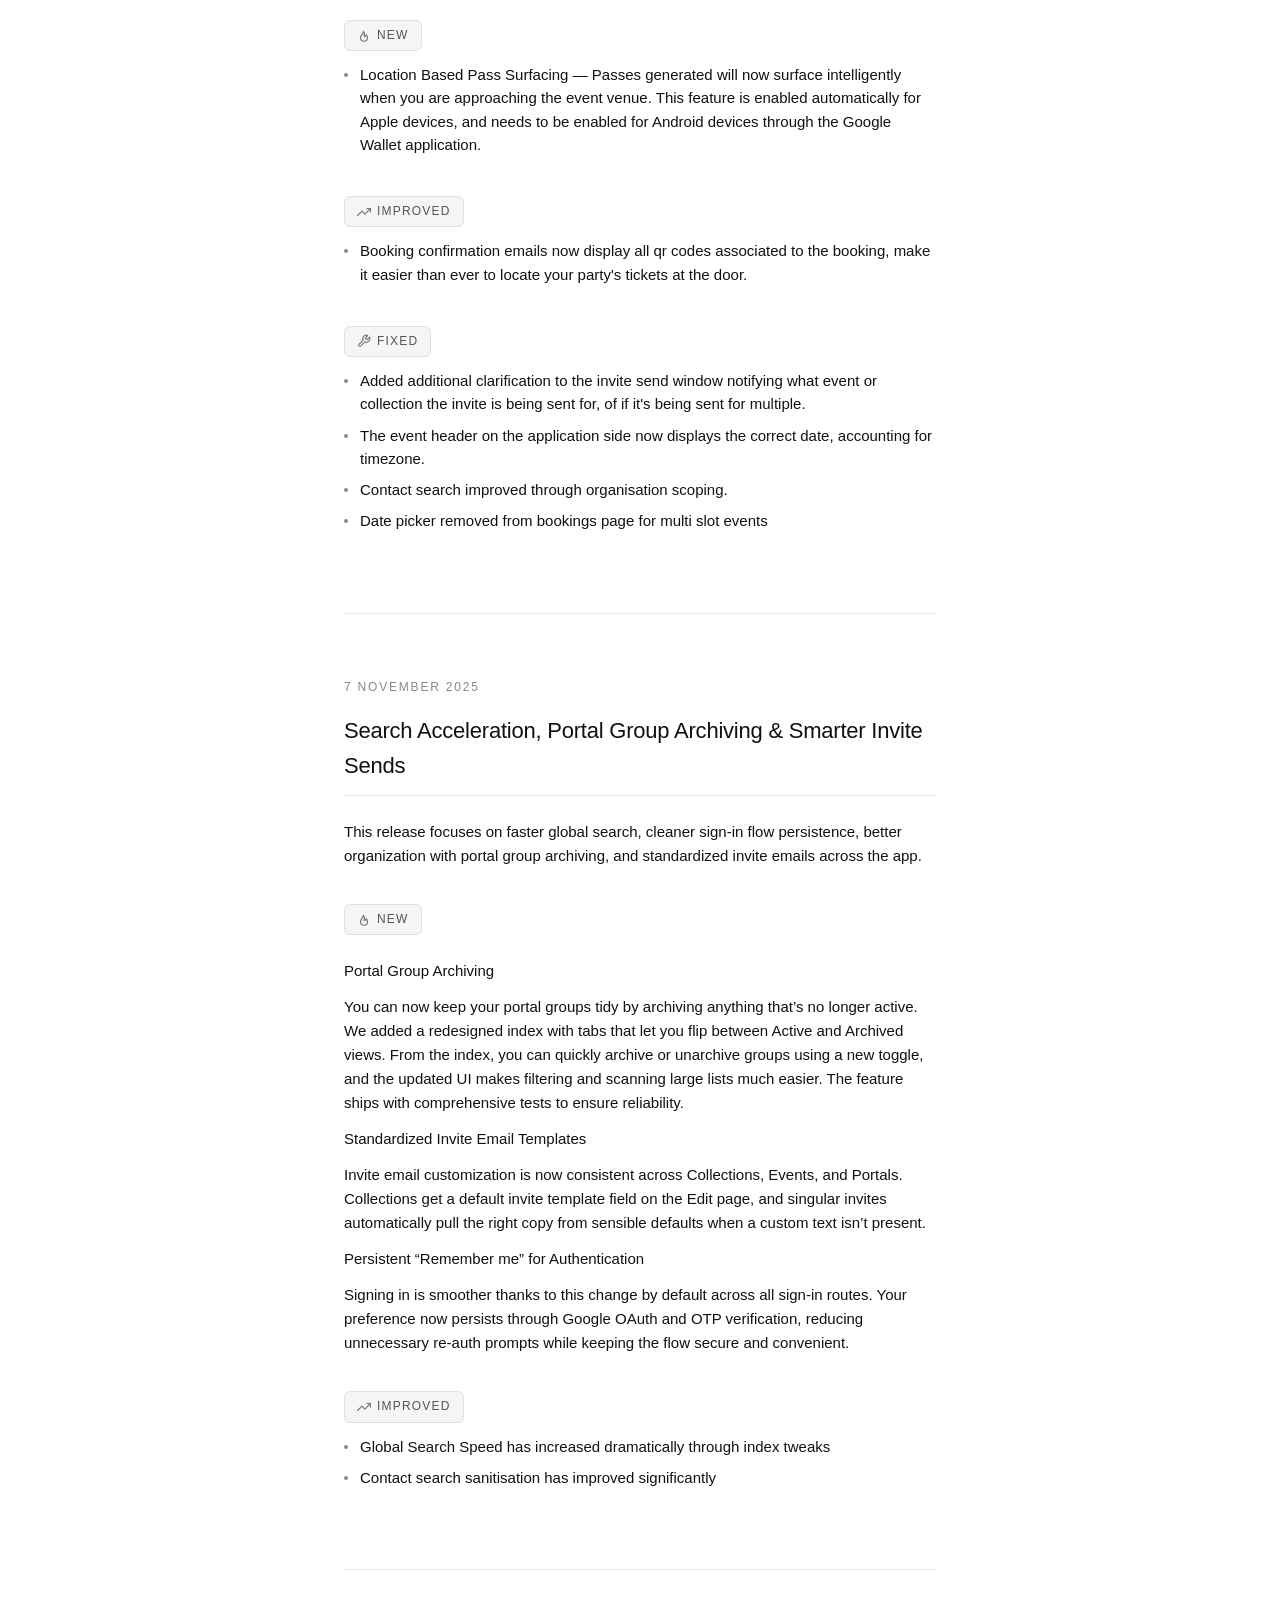
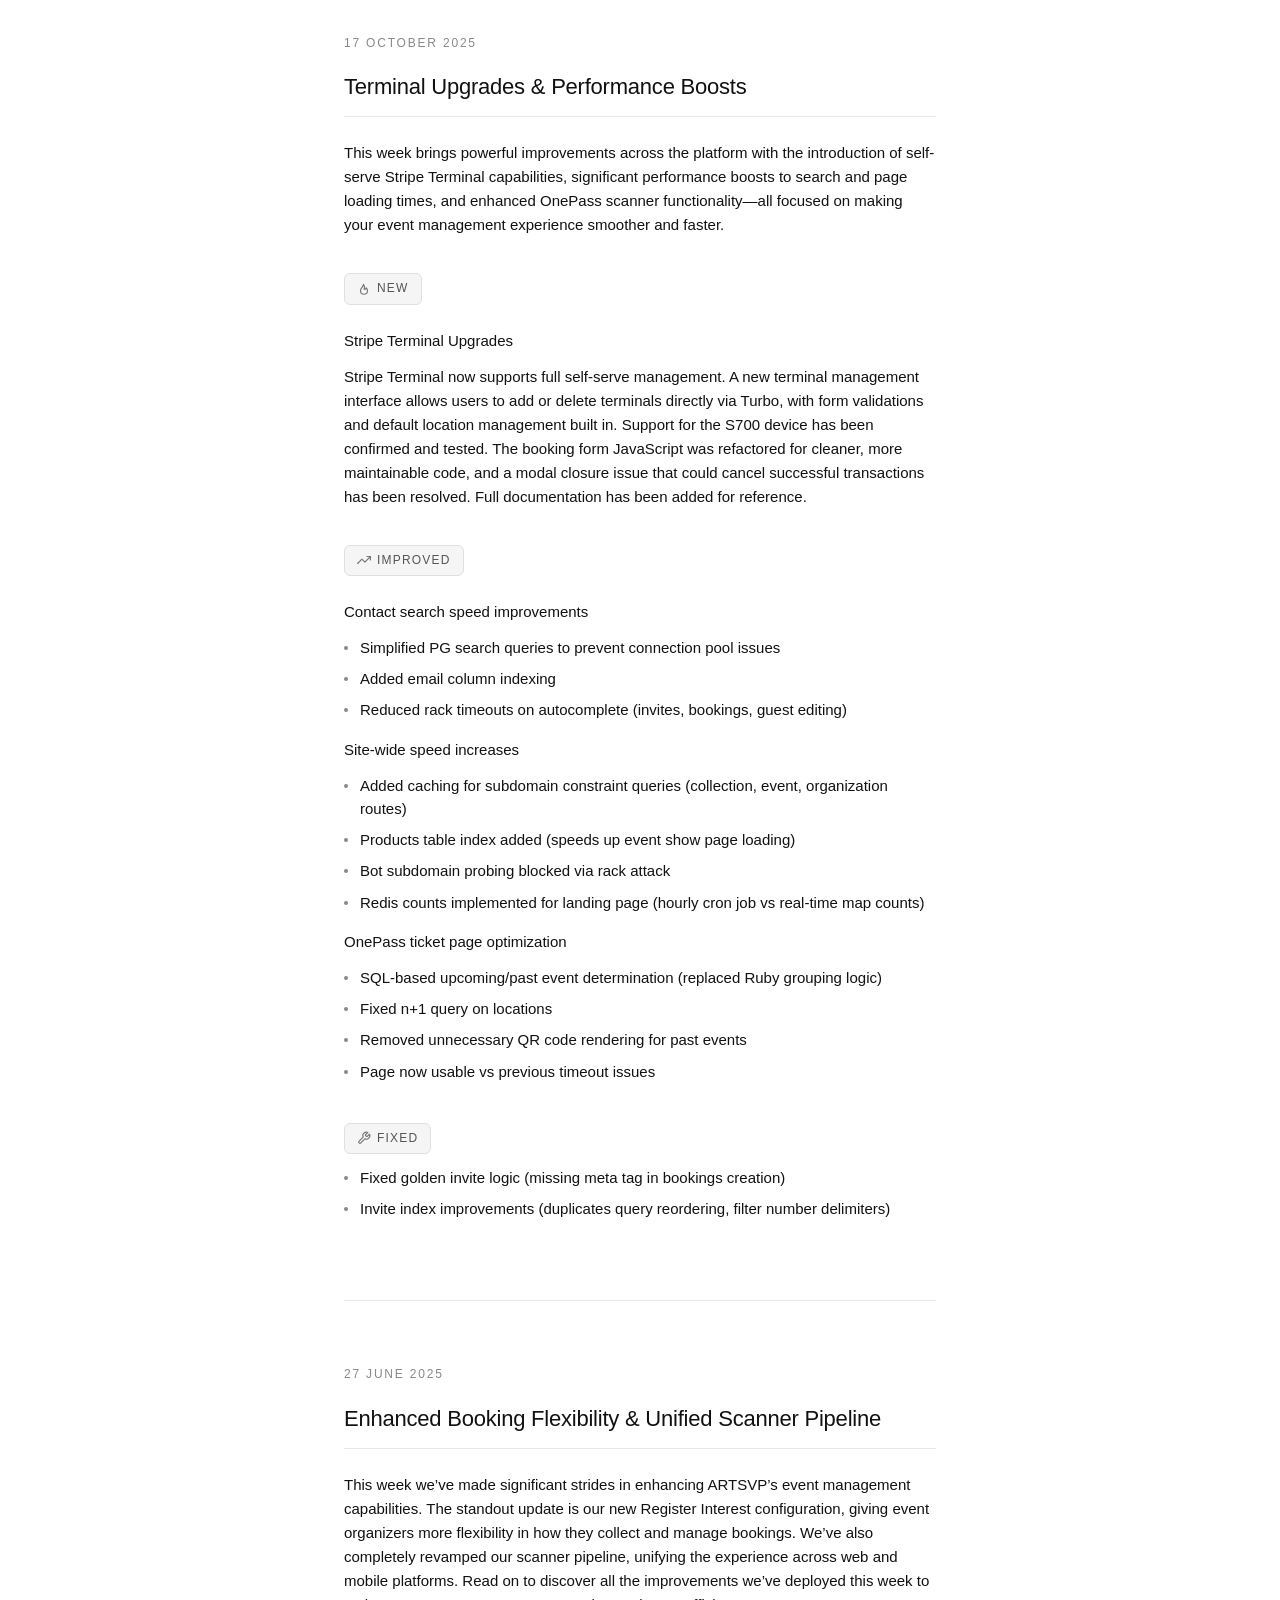
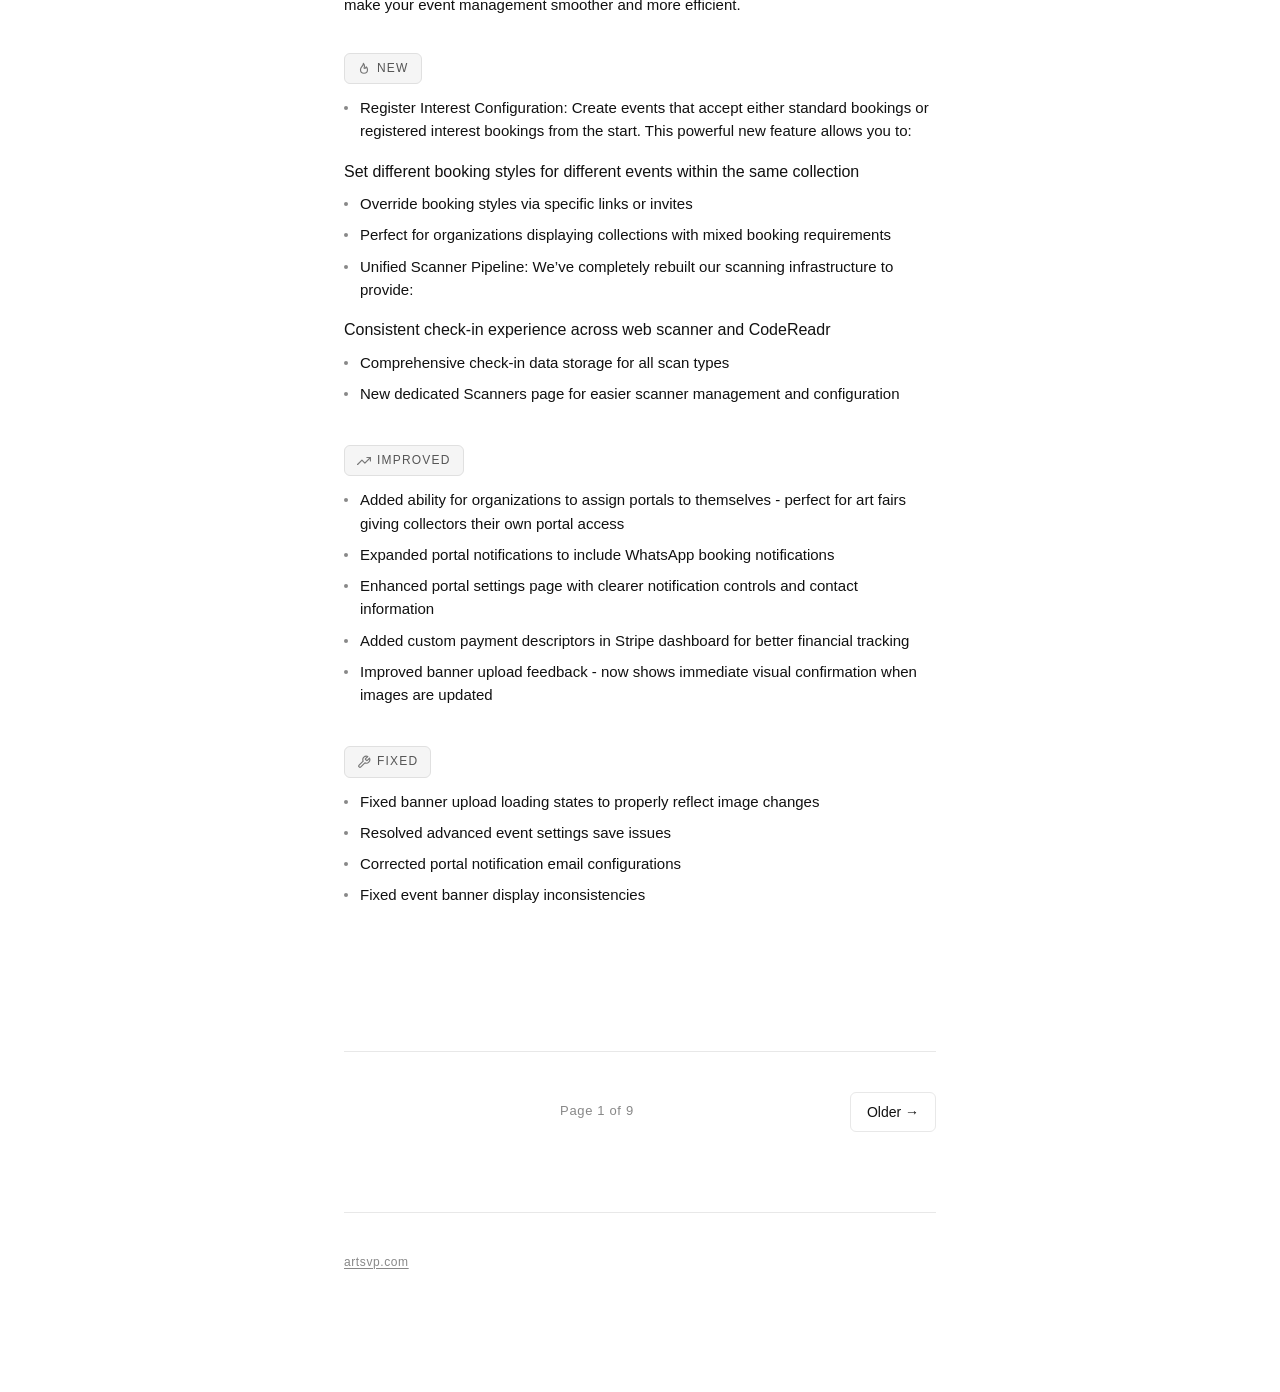
==== commit dbcaa730: "Changelog: 2026-04-13" ====
--- a/index.html
+++ b/index.html
@@ -299,6 +299,22 @@
 <main>
 
   <article class="entry">
+    <time>13 April 2026</time>
+    <h2>Cleaner guest access, better passes, and fewer booking headaches</h2>
+    <h3 class="cat-improved"><svg width="14" height="14" viewBox="0 0 24 24" fill="none" stroke="currentColor" stroke-width="2" stroke-linecap="round" stroke-linejoin="round"><polyline points="23 6 13.5 15.5 8.5 10.5 1 18"/><polyline points="17 6 23 6 23 12"/></svg><span>Improved</span></h3>
+<ul><li>Exhibitors and event-level team members now only see the bookings, guest lists, and upcoming events that are relevant to their own event, instead of wider collection data.</li>
+<li>Booking confirmation emails now display banner images properly on iPhone Apple Mail, so client comms look more polished on mobile.</li>
+<li>Wallet passes now show the correct single entry time when a timed ticket has a specific entry slot.</li>
+<li>Archived bookings are now kept out of the main all-bookings view, making it easier to focus on current activity.</li>
+<li>Pass fields now strip unwanted formatting tags before appearing in wallet passes, giving guests a cleaner Apple Wallet and Google Wallet experience.</li></ul>
+<h3 class="cat-fixed"><svg width="14" height="14" viewBox="0 0 24 24" fill="none" stroke="currentColor" stroke-width="2" stroke-linecap="round" stroke-linejoin="round"><path d="M14.7 6.3a1 1 0 0 0 0 1.4l1.6 1.6a1 1 0 0 0 1.4 0l3.77-3.77a6 6 0 0 1-7.94 7.94l-6.91 6.91a2.12 2.12 0 0 1-3-3l6.91-6.91a6 6 0 0 1 7.94-7.94l-3.76 3.76z"/></svg><span>Fixed</span></h3>
+<ul><li>Fixed an issue that could make invite CSV uploads fail during busy imports.</li>
+<li>Fixed a crash on the event custom fields page caused by broken legacy field links.</li>
+<li>Fixed a guest list error that could happen when someone reached a space view without the right account context.</li>
+<li>Fixed a dashboard issue where event-level users could see bookings and events outside their scope.</li></ul>
+  </article>
+
+  <article class="entry">
     <time>6 April 2026</time>
     <h2>Entry Times for Tickets, Faster Event Pages & Sales Report Fixes</h2>
     <h3 class="cat-new"><svg width="14" height="14" viewBox="0 0 24 24" fill="none" stroke="currentColor" stroke-width="2" stroke-linecap="round" stroke-linejoin="round"><path d="M12 12c2-2.96 0-7-1-8 0 3.038-1.773 4.741-3 6-1.226 1.26-2 3.24-2 5a6 6 0 1 0 12 0c0-1.532-1.056-3.94-2-5-1.786 3-2.791 3-4 2z"/></svg><span>New</span></h3>
@@ -464,35 +480,6 @@
 <li>Resolved advanced event settings save issues</li>
 <li>Corrected portal notification email configurations</li>
 <li>Fixed event banner display inconsistencies</li></ul>
-  </article>
-
-  <article class="entry">
-    <time>28 April 2025</time>
-    <h2>Enhanced Webhooks, Organisation Index Pages, and Key Fixes</h2>
-    <p>This week’s updates bring exciting enhancements to our platform, including a revamped webhook interface for better data tracking and the launch of Organisation Index pages to showcase your events. Plus, we’ve rolled out key fixes and improvements to make your experience smoother than ever!</p>
-<h3 class="cat-new"><svg width="14" height="14" viewBox="0 0 24 24" fill="none" stroke="currentColor" stroke-width="2" stroke-linecap="round" stroke-linejoin="round"><path d="M12 12c2-2.96 0-7-1-8 0 3.038-1.773 4.741-3 6-1.226 1.26-2 3.24-2 5a6 6 0 1 0 12 0c0-1.532-1.056-3.94-2-5-1.786 3-2.791 3-4 2z"/></svg><span>New</span></h3>
-<p>Improved Webhook UX and Data Tracking</p>
-<p>Our webhook interface has gone a significant improvement over the last two weeks. From the ‘developers’ tab under organisation settings you can now add your own webhook endpoints and modify what version of data you receive back, as well as select what kind of events you’d like to be notified for. This new interface also allows for the ability to put endpoints on ‘inactive’ or ‘active’ status based on your use case.</p>
-<img src="https://cloud.headwayapp.co/changelogs_images/images/big/000/143/134-9c46db033a6807260355cd3d9088b00904274a6d.png" alt="Screenshot 2025-04-28 at 16.47.30.png" class="entry-img">
-<p>From a data perspective, the major modifications have been the unification of data output between our API and our webhook events and keeping up to 6 months of webhook events on file. We allow users to now select which version of data they want to receive back from a webhook event and matches the output of our API endpoints so there is a single source of truth for data as can be found in our docs (<a href="https://docs.artsvp.com/">https://docs.artsvp.com/).</a>.) As a note, the old version of data that was returned with webhook events is still available and will be available until the end of May, this should give you appropriate time to upgrade to the latest API version of data which is V3.</p>
-<p>Organisation Index Pages</p>
-<p>Organisation Index pages are now available for everyone under their custom subdomain. On this index page you have the ability to feature events you’d like to be showcased for your organisation. To enable this feature, when selecting the Audience for your event, make sure to select “Feature This Event”</p>
-<img src="https://cloud.headwayapp.co/changelogs_images/images/big/000/143/135-8e9982144161f3223a20bfb3e9b5eac45d2ee184.png" alt="Screenshot 2025-04-28 at 16.41.48.png" class="entry-img">
-<h3 class="cat-improved"><svg width="14" height="14" viewBox="0 0 24 24" fill="none" stroke="currentColor" stroke-width="2" stroke-linecap="round" stroke-linejoin="round"><polyline points="23 6 13.5 15.5 8.5 10.5 1 18"/><polyline points="17 6 23 6 23 12"/></svg><span>Improved</span></h3>
-<ul><li>You can now filter any bookings page by “Extras”. Perfect for when you need to quickly grab a list of people to hand out products for at the door or upon entrance.</li>
-<li>Fix the licensing issue experienced by users trying to utilize the CSV upload functionality.</li>
-<li>Further sanitize and strip any script tags or emails from booking name fields in order to avoid spammy bookings on public events.</li>
-<li>Add ability to clear search by deleting text in the search bar input and clicking enter to reset the page to it’s initial state.</li>
-<li>The Collection Overview page has been restored for users.</li>
-<li>Additional attributes for Check Ins report have been including “Invite Code”, “Invite Source”, and “Booking Link”</li></ul>
-<h3 class="cat-fixed"><svg width="14" height="14" viewBox="0 0 24 24" fill="none" stroke="currentColor" stroke-width="2" stroke-linecap="round" stroke-linejoin="round"><path d="M14.7 6.3a1 1 0 0 0 0 1.4l1.6 1.6a1 1 0 0 0 1.4 0l3.77-3.77a6 6 0 0 1-7.94 7.94l-6.91 6.91a2.12 2.12 0 0 1-3-3l6.91-6.91a6 6 0 0 1 7.94-7.94l-3.76 3.76z"/></svg><span>Fixed</span></h3>
-<p>##</p>
-<ul><li>Fix booking link tag functionality when editing or removing tags from info details, allows removal of all tags successfully.</li>
-<li>Add a message to alert the user that the current password is required when updating their account. Does not apply when Google Oauth is the provider or for enabling/disabling 2FA.</li>
-<li>Invite status bug resolved for all invite views.</li>
-<li>Bug fix related to saving organisation details when the TOS or support email are empty.</li>
-<li>Tax bug resolved with tax showing up even when set to 0%</li>
-<li>Booking Link creation bug fix related to unique slugs</li></ul>
   </article>
 </main>
 <nav class="pagination">
